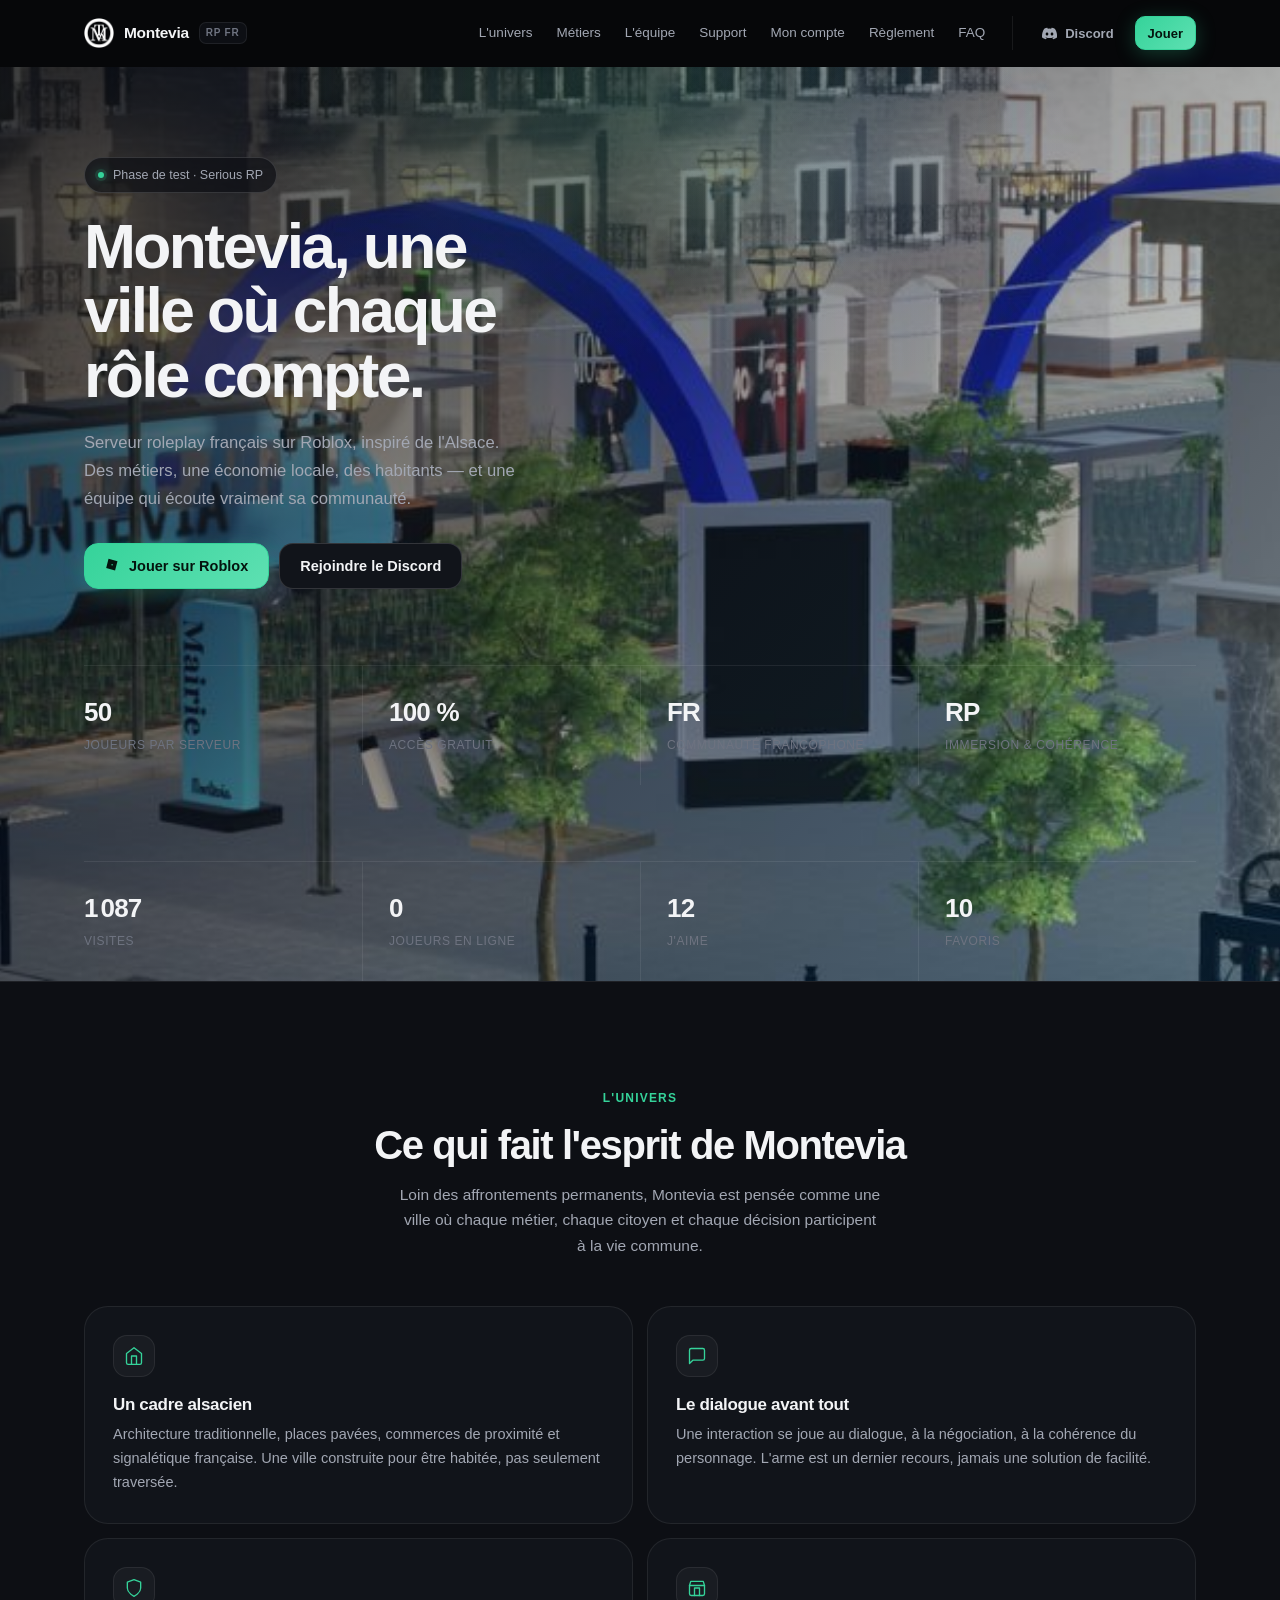
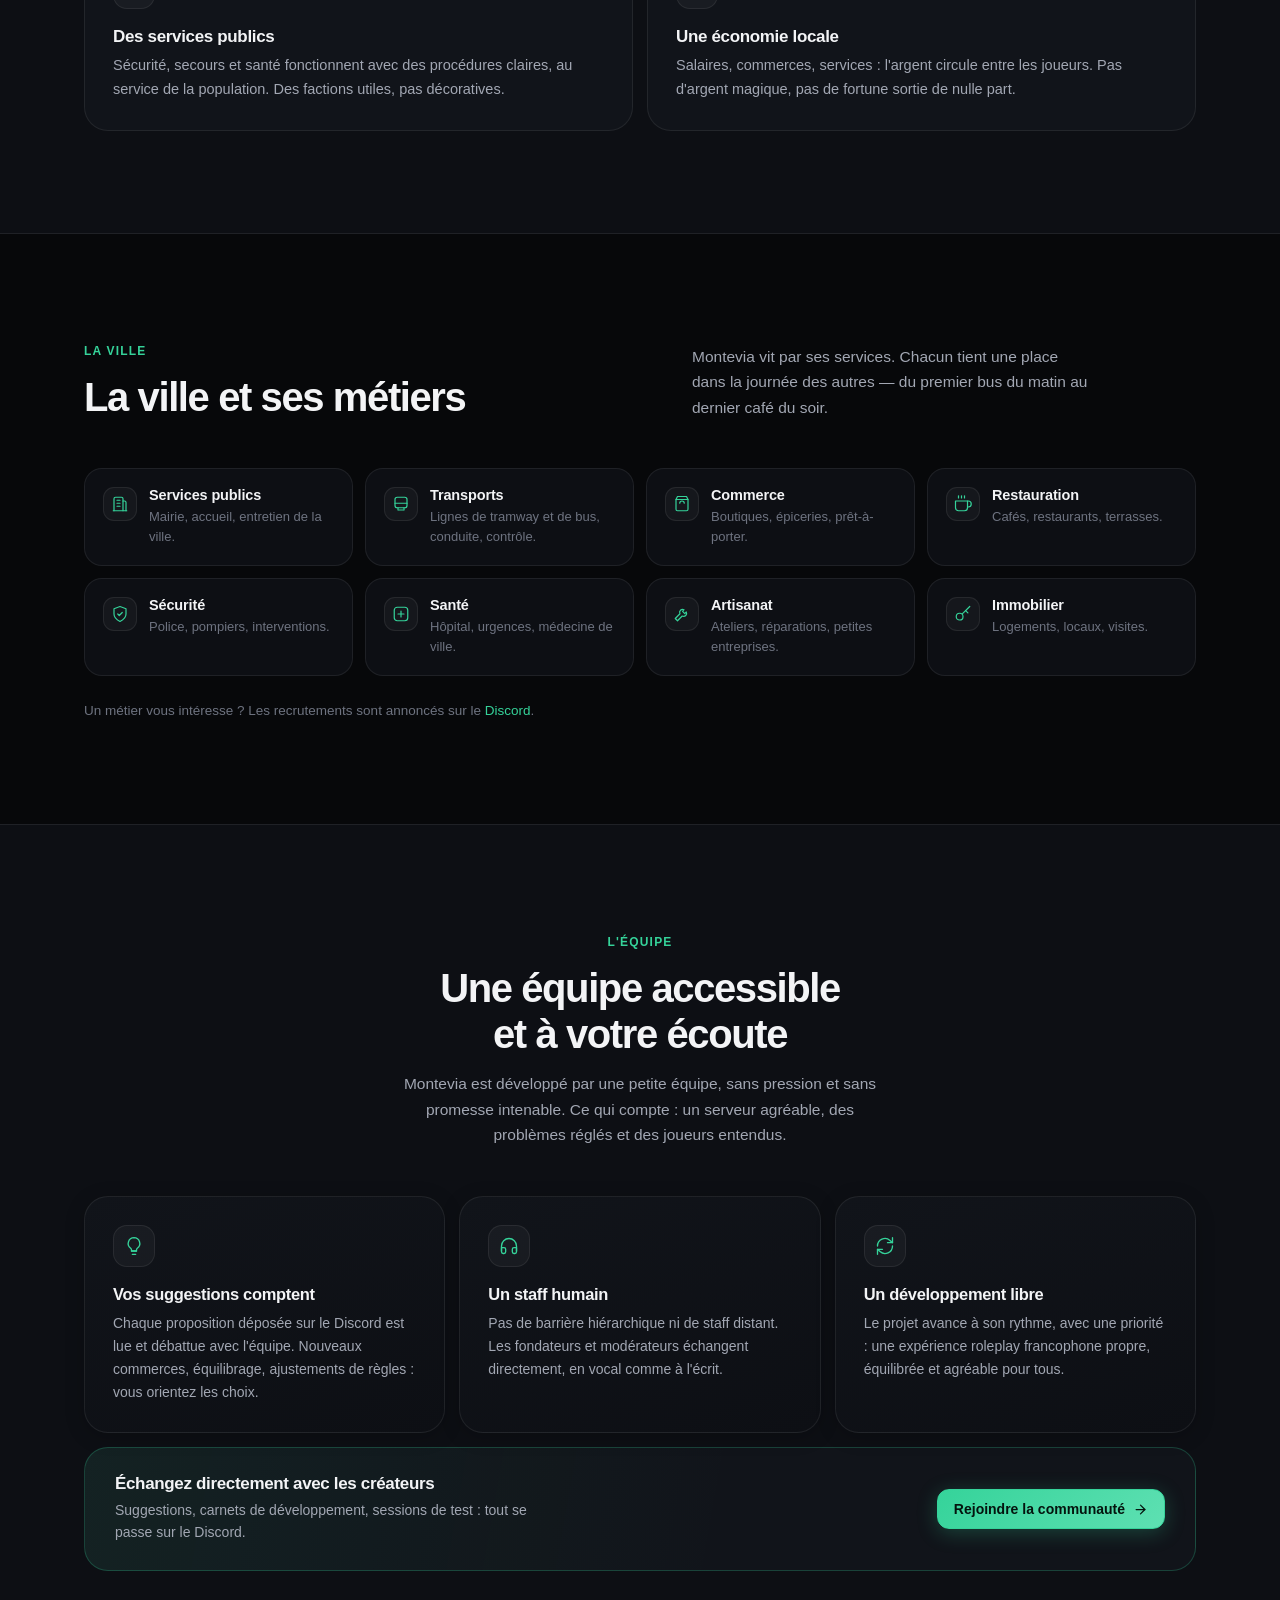
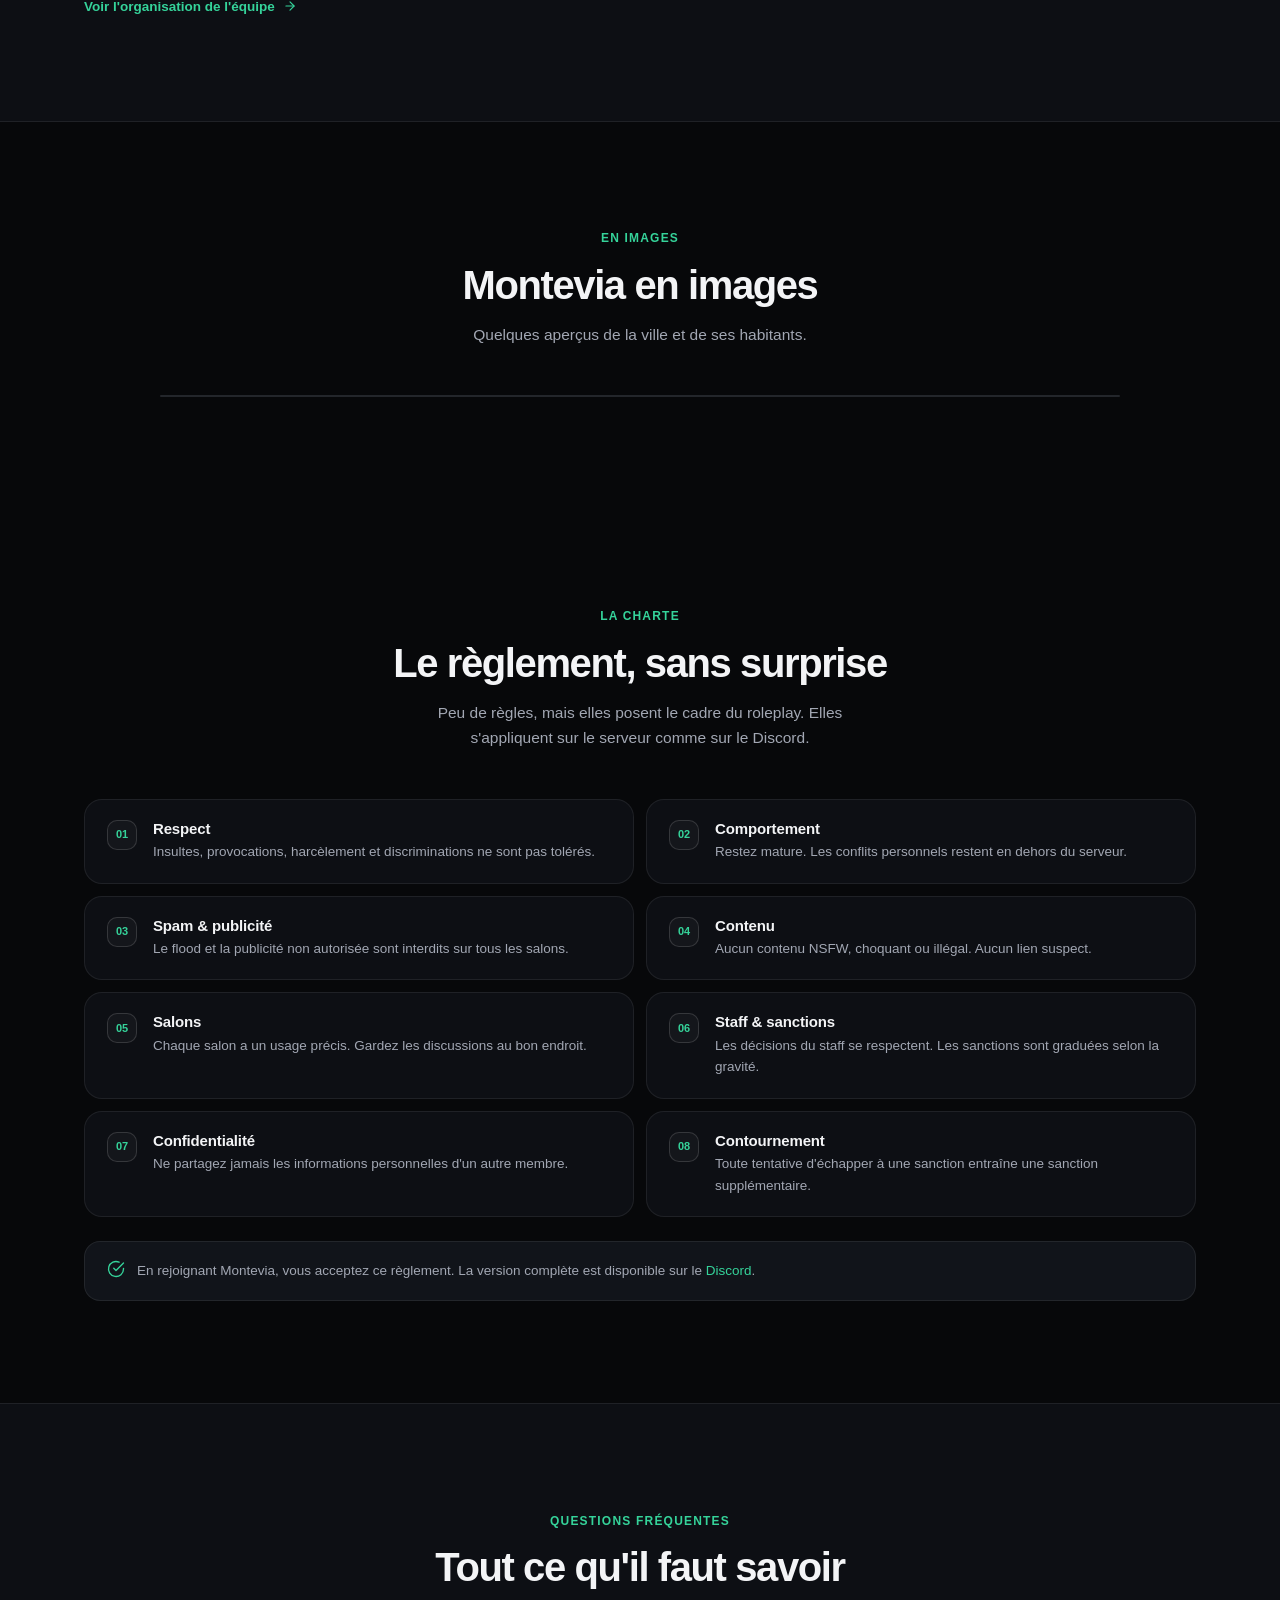
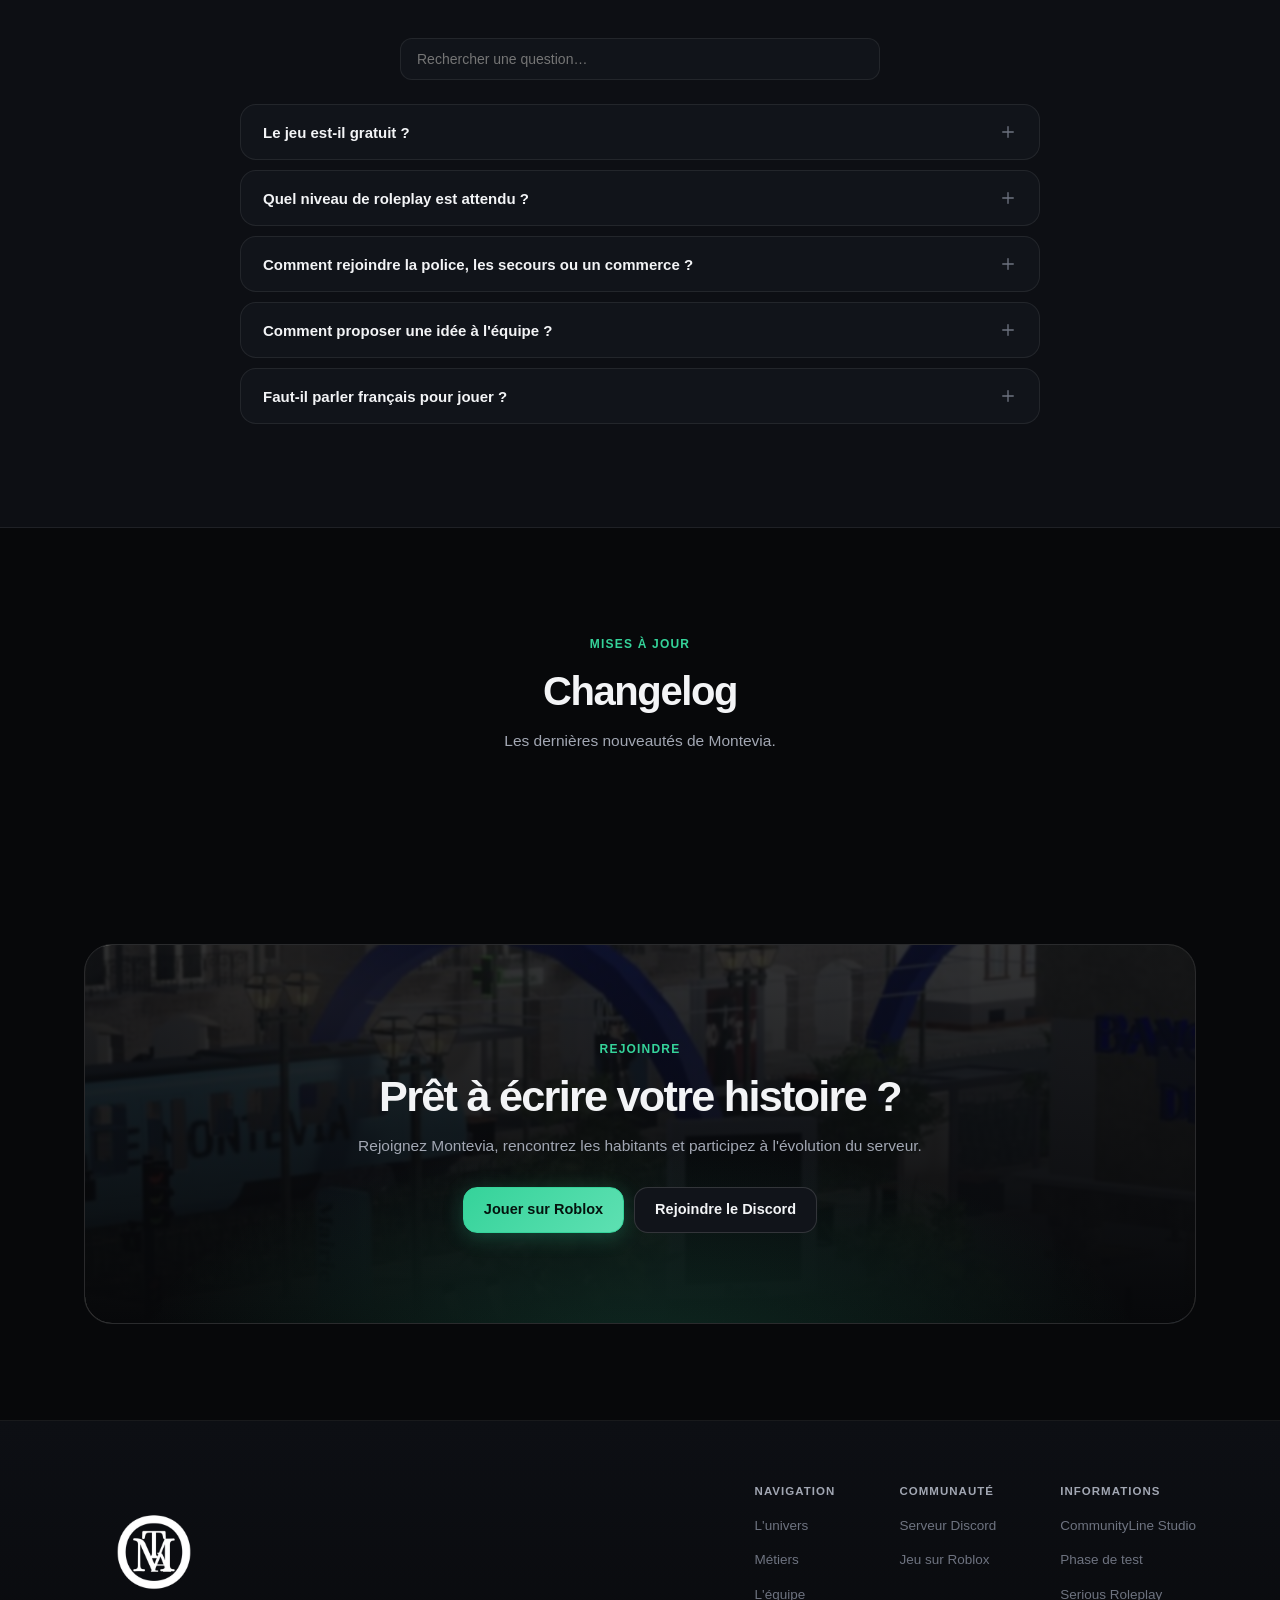
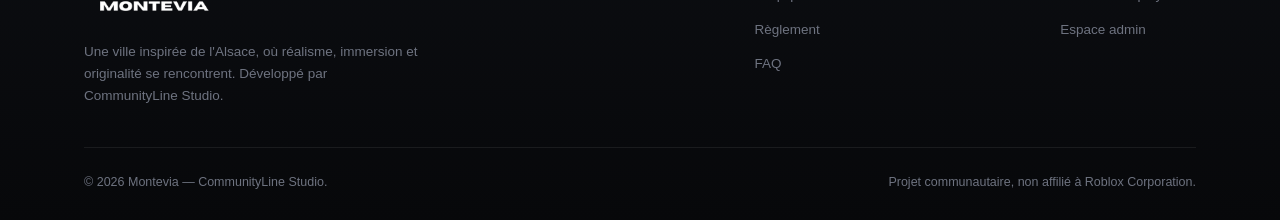
==== index.html @ deb898ea "Clean up: remove debug files, bump assets v11, remove CSP frame-ancestors meta, improve name fallbac" ====
﻿<!DOCTYPE html>
<html lang="fr">
<head>
  <meta charset="UTF-8">
  <meta name="viewport" content="width=device-width, initial-scale=1">
  <title>Montevia — Roleplay français sur Roblox</title>
  <meta name="description" content="Montevia est un serveur roleplay français sur Roblox inspiré de l'Alsace : des métiers, une économie locale, des habitants et une équipe à l'écoute de sa communauté.">
  <meta name="theme-color" content="#07080a">
  <meta http-equiv="Content-Security-Policy" content="default-src 'self'; script-src 'self'; connect-src 'self' https://bylwvlxxvgumvqgpwgod.supabase.co wss://bylwvlxxvgumvqgpwgod.supabase.co; img-src 'self' data: https:; style-src 'self' 'unsafe-inline' https://fonts.googleapis.com; font-src 'self' https://fonts.gstatic.com; object-src 'none'; base-uri 'self'; form-action 'self'">
  <link rel="icon" type="image/png" href="img/mark.png">

  <meta property="og:type" content="website">
  <meta property="og:title" content="Montevia — Roleplay français sur Roblox">
  <meta property="og:description" content="Une ville, des métiers, des habitants. Le roleplay s'écrit avec les joueurs.">
  <meta property="og:image" content="img/hero.jpg">

  <link rel="preconnect" href="https://fonts.googleapis.com">
  <link rel="preconnect" href="https://fonts.gstatic.com" crossorigin>
  <link href="https://fonts.googleapis.com/css2?family=Inter:wght@400;500;600;700&display=swap" rel="stylesheet">
  <link rel="stylesheet" href="css/style.css?v=11">
</head>
<body id="top">

  <a class="skip" href="#contenu">Aller au contenu</a>
  <div class="progress" id="progress" aria-hidden="true"></div>

  <header class="header" id="header">
    <div class="wrap header__inner">
      <a class="brand" href="#accueil" aria-label="Montevia, retour à l'accueil">
        <img class="brand__logo" src="img/mark.png" alt="" width="30" height="30">
        <span class="brand__name">Montevia</span>
        <span class="brand__tag">RP FR</span>
      </a>

      <nav class="nav" id="nav" aria-label="Navigation principale">
        <a href="#univers">L'univers</a>
        <a href="#metiers">Métiers</a>
        <a href="equipe.html">L'équipe</a>
        <a href="support.html">Support</a>
        <a href="compte.html">Mon compte</a>
        <a href="#reglement">Règlement</a>
        <a href="#faq">FAQ</a>
        <div class="nav__actions">
          <a class="btn btn--ghost btn--sm nav__discord" href="https://discord.gg/6wHfn69Jt" data-setting="discord_url" target="_blank" rel="noopener">
            <svg viewBox="0 0 24 24" width="15" height="15" fill="currentColor" aria-hidden="true"><path d="M20.3 4.4a19.8 19.8 0 0 0-4.9-1.5l-.1 0c-.2.4-.4.9-.6 1.3a18.3 18.3 0 0 0-5.5 0c-.2-.4-.4-.9-.6-1.3l-.1 0a19.7 19.7 0 0 0-4.9 1.5l0 0C.5 9-.3 13.6.1 18.1l0 .1a19.9 19.9 0 0 0 6 3l.1 0c.5-.6.9-1.3 1.2-2v-.1l-1.9-.9v-.1l.4-.3h.1a14.2 14.2 0 0 0 12.1 0h.1l.4.3v.1l-1.9.9v.1c.4.7.7 1.4 1.2 2l.1 0a19.8 19.8 0 0 0 6-3l0-.1c.5-5.2-.8-9.7-3.5-13.7zM8 15.3c-1.2 0-2.2-1.1-2.2-2.4S6.8 10.5 8 10.5s2.2 1.1 2.2 2.4-1 2.4-2.2 2.4zm8 0c-1.2 0-2.2-1.1-2.2-2.4s1-2.4 2.2-2.4 2.2 1.1 2.2 2.4-1 2.4-2.2 2.4z"/></svg>
            Discord
          </a>
          <a class="btn btn--primary btn--sm" href="https://www.roblox.com/fr/games/136984692229053/Montevia" data-setting="roblox_url" target="_blank" rel="noopener">Jouer</a>
        </div>
      </nav>

      <button class="burger" id="burger" aria-expanded="false" aria-controls="nav" aria-label="Ouvrir le menu">
        <span></span><span></span>
      </button>
    </div>
  </header>

  <main id="contenu">

    <!-- HERO -->
    <section class="hero" id="accueil">
      <div class="hero__glow" aria-hidden="true"></div>
      <div class="wrap">
        <div class="hero__grid">

          <div class="hero__text">
            <span class="pill reveal"><span class="pill__dot" aria-hidden="true"></span>Phase de test · Serious RP</span>
            <h1 class="reveal">Montevia, une ville où chaque rôle compte.</h1>
            <p class="hero__lead reveal">
              Serveur roleplay français sur Roblox, inspiré de l'Alsace. Des métiers, une économie locale,
              des habitants — et une équipe qui écoute vraiment sa communauté.
            </p>
            <div class="hero__actions reveal">
              <a class="btn btn--primary btn--lg" href="https://www.roblox.com/fr/games/136984692229053/Montevia" data-setting="roblox_url" target="_blank" rel="noopener">
                <svg viewBox="0 0 24 24" width="16" height="16" fill="currentColor" aria-hidden="true"><path d="M5.3 1.3 18.7 4.9l-3.6 13.8L1.8 15.1 5.3 1.3zm6.5 8.2-1.8-.4-.4 1.8 1.8.4.4-1.8z"/></svg>
                Jouer sur Roblox
              </a>
              <a class="btn btn--secondary btn--lg" href="https://discord.gg/6wHfn69Jt" data-setting="discord_url" target="_blank" rel="noopener">
                Rejoindre le Discord
              </a>
            </div>
          </div>



        </div>

        <div class="metrics reveal">
          <div class="metric">
            <span class="metric__value">50</span>
            <span class="metric__label">Joueurs par serveur</span>
          </div>
          <div class="metric">
            <span class="metric__value">100 %</span>
            <span class="metric__label">Accès gratuit</span>
          </div>
          <div class="metric">
            <span class="metric__value">FR</span>
            <span class="metric__label">Communauté francophone</span>
          </div>
          <div class="metric">
            <span class="metric__value">RP</span>
            <span class="metric__label">Immersion &amp; cohérence</span>
          </div>
        </div>

        <div class="metrics metrics--live reveal" id="gameStats">
          <div class="metric">
            <span class="metric__value" id="statVisits">1 071</span>
            <span class="metric__label">Visites</span>
          </div>
          <div class="metric">
            <span class="metric__value" id="statPlaying">0</span>
            <span class="metric__label">Joueurs en ligne</span>
          </div>
          <div class="metric">
            <span class="metric__value" id="statLikes">12</span>
            <span class="metric__label">J'aime</span>
          </div>
          <div class="metric">
            <span class="metric__value" id="statFavorites">9</span>
            <span class="metric__label">Favoris</span>
          </div>
        </div>
      </div>
    </section>

    <!-- UNIVERS -->
    <section class="section section--soft" id="univers">
      <div class="wrap">
        <div class="section-head section-head--center reveal">
          <span class="tag">L'univers</span>
          <h2>Ce qui fait l'esprit de Montevia</h2>
          <p>
            Loin des affrontements permanents, Montevia est pensée comme une ville où chaque métier,
            chaque citoyen et chaque décision participent à la vie commune.
          </p>
        </div>

        <div class="features">
          <article class="feature reveal">
            <span class="icon" aria-hidden="true">
              <svg viewBox="0 0 24 24" width="20" height="20" fill="none" stroke="currentColor" stroke-width="1.6" stroke-linecap="round" stroke-linejoin="round"><path d="M3 9l9-7 9 7v11a2 2 0 0 1-2 2H5a2 2 0 0 1-2-2z"/><path d="M9 22V12h6v10"/></svg>
            </span>
            <h3>Un cadre alsacien</h3>
            <p>
              Architecture traditionnelle, places pavées, commerces de proximité et signalétique française.
              Une ville construite pour être habitée, pas seulement traversée.
            </p>
          </article>

          <article class="feature reveal">
            <span class="icon" aria-hidden="true">
              <svg viewBox="0 0 24 24" width="20" height="20" fill="none" stroke="currentColor" stroke-width="1.6" stroke-linecap="round" stroke-linejoin="round"><path d="M21 15a2 2 0 0 1-2 2H7l-4 4V5a2 2 0 0 1 2-2h14a2 2 0 0 1 2 2z"/></svg>
            </span>
            <h3>Le dialogue avant tout</h3>
            <p>
              Une interaction se joue au dialogue, à la négociation, à la cohérence du personnage.
              L'arme est un dernier recours, jamais une solution de facilité.
            </p>
          </article>

          <article class="feature reveal">
            <span class="icon" aria-hidden="true">
              <svg viewBox="0 0 24 24" width="20" height="20" fill="none" stroke="currentColor" stroke-width="1.6" stroke-linecap="round" stroke-linejoin="round"><path d="M12 22s8-4 8-10V5l-8-3-8 3v7c0 6 8 10 8 10z"/></svg>
            </span>
            <h3>Des services publics</h3>
            <p>
              Sécurité, secours et santé fonctionnent avec des procédures claires, au service
              de la population. Des factions utiles, pas décoratives.
            </p>
          </article>

          <article class="feature reveal">
            <span class="icon" aria-hidden="true">
              <svg viewBox="0 0 24 24" width="20" height="20" fill="none" stroke="currentColor" stroke-width="1.6" stroke-linecap="round" stroke-linejoin="round"><path d="M3 9l1.5-5h15L21 9"/><path d="M3 9h18v10a2 2 0 0 1-2 2H5a2 2 0 0 1-2-2z"/><path d="M9 21V12h6v9"/></svg>
            </span>
            <h3>Une économie locale</h3>
            <p>
              Salaires, commerces, services : l'argent circule entre les joueurs.
              Pas d'argent magique, pas de fortune sortie de nulle part.
            </p>
          </article>
        </div>
      </div>
    </section>

    <!-- MÉTIERS -->
    <section class="section" id="metiers">
      <div class="wrap">
        <div class="section-head section-head--split reveal">
          <div>
            <span class="tag">La ville</span>
            <h2>La ville et ses métiers</h2>
          </div>
          <p>
            Montevia vit par ses services. Chacun tient une place dans la journée des autres —
            du premier bus du matin au dernier café du soir.
          </p>
        </div>

        <ul class="jobs">
          <li class="job reveal">
            <span class="icon icon--sm" aria-hidden="true"><svg viewBox="0 0 24 24" width="18" height="18" fill="none" stroke="currentColor" stroke-width="1.6" stroke-linecap="round" stroke-linejoin="round"><path d="M4 21V5a2 2 0 0 1 2-2h8a2 2 0 0 1 2 2v16"/><path d="M16 8h2a2 2 0 0 1 2 2v11"/><path d="M3 21h18"/><path d="M8 7h4"/><path d="M8 11h4"/><path d="M8 15h4"/></svg></span>
            <div>
              <h3>Services publics</h3>
              <p>Mairie, accueil, entretien de la ville.</p>
            </div>
          </li>
          <li class="job reveal">
            <span class="icon icon--sm" aria-hidden="true"><svg viewBox="0 0 24 24" width="18" height="18" fill="none" stroke="currentColor" stroke-width="1.6" stroke-linecap="round" stroke-linejoin="round"><rect x="4" y="3" width="16" height="14" rx="3"/><path d="M4 11h16"/><path d="M8 17v3"/><path d="M16 17v3"/><path d="M9 20h6"/></svg></span>
            <div>
              <h3>Transports</h3>
              <p>Lignes de tramway et de bus, conduite, contrôle.</p>
            </div>
          </li>
          <li class="job reveal">
            <span class="icon icon--sm" aria-hidden="true"><svg viewBox="0 0 24 24" width="18" height="18" fill="none" stroke="currentColor" stroke-width="1.6" stroke-linecap="round" stroke-linejoin="round"><path d="M6 2 4 6v13a2 2 0 0 0 2 2h12a2 2 0 0 0 2-2V6l-2-4z"/><path d="M4 6h16"/><path d="M9 11a3 3 0 0 1 6 0"/></svg></span>
            <div>
              <h3>Commerce</h3>
              <p>Boutiques, épiceries, prêt-à-porter.</p>
            </div>
          </li>
          <li class="job reveal">
            <span class="icon icon--sm" aria-hidden="true"><svg viewBox="0 0 24 24" width="18" height="18" fill="none" stroke="currentColor" stroke-width="1.6" stroke-linecap="round" stroke-linejoin="round"><path d="M18 8h1a4 4 0 0 1 0 8h-1"/><path d="M2 8h16v9a4 4 0 0 1-4 4H6a4 4 0 0 1-4-4z"/><path d="M6 1v3"/><path d="M10 1v3"/><path d="M14 1v3"/></svg></span>
            <div>
              <h3>Restauration</h3>
              <p>Cafés, restaurants, terrasses.</p>
            </div>
          </li>
          <li class="job reveal">
            <span class="icon icon--sm" aria-hidden="true"><svg viewBox="0 0 24 24" width="18" height="18" fill="none" stroke="currentColor" stroke-width="1.6" stroke-linecap="round" stroke-linejoin="round"><path d="M12 22s8-4 8-10V5l-8-3-8 3v7c0 6 8 10 8 10z"/><path d="M9 12l2 2 4-4"/></svg></span>
            <div>
              <h3>Sécurité</h3>
              <p>Police, pompiers, interventions.</p>
            </div>
          </li>
          <li class="job reveal">
            <span class="icon icon--sm" aria-hidden="true"><svg viewBox="0 0 24 24" width="18" height="18" fill="none" stroke="currentColor" stroke-width="1.6" stroke-linecap="round" stroke-linejoin="round"><rect x="3" y="3" width="18" height="18" rx="4"/><path d="M12 8v8"/><path d="M8 12h8"/></svg></span>
            <div>
              <h3>Santé</h3>
              <p>Hôpital, urgences, médecine de ville.</p>
            </div>
          </li>
          <li class="job reveal">
            <span class="icon icon--sm" aria-hidden="true"><svg viewBox="0 0 24 24" width="18" height="18" fill="none" stroke="currentColor" stroke-width="1.6" stroke-linecap="round" stroke-linejoin="round"><path d="M14.7 6.3a4 4 0 0 0-5.4 5.4L3 18l3 3 6.3-6.3a4 4 0 0 0 5.4-5.4l-2.1 2.1-2.8-2.8z"/></svg></span>
            <div>
              <h3>Artisanat</h3>
              <p>Ateliers, réparations, petites entreprises.</p>
            </div>
          </li>
          <li class="job reveal">
            <span class="icon icon--sm" aria-hidden="true"><svg viewBox="0 0 24 24" width="18" height="18" fill="none" stroke="currentColor" stroke-width="1.6" stroke-linecap="round" stroke-linejoin="round"><circle cx="7.5" cy="15.5" r="4.5"/><path d="M21 2l-9.6 9.6"/><path d="M15.5 7.5l3 3"/></svg></span>
            <div>
              <h3>Immobilier</h3>
              <p>Logements, locaux, visites.</p>
            </div>
          </li>
        </ul>

        <p class="jobs__note reveal">
          Un métier vous intéresse ? Les recrutements sont annoncés sur le
          <a href="https://discord.gg/6wHfn69Jt" data-setting="discord_url" target="_blank" rel="noopener">Discord</a>.
        </p>
      </div>
    </section>

    <!-- ÉQUIPE -->
    <section class="section section--soft" id="equipe">
      <div class="wrap">
        <div class="section-head section-head--center reveal">
          <span class="tag">L'équipe</span>
          <h2>Une équipe accessible et à votre écoute</h2>
          <p>
            Montevia est développé par une petite équipe, sans pression et sans promesse intenable.
            Ce qui compte : un serveur agréable, des problèmes réglés et des joueurs entendus.
          </p>
        </div>

        <div class="team">
          <article class="team__card reveal">
            <span class="icon" aria-hidden="true">
              <svg viewBox="0 0 24 24" width="20" height="20" fill="none" stroke="currentColor" stroke-width="1.6" stroke-linecap="round" stroke-linejoin="round"><path d="M9 18h6"/><path d="M10 22h4"/><path d="M12 2a7 7 0 0 0-4 12.7c.6.5 1 1.2 1 2V18h6v-1.3c0-.8.4-1.5 1-2A7 7 0 0 0 12 2z"/></svg>
            </span>
            <h3>Vos suggestions comptent</h3>
            <p>
              Chaque proposition déposée sur le Discord est lue et débattue avec l'équipe.
              Nouveaux commerces, équilibrage, ajustements de règles : vous orientez les choix.
            </p>
          </article>

          <article class="team__card reveal">
            <span class="icon" aria-hidden="true">
              <svg viewBox="0 0 24 24" width="20" height="20" fill="none" stroke="currentColor" stroke-width="1.6" stroke-linecap="round" stroke-linejoin="round"><path d="M3 18v-6a9 9 0 0 1 18 0v6"/><path d="M21 19a2 2 0 0 1-2 2h-1a2 2 0 0 1-2-2v-3a2 2 0 0 1 2-2h3z"/><path d="M3 19a2 2 0 0 0 2 2h1a2 2 0 0 0 2-2v-3a2 2 0 0 0-2-2H3z"/></svg>
            </span>
            <h3>Un staff humain</h3>
            <p>
              Pas de barrière hiérarchique ni de staff distant. Les fondateurs et modérateurs
              échangent directement, en vocal comme à l'écrit.
            </p>
          </article>

          <article class="team__card reveal">
            <span class="icon" aria-hidden="true">
              <svg viewBox="0 0 24 24" width="20" height="20" fill="none" stroke="currentColor" stroke-width="1.6" stroke-linecap="round" stroke-linejoin="round"><path d="M21 2v6h-6"/><path d="M3 12a9 9 0 0 1 15-6.7L21 8"/><path d="M3 22v-6h6"/><path d="M21 12a9 9 0 0 1-15 6.7L3 16"/></svg>
            </span>
            <h3>Un développement libre</h3>
            <p>
              Le projet avance à son rythme, avec une priorité : une expérience roleplay
              francophone propre, équilibrée et agréable pour tous.
            </p>
          </article>
        </div>

        <div class="banner reveal">
          <div class="banner__text">
            <h3>Échangez directement avec les créateurs</h3>
            <p>
              Suggestions, carnets de développement, sessions de test : tout se passe sur le Discord.
            </p>
          </div>
          <a class="btn btn--primary" href="https://discord.gg/6wHfn69Jt" data-setting="discord_url" target="_blank" rel="noopener">
            Rejoindre la communauté
            <svg viewBox="0 0 24 24" width="15" height="15" fill="none" stroke="currentColor" stroke-width="2" stroke-linecap="round" stroke-linejoin="round" aria-hidden="true"><path d="M5 12h14"/><path d="M12 5l7 7-7 7"/></svg>
          </a>
        </div>

        <p class="more-link reveal">
          <a href="equipe.html">
            Voir l'organisation de l'équipe
            <svg viewBox="0 0 24 24" width="14" height="14" fill="none" stroke="currentColor" stroke-width="2" stroke-linecap="round" stroke-linejoin="round" aria-hidden="true"><path d="M5 12h14"/><path d="M12 5l7 7-7 7"/></svg>
          </a>
        </p>
      </div>
    </section>

    <!-- GALERIE -->
    <section class="section" id="galerie">
      <div class="wrap">
        <div class="section-head section-head--center reveal">
          <span class="tag">En images</span>
          <h2>Montevia en images</h2>
          <p>Quelques aperçus de la ville et de ses habitants.</p>
        </div>
        <div class="carousel" id="carousel"></div>
      </div>
    </section>

    <!-- RÈGLEMENT -->
    <section class="section" id="reglement">
      <div class="wrap">
        <div class="section-head section-head--center reveal">
          <span class="tag">La charte</span>
          <h2>Le règlement, sans surprise</h2>
          <p>
            Peu de règles, mais elles posent le cadre du roleplay. Elles s'appliquent
            sur le serveur comme sur le Discord.
          </p>
        </div>

        <div class="rules">
          <article class="rule reveal">
            <span class="rule__num">01</span>
            <div>
              <h3>Respect</h3>
              <p>Insultes, provocations, harcèlement et discriminations ne sont pas tolérés.</p>
            </div>
          </article>
          <article class="rule reveal">
            <span class="rule__num">02</span>
            <div>
              <h3>Comportement</h3>
              <p>Restez mature. Les conflits personnels restent en dehors du serveur.</p>
            </div>
          </article>
          <article class="rule reveal">
            <span class="rule__num">03</span>
            <div>
              <h3>Spam &amp; publicité</h3>
              <p>Le flood et la publicité non autorisée sont interdits sur tous les salons.</p>
            </div>
          </article>
          <article class="rule reveal">
            <span class="rule__num">04</span>
            <div>
              <h3>Contenu</h3>
              <p>Aucun contenu NSFW, choquant ou illégal. Aucun lien suspect.</p>
            </div>
          </article>
          <article class="rule reveal">
            <span class="rule__num">05</span>
            <div>
              <h3>Salons</h3>
              <p>Chaque salon a un usage précis. Gardez les discussions au bon endroit.</p>
            </div>
          </article>
          <article class="rule reveal">
            <span class="rule__num">06</span>
            <div>
              <h3>Staff &amp; sanctions</h3>
              <p>Les décisions du staff se respectent. Les sanctions sont graduées selon la gravité.</p>
            </div>
          </article>
          <article class="rule reveal">
            <span class="rule__num">07</span>
            <div>
              <h3>Confidentialité</h3>
              <p>Ne partagez jamais les informations personnelles d'un autre membre.</p>
            </div>
          </article>
          <article class="rule reveal">
            <span class="rule__num">08</span>
            <div>
              <h3>Contournement</h3>
              <p>Toute tentative d'échapper à une sanction entraîne une sanction supplémentaire.</p>
            </div>
          </article>
        </div>

        <div class="note reveal">
          <svg viewBox="0 0 24 24" width="18" height="18" fill="none" stroke="currentColor" stroke-width="1.8" stroke-linecap="round" stroke-linejoin="round" aria-hidden="true"><path d="M22 11.1V12a10 10 0 1 1-5.9-9.1"/><path d="M22 4 12 14l-3-3"/></svg>
          <p>
            En rejoignant Montevia, vous acceptez ce règlement. La version complète est
            disponible sur le <a href="https://discord.gg/6wHfn69Jt" data-setting="discord_url" target="_blank" rel="noopener">Discord</a>.
          </p>
        </div>
      </div>
    </section>

    <!-- FAQ -->
    <section class="section section--soft" id="faq">
      <div class="wrap">
        <div class="section-head section-head--center reveal">
          <span class="tag">Questions fréquentes</span>
          <h2>Tout ce qu'il faut savoir</h2>
        </div>
        <div class="faq-search reveal">
          <input type="search" id="faqSearch" placeholder="Rechercher une question…" style="width:100%;max-width:480px;margin:0 auto 24px;display:block;padding:12px 16px;border:1px solid var(--line);border-radius:12px;background:var(--surface-2);color:var(--text);font-family:inherit;font-size:14px;">
        </div>

        <div class="faq">
          <div class="faq__item reveal">
            <button class="faq__question" aria-expanded="false" aria-controls="faq-1">
              <span>Le jeu est-il gratuit ?</span>
              <svg class="faq__icon" viewBox="0 0 24 24" width="18" height="18" fill="none" stroke="currentColor" stroke-width="1.8" stroke-linecap="round" aria-hidden="true"><path d="M12 5v14"/><path d="M5 12h14"/></svg>
            </button>
            <div class="faq__answer" id="faq-1" role="region">
              <p>
                Oui. L'accès à Montevia est totalement gratuit sur Roblox. Aucune transaction
                n'est nécessaire pour jouer.
              </p>
            </div>
          </div>

          <div class="faq__item reveal">
            <button class="faq__question" aria-expanded="false" aria-controls="faq-2">
              <span>Quel niveau de roleplay est attendu ?</span>
              <svg class="faq__icon" viewBox="0 0 24 24" width="18" height="18" fill="none" stroke="currentColor" stroke-width="1.8" stroke-linecap="round" aria-hidden="true"><path d="M12 5v14"/><path d="M5 12h14"/></svg>
            </button>
            <div class="faq__answer" id="faq-2" role="region">
              <p>
                Du serious RP : des personnages cohérents, des interactions crédibles et le dialogue
                avant l'action. Un minimum de maturité est demandé pour tenir la scène sur la durée.
              </p>
            </div>
          </div>

          <div class="faq__item reveal">
            <button class="faq__question" aria-expanded="false" aria-controls="faq-3">
              <span>Comment rejoindre la police, les secours ou un commerce ?</span>
              <svg class="faq__icon" viewBox="0 0 24 24" width="18" height="18" fill="none" stroke="currentColor" stroke-width="1.8" stroke-linecap="round" aria-hidden="true"><path d="M12 5v14"/><path d="M5 12h14"/></svg>
            </button>
            <div class="faq__answer" id="faq-3" role="region">
              <p>
                Les recrutements sont ouverts par vagues sur le Discord, avec un formulaire simple
                et une prise en main en jeu. Aucune candidature ne se fait en dehors du serveur.
              </p>
            </div>
          </div>

          <div class="faq__item reveal">
            <button class="faq__question" aria-expanded="false" aria-controls="faq-4">
              <span>Comment proposer une idée à l'équipe ?</span>
              <svg class="faq__icon" viewBox="0 0 24 24" width="18" height="18" fill="none" stroke="currentColor" stroke-width="1.8" stroke-linecap="round" aria-hidden="true"><path d="M12 5v14"/><path d="M5 12h14"/></svg>
            </button>
            <div class="faq__answer" id="faq-4" role="region">
              <p>
                Un salon dédié aux suggestions est disponible sur le Discord. Les idées y sont
                lues, discutées et parfois intégrées à la mise à jour suivante.
              </p>
            </div>
          </div>

          <div class="faq__item reveal">
            <button class="faq__question" aria-expanded="false" aria-controls="faq-5">
              <span>Faut-il parler français pour jouer ?</span>
              <svg class="faq__icon" viewBox="0 0 24 24" width="18" height="18" fill="none" stroke="currentColor" stroke-width="1.8" stroke-linecap="round" aria-hidden="true"><path d="M12 5v14"/><path d="M5 12h14"/></svg>
            </button>
            <div class="faq__answer" id="faq-5" role="region">
              <p>
                Oui, le serveur est francophone. Le roleplay, les annonces et le support
                se déroulent en français.
              </p>
            </div>
          </div>
        </div>
      </div>
    </section>

    <!-- CHANGELOG -->
    <section class="section" id="changelog">
      <div class="wrap">
        <div class="section-head section-head--center reveal">
          <span class="tag">Mises à jour</span>
          <h2>Changelog</h2>
          <p>Les dernières nouveautés de Montevia.</p>
        </div>
        <div class="changelog-list" id="changelogList"></div>
      </div>
    </section>

    <!-- CTA -->
    <section class="cta" id="rejoindre">
      <div class="wrap">
        <div class="cta__card reveal">
          <img class="cta__bg" src="img/hero.jpg" alt="" aria-hidden="true">
          <div class="cta__overlay" aria-hidden="true"></div>
          <div class="cta__content">
            <span class="tag">Rejoindre</span>
            <h2>Prêt à écrire votre histoire ?</h2>
            <p>
              Rejoignez Montevia, rencontrez les habitants et participez à l'évolution du serveur.
            </p>
            <div class="cta__actions">
              <a class="btn btn--primary btn--lg" href="https://www.roblox.com/fr/games/136984692229053/Montevia" data-setting="roblox_url" target="_blank" rel="noopener">Jouer sur Roblox</a>
              <a class="btn btn--secondary btn--lg" href="https://discord.gg/6wHfn69Jt" data-setting="discord_url" target="_blank" rel="noopener">Rejoindre le Discord</a>
            </div>
          </div>
        </div>
      </div>
    </section>

  </main>

  <footer class="footer">
    <div class="wrap">
      <div class="footer__top">
        <div class="footer__brand">
          <a class="brand brand--footer" href="#accueil" aria-label="Montevia, retour en haut">
            <img class="brand__full" src="img/logo.png" alt="Montevia" width="140" height="140">
          </a>
          <p>
            Une ville inspirée de l'Alsace, où réalisme, immersion et originalité se rencontrent.
            Développé par CommunityLine Studio.
          </p>
        </div>

        <div class="footer__cols">
          <div class="footer__col">
            <h4>Navigation</h4>
            <ul>
              <li><a href="#univers">L'univers</a></li>
              <li><a href="#metiers">Métiers</a></li>
              <li><a href="equipe.html">L'équipe</a></li>
              <li><a href="#reglement">Règlement</a></li>
              <li><a href="#faq">FAQ</a></li>
            </ul>
          </div>

          <div class="footer__col">
            <h4>Communauté</h4>
            <ul>
              <li><a href="https://discord.gg/6wHfn69Jt" data-setting="discord_url" target="_blank" rel="noopener">Serveur Discord</a></li>
              <li><a href="https://www.roblox.com/fr/games/136984692229053/Montevia" data-setting="roblox_url" target="_blank" rel="noopener">Jeu sur Roblox</a></li>
            </ul>
          </div>

          <div class="footer__col">
            <h4>Informations</h4>
            <ul>
              <li><span>CommunityLine Studio</span></li>
              <li><span>Phase de test</span></li>
              <li><span>Serious Roleplay</span></li>
              <li><a href="admin.html">Espace admin</a></li>
            </ul>
          </div>
        </div>
      </div>

      <div class="footer__bottom">
        <span>© <span id="year">2026</span> Montevia — CommunityLine Studio.</span>
        <span>Projet communautaire, non affilié à Roblox Corporation.</span>
      </div>
    </div>
  </footer>

  <script src="js/vendor/supabase.js?v=11" defer></script>
  <script src="js/script.js?v=11"></script>
  <script src="js/gamestats.js?v=11" defer></script>
  <script src="js/faq-search.js?v=11" defer></script>
  <script src="js/changelog.js?v=11" defer></script>
  <button class="back-to-top" id="backToTop" aria-label="Retour en haut">↑</button>
  <script src="js/back-to-top.js?v=11" defer></script>
  <script src="js/gallery.js?v=11" defer></script>
  <script src="js/tickets.js?v=11" defer></script>
  <script src="js/settings.js?v=11" defer></script>
</body>
</html>
---- css/style.css ----
/* =========================================================
   Montevia — thème sombre, sobre, un seul accent.
   ========================================================= */

:root {
  --bg: #07080a;
  --surface: #0d0f14;
  --surface-2: #11141a;
  --surface-3: #151922;

  --line: rgba(255, 255, 255, 0.075);
  --line-strong: rgba(255, 255, 255, 0.14);

  --text: #f3f4f6;
  --text-2: #a2a7b3;
  --text-3: #6e7380;

  --accent: #35d39a;
  --accent-hover: #5ee0b2;
  --accent-ink: #04140e;
  --accent-soft: rgba(53, 211, 154, 0.1);
  --accent-line: rgba(53, 211, 154, 0.24);

  --discord: #5865f2;

  --font: "Inter", ui-sans-serif, -apple-system, "Segoe UI", Roboto, "Helvetica Neue", Arial, sans-serif;
  --wrap: 1160px;
  --pad: 24px;
  --radius: 24px;

  --ease: cubic-bezier(0.16, 1, 0.3, 1);
}

*,
*::before,
*::after { box-sizing: border-box; }

html {
  scroll-behavior: smooth;
  background: var(--bg);
}

body {
  margin: 0;
  background: var(--bg);
  color: var(--text);
  font-family: var(--font);
  font-size: 16px;
  line-height: 1.6;
  -webkit-font-smoothing: antialiased;
  -moz-osx-font-smoothing: grayscale;
  overflow-x: hidden;
}

body::before {
  content: '';
  position: fixed;
  inset: 0;
  z-index: -1;
  pointer-events: none;
  opacity: 0.03;
  background-image: url("data:image/svg+xml,%3Csvg viewBox='0 0 256 256' xmlns='http://www.w3.org/2000/svg'%3E%3Cfilter id='noise'%3E%3CfeTurbulence type='fractalNoise' baseFrequency='0.9' numOctaves='4' stitchTiles='stitch'/%3E%3C/filter%3E%3Crect width='100%25' height='100%25' filter='url(%23noise)'/%3E%3C/svg%3E");
  background-size: 256px 256px;
}

img { display: block; max-width: 100%; height: auto; }
a { color: inherit; text-decoration: none; }
p { margin: 0; }
ul, ol { margin: 0; padding: 0; list-style: none; }
button { font-family: inherit; }

h1, h2, h3, h4 {
  margin: 0;
  font-weight: 700;
  letter-spacing: -0.03em;
  line-height: 1.15;
  text-wrap: balance;
}

::selection { background: var(--accent); color: var(--accent-ink); }

:focus-visible {
  outline: 2px solid var(--accent);
  outline-offset: 3px;
  border-radius: 6px;
}

.wrap {
  width: 100%;
  max-width: var(--wrap);
  margin: 0 auto;
  padding: 0 var(--pad);
}

.skip {
  position: absolute;
  left: -9999px;
  top: 0;
  z-index: 200;
  padding: 10px 16px;
  border-radius: 8px;
  background: var(--accent);
  color: var(--accent-ink);
  font-weight: 600;
}
.skip:focus { left: 16px; top: 16px; }

.progress {
  position: fixed;
  z-index: 200;
  top: 0;
  left: 0;
  width: 0;
  height: 2px;
  background: var(--accent);
  box-shadow: 0 0 10px rgba(53, 211, 154, 0.5);
  transition: width .1s linear;
  pointer-events: none;
}

/* ---------- typo utilitaires ---------- */

.tag {
  display: inline-block;
  font-size: 12px;
  font-weight: 600;
  letter-spacing: 0.1em;
  text-transform: uppercase;
  color: var(--accent);
}

.pill {
  display: inline-flex;
  align-items: center;
  gap: 9px;
  padding: 7px 13px;
  border: 1px solid var(--line-strong);
  border-radius: 999px;
  background: rgba(13, 15, 20, 0.7);
  font-size: 12.5px;
  font-weight: 500;
  color: var(--text-2);
}

.pill__dot,
.chip__dot {
  width: 6px;
  height: 6px;
  border-radius: 50%;
  background: var(--accent);
  box-shadow: 0 0 0 3px rgba(53, 211, 154, 0.14), 0 0 12px rgba(53, 211, 154, 0.7);
  flex: none;
}

.pill__dot { animation: breathe 2.8s ease-in-out infinite; }

@keyframes breathe {
  0%, 100% { opacity: 1; }
  50% { opacity: 0.5; }
}

/* ---------- boutons ---------- */

.btn {
  display: inline-flex;
  align-items: center;
  justify-content: center;
  gap: 8px;
  height: 40px;
  padding: 0 16px;
  border: 1px solid transparent;
  border-radius: 12px;
  font-size: 14px;
  font-weight: 600;
  line-height: 1;
  white-space: nowrap;
  cursor: pointer;
  transition: background-color .18s var(--ease), border-color .18s var(--ease), color .18s var(--ease), transform .18s var(--ease);
}
.btn svg { flex: none; }
.btn:active { transform: translateY(1px); }

.btn--primary {
  background: linear-gradient(135deg, var(--accent), var(--accent-hover));
  color: var(--accent-ink);
  border-color: var(--accent);
  box-shadow: 0 4px 20px rgba(53, 211, 154, 0.25);
}
.btn--primary:hover {
  background: linear-gradient(135deg, var(--accent-hover), var(--accent));
  border-color: var(--accent-hover);
  box-shadow: 0 6px 28px rgba(53, 211, 154, 0.35);
}

.btn--secondary {
  background: var(--surface-2);
  color: var(--text);
  border-color: var(--line-strong);
}
.btn--secondary:hover { background: var(--surface-3); border-color: rgba(255, 255, 255, 0.24); }

.btn--ghost {
  background: transparent;
  color: var(--text-2);
  border-color: transparent;
}
.btn--ghost:hover { color: var(--text); background: rgba(255, 255, 255, 0.05); }

.btn--sm { height: 34px; padding: 0 12px; font-size: 13px; border-radius: 10px; }
.btn--lg { height: 46px; padding: 0 20px; font-size: 14.5px; border-radius: 14px; }

/* ---------- header ---------- */

.header {
  position: sticky;
  top: 0;
  z-index: 100;
  background: rgba(7, 8, 10, 0.78);
  -webkit-backdrop-filter: saturate(160%) blur(14px);
  backdrop-filter: saturate(160%) blur(14px);
  border-bottom: 1px solid transparent;
  transition: border-color .2s ease, background-color .2s ease;
}
.header.is-scrolled {
  border-bottom-color: var(--line);
  background: rgba(7, 8, 10, 0.9);
}

.header__inner {
  height: 66px;
  display: flex;
  align-items: center;
  justify-content: space-between;
  gap: 20px;
}

.brand {
  display: inline-flex;
  align-items: center;
  gap: 10px;
  flex: none;
}

.brand__logo {
  width: 30px;
  height: 30px;
  object-fit: contain;
}

.brand__name {
  font-size: 15.5px;
  font-weight: 700;
  letter-spacing: -0.02em;
}

.brand__tag {
  padding: 2px 6px;
  border: 1px solid var(--line);
  border-radius: 7px;
  background: var(--surface);
  font-size: 10px;
  font-weight: 600;
  letter-spacing: 0.08em;
  color: var(--text-3);
}

.nav {
  display: flex;
  align-items: center;
  gap: 2px;
}

.nav > a {
  padding: 7px 11px;
  border-radius: 10px;
  font-size: 13.5px;
  font-weight: 500;
  color: var(--text-2);
  transition: color .15s ease, background-color .15s ease;
}
.nav > a:hover { color: var(--text); background: rgba(255, 255, 255, 0.05); }
.nav > a.is-active { color: var(--text); }

.nav__actions {
  display: flex;
  align-items: center;
  gap: 8px;
  margin-left: 14px;
  padding-left: 16px;
  border-left: 1px solid var(--line);
}

.burger {
  display: none;
  position: relative;
  width: 38px;
  height: 38px;
  padding: 0;
  border: 1px solid var(--line-strong);
  border-radius: 11px;
  background: var(--surface);
  cursor: pointer;
}
.burger span {
  position: absolute;
  left: 10px;
  width: 16px;
  height: 1.5px;
  border-radius: 2px;
  background: var(--text);
  transition: transform .2s ease;
}
.burger span:nth-child(1) { top: 15px; }
.burger span:nth-child(2) { top: 21px; }
.burger[aria-expanded="true"] span:nth-child(1) { transform: translateY(3px) rotate(45deg); }
.burger[aria-expanded="true"] span:nth-child(2) { transform: translateY(-3px) rotate(-45deg); }

/* ---------- hero ---------- */

.hero {
  position: relative;
  padding: clamp(56px, 7vw, 96px) 0 0;
  isolation: isolate;
  overflow: hidden;
  background-image: url('../img/hero.jpg');
  background-size: cover;
  background-position: center;
}

.hero::before {
  content: '';
  position: absolute;
  inset: 0;
  background: linear-gradient(135deg, rgba(7, 8, 10, 0.75), rgba(7, 8, 10, 0.4), rgba(53, 211, 154, 0.06));
  z-index: 0;
  pointer-events: none;
}

.hero__glow {
  position: absolute;
  z-index: 1;
  top: -320px;
  left: 50%;
  width: 1100px;
  height: 720px;
  transform: translateX(-50%);
  background:
    radial-gradient(closest-side, rgba(53, 211, 154, 0.13), transparent 70%),
    radial-gradient(closest-side at 70% 60%, rgba(37, 99, 235, 0.08), transparent 70%);
  pointer-events: none;
}

.hero .wrap {
  position: relative;
  z-index: 2;
}

.hero__grid {
  display: grid;
  grid-template-columns: 1.04fr 0.96fr;
  align-items: center;
  gap: clamp(32px, 5vw, 64px);
}

.hero h1 {
  margin: 22px 0 20px;
  max-width: 15ch;
  font-size: clamp(2.45rem, 5vw, 3.9rem);
  font-weight: 700;
  letter-spacing: -0.042em;
  line-height: 1.04;
}

.hero__lead {
  max-width: 48ch;
  font-size: clamp(1rem, 1.3vw, 1.0625rem);
  line-height: 1.68;
  color: var(--text-2);
}

.hero__actions {
  display: flex;
  flex-wrap: wrap;
  gap: 10px;
  margin-top: 30px;
}

.hero__media {
  position: relative;
  margin: 0;
  border-radius: 26px;
  overflow: hidden;
  border: 1px solid var(--line-strong);
  background: var(--surface);
  box-shadow: 0 30px 80px rgba(0, 0, 0, 0.55);
}

.hero__media img {
  width: 100%;
  aspect-ratio: 16 / 10;
  object-fit: cover;
  transition: transform .7s var(--ease);
}
.hero__media:hover img { transform: scale(1.025); }

.hero__media::after {
  content: "";
  position: absolute;
  inset: 0;
  background:
    linear-gradient(90deg, rgba(7, 8, 10, 0.42) 0%, transparent 52%),
    linear-gradient(180deg, rgba(7, 8, 10, 0.18) 0%, transparent 40%, rgba(7, 8, 10, 0.86) 100%);
  pointer-events: none;
}

.chip {
  display: inline-flex;
  align-items: center;
  gap: 7px;
  padding: 6px 10px;
  border: 1px solid var(--line-strong);
  border-radius: 999px;
  background: rgba(7, 8, 10, 0.72);
  -webkit-backdrop-filter: blur(8px);
  backdrop-filter: blur(8px);
  font-size: 11.5px;
  font-weight: 500;
  color: var(--text-2);
  white-space: nowrap;
}

.chip--top {
  position: absolute;
  z-index: 2;
  top: 14px;
  left: 14px;
}

.play {
  position: absolute;
  z-index: 2;
  right: 16px;
  bottom: 16px;
  display: inline-flex;
  align-items: center;
  justify-content: center;
  width: 46px;
  height: 46px;
  border-radius: 50%;
  background: #fff;
  color: #07080a;
  box-shadow: 0 8px 24px rgba(0, 0, 0, 0.4);
  transition: transform .2s var(--ease), background-color .2s ease;
}
.play:hover { transform: scale(1.06); background: var(--accent); }

.hero__caption {
  position: absolute;
  z-index: 2;
  left: 16px;
  bottom: 16px;
  display: flex;
  align-items: center;
  gap: 10px;
  padding-right: 64px;
}
.hero__caption img {
  width: 30px;
  height: 30px;
  object-fit: contain;
}
.hero__caption span { display: flex; flex-direction: column; line-height: 1.35; }
.hero__caption strong { font-size: 13px; font-weight: 600; color: #fff; }
.hero__caption small { font-size: 11.5px; color: rgba(255, 255, 255, 0.66); }

.metrics {
  display: grid;
  grid-template-columns: repeat(4, 1fr);
  margin-top: clamp(44px, 6vw, 76px);
  border-top: 1px solid var(--line);
}

.metric {
  padding: 26px 24px 30px 0;
  transition: transform .2s var(--ease);
}
.metric:hover {
  transform: translateY(-2px);
}
.metric + .metric {
  padding-left: 26px;
  border-left: 1px solid var(--line);
}

.metric__value {
  display: block;
  font-size: 26px;
  font-weight: 700;
  letter-spacing: -0.03em;
  font-variant-numeric: tabular-nums;
}

.metric__label {
  display: block;
  margin-top: 2px;
  font-size: 12px;
  letter-spacing: 0.05em;
  text-transform: uppercase;
  color: var(--text-3);
}

/* ---------- sections ---------- */

.section {
  padding: clamp(64px, 8vw, 104px) 0;
  scroll-margin-top: 84px;
}
.section--soft {
  background: var(--surface);
  border-top: 1px solid var(--line);
  border-bottom: 1px solid var(--line);
}

.section-head {
  margin-bottom: clamp(32px, 4vw, 48px);
}

.section-head--center {
  max-width: 660px;
  margin-left: auto;
  margin-right: auto;
  text-align: center;
}
.section-head--center p { margin-left: auto; margin-right: auto; }

.section-head h2 {
  margin-top: 12px;
  font-size: clamp(1.8rem, 3.4vw, 2.5rem);
  letter-spacing: -0.035em;
}

.section-head p {
  margin-top: 14px;
  max-width: 56ch;
  font-size: 15.5px;
  line-height: 1.65;
  color: var(--text-2);
}

.section-head--split {
  display: grid;
  grid-template-columns: 1fr 0.9fr;
  gap: 24px 48px;
  align-items: end;
}
.section-head--split p { margin-top: 0; max-width: 46ch; }

/* ---------- cartes génériques ---------- */

.icon {
  display: inline-flex;
  align-items: center;
  justify-content: center;
  width: 42px;
  height: 42px;
  border: 1px solid var(--line);
  border-radius: 14px;
  background: rgba(255, 255, 255, 0.035);
  color: var(--accent);
  flex: none;
}
.icon--sm {
  width: 34px;
  height: 34px;
  border-radius: 11px;
}

/* ---------- univers ---------- */

.features {
  display: grid;
  grid-template-columns: repeat(2, 1fr);
  gap: 14px;
}

.feature {
  padding: 28px;
  border: 1px solid var(--line);
  border-radius: var(--radius);
  background: var(--surface-2);
  transition: border-color .2s ease, background-color .2s ease, transform .2s var(--ease);
}
.feature:hover {
  border-color: var(--line-strong);
  background: var(--surface-3);
  transform: translateY(-2px);
}

.feature h3 { margin-top: 18px; font-size: 17px; letter-spacing: -0.02em; }
.feature p { margin-top: 8px; font-size: 14.5px; line-height: 1.65; color: var(--text-2); }

/* ---------- métiers ---------- */

.jobs {
  display: grid;
  grid-template-columns: repeat(4, 1fr);
  gap: 12px;
}

.job {
  display: flex;
  align-items: flex-start;
  gap: 12px;
  padding: 18px;
  border: 1px solid var(--line);
  border-radius: 18px;
  background: var(--surface);
  transition: border-color .2s ease, background-color .2s ease;
}
.job:hover { border-color: var(--line-strong); background: var(--surface-2); }

.job h3 { font-size: 14.5px; font-weight: 600; letter-spacing: -0.01em; }
.job p { margin-top: 3px; font-size: 13px; line-height: 1.55; color: var(--text-3); }

.jobs__note {
  margin-top: 24px;
  font-size: 13.5px;
  color: var(--text-3);
}
.jobs__note a { color: var(--accent); }
.jobs__note a:hover { text-decoration: underline; }

/* ---------- showcase ---------- */

.showcase {
  display: flex;
  justify-content: center;
  align-items: flex-start;
  padding: 32px 0;
  min-height: 320px;
}

.member__container {
  display: flex;
  align-items: center;
  gap: 16px;
  margin-bottom: 24px;
}

.member__head {
  display: flex;
  align-items: center;
  gap: 12px;
}

.member__identity {
  display: flex;
  flex-direction: column;
  gap: 6px;
}

.member__identity h3 {
  margin: 0;
  font-size: 18px;
  font-weight: 600;
  letter-spacing: -0.02em;
  color: var(--text-1);
}

.member__identity p {
  margin: 0;
  font-size: 14px;
  color: var(--text-2);
}

.member__meta {
  display: flex;
  flex-direction: column;
  gap: 8px;
  margin-top: 12px;
  font-size: 13px;
  color: var(--text-3);
}

.member__meta p {
  margin: 0;
  display: flex;
  align-items: center;
  gap: 6px;
}

.member__badge {
  display: inline-flex;
  align-items: center;
  padding: 4px 10px;
  border-radius: 8px;
  font-size: 12px;
  font-weight: 500;
  text-transform: uppercase;
  letter-spacing: 0.03em;
}

.member__badge--mod {
  background: rgba(53, 211, 154, 0.12);
  border: 1px solid rgba(53, 211, 154, 0.3);
  color: var(--accent);
}

.member__badge--admin {
  background: rgba(53, 211, 154, 0.18);
  border: 1px solid rgba(53, 211, 154, 0.4);
  color: var(--accent);
}

.member__badge--active {
  background: rgba(53, 211, 154, 0.08);
  border: 1px solid rgba(53, 211, 154, 0.2);
  color: var(--text-3);
}

.member__badge--inactive {
  background: rgba(157, 157, 157, 0.08);
  border: 1px solid rgba(157, 157, 157, 0.2);
  color: var(--text-3);
}

.member__role {
  font-weight: 500;
  color: var(--text-2);
}

.member__affiliation {
  font-style: italic;
  color: var(--text-3);
}

.member__status {
  display: flex;
  align-items: center;
  gap: 6px;
  font-size: 12px;
}

.member__status__dot {
  width: 8px;
  height: 8px;
  border-radius: 50%;
  background: var(--accent);
}

.member__status__dot--inactive {
  background: var(--text-3);
}

.member__status__label {
  text-transform: uppercase;
  letter-spacing: 0.03em;
  font-size: 10px;
  font-weight: 600;
}

.member__role-label {
  font-weight: 500;
  color: var(--text-2);
}

.member__role-label--mod {
  color: var(--accent);
}

.member__role-label--admin {
  color: var(--accent);
}

/* ---------- roster ---------- */

.roster {
  margin-top: 24px;
}

.roster__title {
  font-size: 15px;
  font-weight: 600;
  letter-spacing: -0.02em;
  margin-bottom: 16px;
  color: var(--text-1);
}

.roster__list {
  display: flex;
  flex-direction: column;
  gap: 8px;
}

.roster__item {
  display: flex;
  align-items: center;
  gap: 12px;
  padding: 12px 16px;
  border: 1px solid var(--line);
  border-radius: var(--radius);
  background: var(--surface-2);
  transition: border-color .2s ease, background-color .2s ease;
  text-decoration: none;
  color: var(--text-1);
}

.roster__item:hover {
  border-color: var(--accent);
  background: rgba(53, 211, 154, 0.05);
}

.roster__item h4 {
  margin: 0;
  font-size: 14.5px;
  font-weight: 500;
  letter-spacing: -0.01em;
  color: var(--text-1);
}

.roster__item p {
  margin: 0;
  font-size: 13px;
  color: var(--text-3);
}

/* ---------- équipe ---------- */

.team {
  display: grid;
  grid-template-columns: repeat(3, 1fr);
  gap: 14px;
}

.team__card {
  padding: 28px;
  border: 1px solid var(--line);
  border-radius: var(--radius);
  background: linear-gradient(160deg, var(--surface-2), var(--surface));
  transition: border-color .2s ease, background-color .2s ease, transform .2s var(--ease);
  box-shadow: 0 4px 20px rgba(0, 0, 0, 0.2);
}
.team__card:hover { border-color: var(--line-strong); background: var(--surface-3); transform: translateY(-2px); }
.team__card:hover { border-color: var(--line-strong); background: var(--surface-3); }

.team__card h3 { margin-top: 18px; font-size: 16.5px; letter-spacing: -0.02em; }
.team__card p { margin-top: 8px; font-size: 14px; line-height: 1.65; color: var(--text-2); }

.banner {
  display: flex;
  align-items: center;
  justify-content: space-between;
  gap: 24px;
  margin-top: 14px;
  padding: 26px 30px;
  border: 1px solid var(--accent-line);
  border-radius: var(--radius);
  background:
    linear-gradient(100deg, rgba(53, 211, 154, 0.07), transparent 58%),
    var(--surface-2);
}

.banner h3 { font-size: 17px; letter-spacing: -0.02em; }
.banner p { margin-top: 5px; font-size: 14px; color: var(--text-2); max-width: 56ch; }

/* ---------- règlement ---------- */

.rules {
  display: grid;
  grid-template-columns: repeat(2, 1fr);
  gap: 12px;
}

.rule {
  display: flex;
  align-items: flex-start;
  gap: 16px;
  padding: 20px 22px;
  border: 1px solid var(--line);
  border-radius: 18px;
  background: var(--surface);
  transition: border-color .2s ease, background-color .2s ease;
}
.rule:hover { border-color: var(--line-strong); background: var(--surface-2); }

.rule__num {
  display: inline-flex;
  align-items: center;
  justify-content: center;
  width: 30px;
  height: 30px;
  border: 1px solid var(--line-strong);
  border-radius: 10px;
  background: rgba(255, 255, 255, 0.03);
  font-size: 11px;
  font-weight: 600;
  color: var(--accent);
  flex: none;
  font-variant-numeric: tabular-nums;
}

.rule h3 { font-size: 15px; font-weight: 600; letter-spacing: -0.01em; }
.rule p { margin-top: 4px; font-size: 13.5px; line-height: 1.6; color: var(--text-2); }

.note {
  display: flex;
  align-items: flex-start;
  gap: 12px;
  margin-top: 24px;
  padding: 18px 22px;
  border: 1px solid var(--line);
  border-radius: 16px;
  background: var(--surface-2);
  color: var(--accent);
}
.note p { font-size: 13.5px; line-height: 1.6; color: var(--text-2); }
.note a { color: var(--accent); }
.note a:hover { text-decoration: underline; }

/* ---------- FAQ ---------- */

.faq {
  max-width: 800px;
  margin: 0 auto;
  display: flex;
  flex-direction: column;
  gap: 10px;
}

.faq__item {
  border: 1px solid var(--line);
  border-radius: 16px;
  background: var(--surface-2);
  transition: border-color .2s ease, background-color .2s ease;
}
.faq__item:hover { border-color: var(--line-strong); }
.faq__item.is-open { border-color: var(--accent-line); background: var(--surface-3); }

.faq__question {
  display: flex;
  align-items: center;
  justify-content: space-between;
  gap: 16px;
  width: 100%;
  padding: 18px 22px;
  border: 0;
  background: transparent;
  color: var(--text);
  font-size: 15px;
  font-weight: 600;
  text-align: left;
  cursor: pointer;
}

.faq__icon {
  flex: none;
  color: var(--text-3);
  transition: transform .25s var(--ease), color .2s ease;
}
.faq__item.is-open .faq__icon { transform: rotate(45deg); color: var(--accent); }

.faq__answer {
  max-height: 0;
  overflow: hidden;
  transition: max-height .3s var(--ease);
}
.faq__answer p {
  padding: 0 22px 20px;
  font-size: 14px;
  line-height: 1.65;
  color: var(--text-2);
}

/* ---------- CTA ---------- */

.cta {
  padding: clamp(20px, 4vw, 40px) 0 clamp(64px, 8vw, 96px);
  scroll-margin-top: 84px;
}

.cta__card {
  position: relative;
  display: grid;
  place-items: center;
  min-height: 380px;
  border: 1px solid var(--line-strong);
  border-radius: 28px;
  overflow: hidden;
  isolation: isolate;
  text-align: center;
}

.cta__bg {
  position: absolute;
  z-index: -2;
  inset: 0;
  width: 100%;
  height: 100%;
  object-fit: cover;
  filter: saturate(0.8) blur(1px);
  transform: scale(1.03);
}

.cta__overlay {
  position: absolute;
  z-index: -1;
  inset: 0;
  background:
    radial-gradient(70% 90% at 50% 110%, rgba(53, 211, 154, 0.16), transparent 65%),
    linear-gradient(180deg, rgba(7, 8, 10, 0.82) 0%, rgba(7, 8, 10, 0.92) 60%, #07080a 100%);
}

.cta__content {
  padding: 56px 24px;
  max-width: 660px;
}

.cta__content h2 {
  margin-top: 12px;
  font-size: clamp(1.9rem, 4vw, 2.7rem);
  letter-spacing: -0.04em;
}

.cta__content p {
  margin-top: 12px;
  font-size: 15.5px;
  color: var(--text-2);
}

.cta__actions {
  display: flex;
  flex-wrap: wrap;
  justify-content: center;
  gap: 10px;
  margin-top: 28px;
}

/* ---------- footer ---------- */

.footer {
  border-top: 1px solid var(--line);
  padding: clamp(44px, 6vw, 64px) 0 28px;
  background: linear-gradient(180deg, var(--surface), var(--bg));
}

.footer__top {
  display: flex;
  justify-content: space-between;
  gap: 40px;
  flex-wrap: wrap;
  padding-bottom: 40px;
}

.footer__brand { max-width: 340px; }
.brand--footer { margin-bottom: 16px; }
.brand__full { width: 140px; height: auto; }
.footer__brand p { font-size: 13.5px; line-height: 1.65; color: var(--text-3); }

.footer__cols {
  display: flex;
  gap: clamp(32px, 5vw, 64px);
  flex-wrap: wrap;
}

.footer__col h4 {
  font-size: 11.5px;
  font-weight: 600;
  letter-spacing: 0.09em;
  text-transform: uppercase;
  color: var(--text-2);
  margin-bottom: 14px;
}

.footer__col li + li { margin-top: 9px; }

.footer__col a,
.footer__col span {
  font-size: 13.5px;
  color: var(--text-3);
}
.footer__col a:hover { color: var(--text); }

.footer__bottom {
  display: flex;
  justify-content: space-between;
  flex-wrap: wrap;
  gap: 8px 24px;
  padding-top: 24px;
  border-top: 1px solid var(--line);
  font-size: 12.5px;
  color: var(--text-3);
}

/* ---------- apparition ---------- */

.has-js .reveal {
  opacity: 1;
  transform: none;
  transition: opacity .55s var(--ease), transform .55s var(--ease);
}
.has-js .reveal.is-visible { opacity: 1; transform: none; }

/* ---------- responsive ---------- */

@media (max-width: 1080px) {
  .nav > a { padding: 7px 9px; }
  .nav__actions { margin-left: 8px; padding-left: 12px; }
  .jobs { grid-template-columns: repeat(2, 1fr); }
}

@media (max-width: 960px) {
  .hero__grid { grid-template-columns: 1fr; align-items: start; }
  .hero h1 { max-width: 18ch; }
  .hero__media { margin-top: 8px; }
  .team { grid-template-columns: 1fr; }
  .section-head--split { grid-template-columns: 1fr; align-items: start; gap: 14px; }
  .section-head--split p { max-width: 60ch; }
}

@media (max-width: 900px) {
  .burger { display: block; }

  .nav {
    position: absolute;
    top: 100%;
    left: 0;
    right: 0;
    display: none;
    flex-direction: column;
    align-items: stretch;
    gap: 2px;
    padding: 10px var(--pad) 18px;
    background: #08090c;
    border-bottom: 1px solid var(--line);
  }
  .nav.is-open { display: flex; }

  .nav > a { padding: 11px 10px; font-size: 15px; }

  .nav__actions {
    margin: 10px 0 0;
    padding: 14px 0 0;
    border-left: 0;
    border-top: 1px solid var(--line);
  }
  .nav__actions .btn { flex: 1; height: 40px; font-size: 14px; }
}

@media (max-width: 700px) {
  .metrics { grid-template-columns: repeat(2, 1fr); }
  .metric { padding: 20px 20px 22px 0; }
  .metric:nth-child(3) { padding-left: 0; border-left: 0; }
  .metric:nth-child(n+3) { border-top: 1px solid var(--line); }

  .features { grid-template-columns: 1fr; }

  .banner {
    flex-direction: column;
    align-items: flex-start;
    padding: 24px;
  }
  .banner .btn { width: 100%; }

  .rules { grid-template-columns: 1fr; }

  .footer__top { flex-direction: column; gap: 32px; }
}

@media (max-width: 560px) {
  :root { --pad: 20px; }

  .member--showcase {
    max-width: 100%;
    padding: 20px;
  }
  .member--showcase .member__avatar {
    width: 72px;
    height: 72px;
  }
  .member--showcase .member__identity h3 {
    font-size: 20px;
  }
  .showcase {
    min-height: auto;
    padding: 16px 0;
  }
  .carousel {
    border-radius: 16px;
  }
  .carousel__caption {
    font-size: 12px;
    padding: 10px 14px;
  }

  .hero { padding-top: 40px; }
  .hero h1 { max-width: none; }
  .hero__actions .btn { width: 100%; }

  .jobs { grid-template-columns: 1fr; }

  .metric__value { font-size: 22px; }

  .cta__content { padding: 44px 20px; }
  .cta__actions { flex-direction: column; }
  .cta__actions .btn { width: 100%; }

  .footer__cols { gap: 28px 40px; }
  .footer__bottom { flex-direction: column; }
}

@media (prefers-reduced-motion: reduce) {
  html { scroll-behavior: auto; }
  .has-js .reveal { opacity: 1; transform: none; transition: none; }
  .pill__dot { animation: none; }
  * { transition-duration: 0.01ms !important; animation-duration: 0.01ms !important; }
}

/* =========================================================
   PAGE ÉQUIPE
   ========================================================= */

.crumbs {
  display: flex;
  align-items: center;
  gap: 9px;
  font-size: 12.5px;
  color: var(--text-3);
}
.crumbs a { color: var(--text-2); transition: color .15s ease; }
.crumbs a:hover { color: var(--text); }
.crumbs span[aria-current] { color: var(--text-3); }

.page-hero {
  position: relative;
  padding: clamp(30px, 4vw, 46px) 0 clamp(56px, 7vw, 88px);
  isolation: isolate;
  overflow: hidden;
}

.page-hero__glow {
  position: absolute;
  z-index: -1;
  top: -380px;
  left: 50%;
  width: 1040px;
  height: 740px;
  transform: translateX(-50%);
  background:
    radial-gradient(closest-side, rgba(53, 211, 154, 0.13), transparent 70%),
    radial-gradient(closest-side at 68% 58%, rgba(37, 99, 235, 0.07), transparent 70%);
  pointer-events: none;
}

.page-hero__grid {
  display: grid;
  grid-template-columns: 1.05fr 0.95fr;
  align-items: center;
  gap: clamp(32px, 5vw, 72px);
  margin-top: clamp(28px, 4vw, 46px);
}

.page-hero h1 {
  margin: 14px 0 18px;
  max-width: 13ch;
  font-size: clamp(2.5rem, 5vw, 4rem);
  letter-spacing: -0.045em;
  line-height: 1.03;
}

.page-hero__lead {
  max-width: 52ch;
  font-size: clamp(1rem, 1.3vw, 1.0625rem);
  line-height: 1.7;
  color: var(--text-2);
}

.page-actions {
  display: flex;
  flex-wrap: wrap;
  gap: 10px;
  margin-top: 28px;
}

/* --- carte d'organisation --- */

.org-card {
  border: 1px solid var(--line-strong);
  border-radius: 28px;
  background: linear-gradient(155deg, var(--surface-2), var(--surface));
  box-shadow: 0 32px 80px rgba(0, 0, 0, 0.45);
  overflow: hidden;
}

.org-card__head {
  display: flex;
  align-items: center;
  gap: 12px;
  padding: 20px 22px;
  border-bottom: 1px solid var(--line);
  background: rgba(255, 255, 255, 0.02);
}

.org-card__head img {
  width: 38px;
  height: 38px;
  flex: none;
}

.org-card__title {
  display: flex;
  flex-direction: column;
  line-height: 1.35;
  min-width: 0;
}
.org-card__title strong { font-size: 14.5px; font-weight: 600; letter-spacing: -0.01em; }
.org-card__title span { font-size: 12px; color: var(--text-3); }

.org-card__badge {
  margin-left: auto;
  flex: none;
  padding: 4px 9px;
  border: 1px solid var(--accent-line);
  border-radius: 999px;
  background: var(--accent-soft);
  color: var(--accent);
  font-size: 11px;
  font-weight: 600;
  letter-spacing: 0.04em;
}

.org-card__list { padding: 8px; }

.org-card__list li {
  display: flex;
  align-items: center;
  gap: 12px;
  padding: 12px 13px;
  border-radius: 16px;
  transition: background-color .16s ease;
}
.org-card__list li:hover { background: rgba(255, 255, 255, 0.035); }

.org-card__num {
  display: inline-flex;
  align-items: center;
  justify-content: center;
  width: 32px;
  height: 32px;
  flex: none;
  border: 1px solid var(--line);
  border-radius: 11px;
  background: rgba(255, 255, 255, 0.03);
  color: var(--accent);
  font-size: 11px;
  font-weight: 700;
  font-variant-numeric: tabular-nums;
}

.org-card__label { display: flex; flex-direction: column; line-height: 1.35; min-width: 0; }
.org-card__label strong { font-size: 13.5px; font-weight: 600; }
.org-card__label small { font-size: 12px; color: var(--text-3); }

.org-card__arrow {
  margin-left: auto;
  color: var(--text-3);
  font-size: 14px;
  transition: color .16s ease, transform .16s var(--ease);
}

/* profils en rotation dans la carte d'organisation */

.org-card__list li.org-card__member-item {
  padding: 0;
  opacity: 1;
  transform: translateY(0);
  transition: opacity .17s ease, transform .17s var(--ease);
}
.org-card__list li.org-card__member-item:hover { background: transparent; }
.org-card__list.is-swapping li.org-card__member-item {
  opacity: 0;
  transform: translateY(-3px);
}

.org-card__member {
  display: flex;
  align-items: center;
  gap: 12px;
  width: 100%;
  min-width: 0;
  padding: 12px 13px;
  border-radius: 16px;
  color: inherit;
  text-decoration: none;
  transition: background-color .16s ease;
}
.org-card__member:hover { background: rgba(255, 255, 255, 0.035); }
.org-card__member:hover .org-card__arrow { color: var(--accent); transform: translateX(2px); }
.org-card__member:focus-visible {
  outline: 2px solid var(--accent);
  outline-offset: -2px;
}

.org-card__member .org-card__label { flex: 1; }
.org-card__member .org-card__label strong,
.org-card__member .org-card__label small {
  white-space: nowrap;
  overflow: hidden;
  text-overflow: ellipsis;
}

.org-card__avatar {
  display: inline-flex;
  align-items: center;
  justify-content: center;
  width: 32px;
  height: 32px;
  flex: none;
  overflow: hidden;
  border: 1px solid var(--line-strong);
  border-radius: 11px;
  background: var(--surface-3);
  color: var(--text-2);
  font-size: 11px;
  font-weight: 700;
  letter-spacing: 0.02em;
}
.org-card__avatar img { width: 100%; height: 100%; object-fit: cover; }
.org-card__avatar.is-fallback {
  border-color: var(--accent-line);
  background: var(--accent-soft);
  color: var(--accent);
}

.org-card__foot {
  display: flex;
  align-items: center;
  gap: 9px;
  padding: 14px 22px;
  border-top: 1px solid var(--line);
  background: rgba(53, 211, 154, 0.04);
  font-size: 12px;
  color: var(--text-2);
}

/* --- pôles --- */

.poles {
  display: grid;
  grid-template-columns: repeat(2, 1fr);
  gap: 14px;
}

.pole {
  display: flex;
  flex-direction: column;
  padding: 28px;
  border: 1px solid var(--line);
  border-radius: var(--radius);
  background: linear-gradient(160deg, var(--surface-2), var(--surface));
  transition: border-color .2s ease, background-color .2s ease, transform .2s var(--ease);
  box-shadow: 0 4px 20px rgba(0, 0, 0, 0.2);
}
.pole:hover {
  border-color: var(--line-strong);
  background: var(--surface-3);
  transform: translateY(-2px);
}

.pole__top {
  display: flex;
  align-items: center;
  justify-content: space-between;
  gap: 12px;
}

.pole__num {
  font-size: 11px;
  font-weight: 600;
  letter-spacing: 0.1em;
  color: var(--text-3);
  font-variant-numeric: tabular-nums;
}

.pole h3 { margin-top: 20px; font-size: 18px; letter-spacing: -0.025em; }

.pole > p {
  margin-top: 8px;
  font-size: 14.5px;
  line-height: 1.65;
  color: var(--text-2);
}

.pole__list {
  display: flex;
  flex-wrap: wrap;
  gap: 7px;
  margin-top: auto;
  padding-top: 20px;
}

.pole__list li {
  padding: 5px 10px;
  border: 1px solid var(--line);
  border-radius: 999px;
  background: rgba(255, 255, 255, 0.025);
  font-size: 12px;
  color: var(--text-2);
  white-space: nowrap;
}

.poles__note {
  margin-top: 22px;
  font-size: 13.5px;
  line-height: 1.7;
  color: var(--text-3);
}
.poles__note a { color: var(--accent); }
.poles__note a:hover { text-decoration: underline; }

/* --- membres --- */

#membres[hidden] { display: none; }

.roster {
  display: grid;
  grid-template-columns: repeat(auto-fill, minmax(252px, 1fr));
  gap: 14px;
}

.member {
  display: flex;
  flex-direction: column;
  padding: 22px;
  border: 1px solid var(--line);
  border-radius: 22px;
  background: linear-gradient(160deg, var(--surface-2), var(--surface));
  opacity: 0;
  animation: member-fade .45s var(--ease) forwards;
  transition: border-color .2s ease, background-color .2s ease, transform .2s var(--ease);
  box-shadow: 0 4px 20px rgba(0, 0, 0, 0.2);
}
.member:hover {
  border-color: var(--line-strong);
  background: var(--surface-3);
  transform: translateY(-2px);
}

.member--showcase {
  max-width: 520px;
  width: 100%;
  margin: 0 auto;
  padding: 32px;
  gap: 18px;
  box-shadow: 0 8px 40px rgba(53, 211, 154, 0.18);
}

.member--showcase .member__avatar {
  width: 96px;
  height: 96px;
  border-radius: 24px;
}

.member--showcase .member__identity h3 {
  font-size: 24px;
  letter-spacing: -0.03em;
}

.member--showcase .member__identity p {
  font-size: 15px;
}

.member--showcase .member__tags {
  margin-top: 20px;
  gap: 8px;
}

.member--showcase .member__tags span {
  font-size: 13px;
  padding: 6px 14px;
}

.member--showcase .member__meta {
  margin-top: 18px;
  font-size: 14px;
}

.member--showcase .member__bio {
  margin-top: 16px;
  font-size: 15px;
  line-height: 1.7;
}

.member--showcase .member__links {
  margin-top: 20px;
  padding-top: 20px;
  font-size: 14px;
  gap: 16px;
}

@keyframes member-fade {
  to { opacity: 1; }
}

.member__head {
  display: flex;
  align-items: center;
  gap: 13px;
  min-width: 0;
}

.member__avatar {
  display: inline-flex;
  align-items: center;
  justify-content: center;
  width: 56px;
  height: 56px;
  flex: none;
  overflow: hidden;
  border: 1px solid var(--line-strong);
  border-radius: 18px;
  background: var(--surface-3);
  color: var(--text-2);
  font-size: 15px;
  font-weight: 700;
  letter-spacing: 0.01em;
}
.member__avatar img { width: 100%; height: 100%; object-fit: cover; }
.member__avatar.is-fallback {
  border-color: var(--accent-line);
  background: var(--accent-soft);
  color: var(--accent);
}

.member__identity { display: flex; flex-direction: column; line-height: 1.35; min-width: 0; }
.member__identity h3 {
  font-size: 16.5px;
  letter-spacing: -0.02em;
  white-space: nowrap;
  overflow: hidden;
  text-overflow: ellipsis;
}
.member__identity p {
  margin-top: 2px;
  font-size: 12.5px;
  color: var(--text-3);
  white-space: nowrap;
  overflow: hidden;
  text-overflow: ellipsis;
}

.member__tags {
  display: flex;
  flex-wrap: wrap;
  gap: 6px;
  margin-top: 16px;
}

.member__role,
.member__pole {
  padding: 4px 10px;
  border: 1px solid var(--line);
  border-radius: 999px;
  background: rgba(255, 255, 255, 0.025);
  font-size: 11.5px;
  font-weight: 500;
  color: var(--text-2);
}

.member__role {
  border-color: var(--accent-line);
  background: var(--accent-soft);
  color: var(--accent);
}

.member__bio {
  margin-top: 11px;
  font-size: 13.5px;
  line-height: 1.62;
  color: var(--text-2);
}

.member__links {
  display: flex;
  flex-wrap: wrap;
  align-items: center;
  gap: 6px 14px;
  margin-top: auto;
  padding-top: 16px;
  font-size: 12.5px;
}

.member__links a {
  font-weight: 600;
  color: var(--accent);
}
.member__links a:hover { color: var(--accent-hover); text-decoration: underline; }

.member__discord { color: var(--text-3); }

/* --- carrousel galerie --- */
.carousel {
  position: relative;
  max-width: 960px;
  margin: 0 auto;
  border-radius: 22px;
  overflow: hidden;
  background: var(--surface-2);
  border: 1px solid var(--line);
}
.carousel__track {
  display: flex;
  transition: transform .5s var(--ease);
}
.carousel__slide {
  min-width: 100%;
  position: relative;
}
.carousel__slide img {
  width: 100%;
  aspect-ratio: 16 / 9;
  object-fit: cover;
  display: block;
}
.carousel__caption {
  position: absolute;
  bottom: 0;
  left: 0;
  right: 0;
  padding: 14px 20px;
  background: linear-gradient(transparent, rgba(0,0,0,0.7));
  color: #fff;
  font-size: 14px;
}
.carousel__btn {
  position: absolute;
  top: 50%;
  transform: translateY(-50%);
  background: rgba(0,0,0,0.5);
  border: none;
  color: #fff;
  width: 40px;
  height: 40px;
  border-radius: 50%;
  cursor: pointer;
  font-size: 18px;
  display: flex;
  align-items: center;
  justify-content: center;
  z-index: 2;
}
.carousel__btn--prev { left: 12px; }
.carousel__btn--next { right: 12px; }
.carousel__dots {
  display: flex;
  justify-content: center;
  gap: 8px;
  padding: 12px;
}
.carousel__dot {
  width: 8px;
  height: 8px;
  border-radius: 50%;
  background: var(--text-3);
  border: none;
  cursor: pointer;
  padding: 0;
}
.carousel__dot.is-active { background: var(--accent); }
.carousel__empty {
  padding: 40px;
  text-align: center;
  color: var(--text-3);
}

/* ---------- animations ---------- */

@keyframes gradient-shift {
  0% { background-position: 0% 50%; }
  50% { background-position: 100% 50%; }
  100% { background-position: 0% 50%; }
}

@keyframes float {
  0%, 100% { transform: translateX(-50%) translateY(0); }
  50% { transform: translateX(-50%) translateY(-12px); }
}

@keyframes pulse {
  0%, 100% { box-shadow: 0 0 0 0 rgba(53, 211, 154, 0.4); }
  50% { box-shadow: 0 0 0 8px rgba(53, 211, 154, 0); }
}

@keyframes shimmer {
  0% { background-position: -200% 0; }
  100% { background-position: 200% 0; }
}

@keyframes bounce {
  0%, 100% { transform: translateY(0); }
  50% { transform: translateY(-4px); }
}

/* Hero title — solid color for readability */
.hero h1,
.page-hero h1 {
  color: var(--text-1);
}

/* Hero glow float */
.hero__glow,
.page-hero__glow {
  animation: float 8s ease-in-out infinite;
}

/* Primary button pulse */
.btn--primary {
  animation: pulse 2.5s ease-in-out infinite;
}

/* Card hover glow */
.pole:hover,
.team__card:hover,
.principle:hover,
.member:hover {
  box-shadow: 0 8px 30px rgba(53, 211, 154, 0.12);
}

/* Icon bounce on hover */
.icon:hover,
.btn svg {
  transition: transform .2s var(--ease);
}
.btn:hover svg {
  animation: bounce .4s ease;
}

/* Footer links underline animation */
.footer__col a {
  position: relative;
  display: inline-block;
}
.footer__col a::after {
  content: '';
  position: absolute;
  left: 0;
  bottom: -2px;
  width: 0;
  height: 1px;
  background: var(--accent);
  transition: width .25s var(--ease);
}
.footer__col a:hover::after {
  width: 100%;
}

/* Nav active underline */
.nav > a.is-active {
  color: var(--accent);
}
.nav > a.is-active::after {
  content: '';
  position: absolute;
  bottom: 0;
  left: 50%;
  transform: translateX(-50%);
  width: 4px;
  height: 4px;
  border-radius: 50%;
  background: var(--accent);
}

/* Metric value */
.metric__value {
  color: var(--text-1);
}

/* Section tag pulse */
.tag {
  animation: pulse 3s ease-in-out infinite;
}

/* Reveal stagger enhancement */
.reveal {
  transition: opacity .7s var(--ease), transform .7s var(--ease);
}

/* Carousel image zoom on hover */
.carousel__slide img {
  transition: transform .6s var(--ease);
}
.carousel__slide:hover img {
  transform: scale(1.04);
}

/* Admin button hover */
.admin-nav__item {
  transition: background-color .15s ease, transform .15s var(--ease);
}
.admin-nav__item:hover {
  transform: translateX(2px);
}

/* Loading skeleton for stats */
.metric__value:empty {
  background: linear-gradient(90deg, var(--surface-3) 25%, var(--surface-2) 50%, var(--surface-3) 75%);
  background-size: 200% 100%;
  animation: shimmer 1.5s infinite;
  border-radius: 4px;
  min-height: 26px;
  display: inline-block;
  width: 60px;
}

/* --- support page --- */
.page-hero--support {
  padding-bottom: clamp(40px, 6vw, 80px);
}

.support-hero {
  display: grid;
  grid-template-columns: 1.2fr 0.8fr;
  gap: 40px;
  align-items: center;
  margin-top: 24px;
}

.support-hero__text h1 {
  font-size: clamp(2.2rem, 4.5vw, 3.4rem);
  margin-bottom: 16px;
}

.support-hero__stats {
  display: flex;
  gap: 32px;
  margin-top: 28px;
}

.support-stat {
  display: flex;
  flex-direction: column;
}

.support-stat__value {
  font-size: 28px;
  font-weight: 700;
  color: var(--accent);
  letter-spacing: -0.03em;
}

.support-stat__label {
  font-size: 12px;
  color: var(--text-3);
  text-transform: uppercase;
  letter-spacing: 0.05em;
}

.support-hero__visual {
  display: flex;
  justify-content: center;
}

.support-hero__card {
  background: linear-gradient(135deg, var(--surface-2), var(--surface));
  border: 1px solid var(--line-strong);
  border-radius: 28px;
  padding: 40px;
  text-align: center;
  box-shadow: 0 20px 60px rgba(53, 211, 154, 0.12);
  max-width: 320px;
}

.support-hero__card-icon {
  font-size: 56px;
  margin-bottom: 16px;
}

.support-hero__card h3 {
  margin-bottom: 8px;
  font-size: 18px;
}

.support-hero__card p {
  color: var(--text-3);
  font-size: 14px;
  line-height: 1.6;
}

.support-layout {
  display: grid;
  grid-template-columns: 1fr 1fr;
  gap: 32px;
  align-items: start;
}

.support-panel {
  background: linear-gradient(160deg, var(--surface-2), var(--surface));
  border: 1px solid var(--line);
  border-radius: 24px;
  padding: 32px;
  box-shadow: 0 8px 40px rgba(0,0,0,0.25);
}

.support-panel__head {
  margin-bottom: 24px;
}

.support-panel__head h2 {
  font-size: 20px;
  margin-bottom: 4px;
}

.support-panel__head p {
  color: var(--text-3);
  font-size: 14px;
}

.support-auth {
  text-align: center;
  padding: 24px 0;
}

.support-auth__icon {
  font-size: 48px;
  margin-bottom: 12px;
}

.support-auth h3 {
  margin-bottom: 8px;
}

.support-auth p {
  color: var(--text-3);
  margin-bottom: 20px;
  font-size: 14px;
}

.support-panel--list {
  min-height: 400px;
}

@media (max-width: 900px) {
  .support-hero {
    grid-template-columns: 1fr;
    text-align: center;
  }
  .support-hero__stats {
    justify-content: center;
  }
  .support-hero__visual {
    order: -1;
  }
  .support-layout {
    grid-template-columns: 1fr;
  }
}

/* --- ticket conversation --- */
.ticket-conversation {
  display: flex;
  flex-direction: column;
  gap: 16px;
}
.ticket-conv__header {
  display: flex;
  justify-content: space-between;
  align-items: center;
  padding-bottom: 12px;
  border-bottom: 1px solid var(--line);
}
.ticket-conv__header h3 {
  font-size: 18px;
}
.ticket-conv__messages {
  display: flex;
  flex-direction: column;
  gap: 12px;
  max-height: 400px;
  overflow-y: auto;
  padding: 8px 0;
}
.ticket-msg {
  display: flex;
  flex-direction: column;
  max-width: 80%;
}
.ticket-msg--user {
  align-self: flex-end;
  align-items: flex-end;
}
.ticket-msg--admin {
  align-self: flex-start;
  align-items: flex-start;
}
.ticket-msg__bubble {
  padding: 12px 16px;
  border-radius: 16px;
  font-size: 14px;
  line-height: 1.5;
}
.ticket-msg--user .ticket-msg__bubble {
  background: var(--accent);
  color: var(--accent-ink);
  border-bottom-right-radius: 4px;
}
.ticket-msg--admin .ticket-msg__bubble {
  background: var(--surface-3);
  border: 1px solid var(--line);
  color: var(--text);
  border-bottom-left-radius: 4px;
}
.ticket-msg__time {
  font-size: 11px;
  color: var(--text-3);
  margin-top: 4px;
}
.ticket-reply {
  display: flex;
  gap: 12px;
  align-items: flex-end;
}
.ticket-reply textarea {
  flex: 1;
  padding: 12px 14px;
  border: 1px solid var(--line);
  border-radius: 12px;
  background: var(--surface-3);
  color: var(--text);
  font-family: inherit;
  font-size: 14px;
  resize: none;
}
.ticket-reply textarea:focus {
  outline: none;
  border-color: var(--accent);
}
.ticket-reply button {
  flex-shrink: 0;
}

/* --- ticket page --- */
.ticket-page {
  max-width: 900px;
  margin: 0 auto;
}
.ticket-page__header {
  display: flex;
  align-items: center;
  gap: 16px;
  margin-bottom: 24px;
  flex-wrap: wrap;
}
.ticket-page__title {
  display: flex;
  align-items: center;
  gap: 12px;
  flex: 1;
}
.ticket-page__title h1 {
  font-size: 24px;
}
.ticket-page__info {
  background: var(--surface-2);
  border: 1px solid var(--line);
  border-radius: 16px;
  padding: 16px 20px;
  margin-bottom: 16px;
  font-size: 13px;
  color: var(--text-2);
  line-height: 1.8;
}
.ticket-page__info strong {
  color: var(--text-1);
}
.ticket-page__actions {
  display: flex;
  gap: 8px;
  flex-wrap: wrap;
  margin-bottom: 24px;
}
.ticket-page__conv {
  background: var(--surface-2);
  border: 1px solid var(--line);
  border-radius: 20px;
  padding: 20px;
  margin-bottom: 16px;
  max-height: 500px;
  overflow-y: auto;
}
.ticket-page__reply {
  display: flex;
  gap: 12px;
  align-items: flex-end;
}
.ticket-page__reply textarea {
  flex: 1;
  padding: 12px 14px;
  border: 1px solid var(--line);
  border-radius: 12px;
  background: var(--surface-3);
  color: var(--text);
  font-family: inherit;
  font-size: 14px;
  resize: none;
}
.ticket-page__reply textarea:focus {
  outline: none;
  border-color: var(--accent);
}
.ticket-page__closed {
  text-align: center;
  color: var(--text-3);
  padding: 16px;
  background: var(--surface-2);
  border-radius: 12px;
}
.ticket-page__loading,
.ticket-page__error {
  text-align: center;
  padding: 60px 20px;
  color: var(--text-3);
  font-size: 16px;
}
.btn--danger {
  background: rgba(248, 113, 113, 0.1);
  color: #f87171;
  border-color: rgba(248, 113, 113, 0.3);
}
.btn--danger:hover {
  background: rgba(248, 113, 113, 0.2);
}

/* --- ticket page (Discord-like) --- */
.ticket-body {
  overflow: hidden;
  height: 100vh;
}
.ticket-app {
  display: flex;
  flex-direction: column;
  height: 100vh;
  background: var(--bg);
}
.ticket-header {
  display: flex;
  align-items: center;
  justify-content: space-between;
  padding: 16px 24px;
  background: linear-gradient(135deg, var(--surface), var(--surface-2));
  border-bottom: 1px solid var(--line);
  flex-shrink: 0;
  box-shadow: 0 4px 20px rgba(0,0,0,0.2);
}
.ticket-header__left {
  display: flex;
  align-items: center;
  gap: 8px;
}
.ticket-header__back {
  color: var(--text-3);
  font-size: 18px;
  padding: 4px 8px;
  border-radius: 6px;
  transition: background .15s ease, color .15s ease;
}
.ticket-header__back:hover {
  background: var(--surface-3);
  color: var(--text);
}
.ticket-header__icon {
  color: var(--text-3);
  font-size: 20px;
  font-weight: 300;
}
.ticket-header__title {
  font-size: 16px;
  font-weight: 600;
  color: var(--text);
}
.ticket-header__status {
  font-size: 11px;
  padding: 2px 8px;
  border-radius: 4px;
  font-weight: 600;
  text-transform: uppercase;
}
.ticket-header__status--open { background: rgba(53,211,154,0.15); color: var(--accent); }
.ticket-header__status--in_progress { background: rgba(59,130,246,0.15); color: #60a5fa; }
.ticket-header__status--closed { background: rgba(157,157,157,0.15); color: var(--text-3); }
.ticket-header__actions {
  display: flex;
  gap: 6px;
  flex-wrap: wrap;
}
.ticket-btn {
  padding: 6px 12px;
  border: 1px solid var(--line);
  border-radius: 6px;
  background: var(--surface-2);
  color: var(--text-2);
  font-size: 13px;
  font-weight: 500;
  cursor: pointer;
  transition: background .15s ease, color .15s ease, border-color .15s ease;
}
.ticket-btn:hover {
  background: var(--surface-3);
  color: var(--text);
  border-color: var(--line-strong);
}
.ticket-btn--claim { border-color: var(--accent-line); color: var(--accent); }
.ticket-btn--claim:hover { background: var(--accent-soft); }
.ticket-btn--close { border-color: rgba(248,113,113,0.3); color: #f87171; }
.ticket-btn--close:hover { background: rgba(248,113,113,0.1); }
.ticket-btn--delete { border-color: rgba(248,113,113,0.3); color: #f87171; }
.ticket-btn--delete:hover { background: rgba(248,113,113,0.1); }
.ticket-btn--reopen { border-color: var(--accent-line); color: var(--accent); }
.ticket-btn--add { border-color: var(--line-strong); color: var(--text-2); }

.ticket-main {
  display: flex;
  flex: 1;
  overflow: hidden;
}
.ticket-chat {
  flex: 1;
  overflow-y: auto;
  padding: 24px;
  display: flex;
  flex-direction: column;
  gap: 8px;
  background: linear-gradient(180deg, var(--bg), var(--surface));
}
.ticket-chat__loading {
  text-align: center;
  color: var(--text-3);
  padding: 40px;
}
.ticket-msg {
  display: flex;
  gap: 12px;
  padding: 4px 0;
  margin-bottom: 4px;
}
.ticket-msg:hover {
  background: rgba(255,255,255,0.02);
  border-radius: 4px;
}
.ticket-msg__avatar {
  width: 40px;
  height: 40px;
  border-radius: 50%;
  background: var(--surface-3);
  display: flex;
  align-items: center;
  justify-content: center;
  font-weight: 600;
  font-size: 14px;
  color: var(--text-2);
  flex-shrink: 0;
}
.ticket-msg--user .ticket-msg__avatar { background: var(--accent-soft); color: var(--accent); }
.ticket-msg--admin .ticket-msg__avatar { background: rgba(59,130,246,0.15); color: #60a5fa; }
.ticket-msg__content {
  flex: 1;
  min-width: 0;
}
.ticket-msg__meta {
  display: flex;
  align-items: baseline;
  gap: 8px;
  margin-bottom: 2px;
}
.ticket-msg__author {
  font-weight: 600;
  font-size: 14px;
  color: var(--text);
}
.ticket-msg--admin .ticket-msg__author { color: #60a5fa; }
.ticket-msg__time {
  font-size: 11px;
  color: var(--text-3);
}
.ticket-msg__bubble {
  font-size: 14px;
  line-height: 1.6;
  color: var(--text);
  white-space: pre-wrap;
  word-break: break-word;
  padding: 12px 16px;
  border-radius: 12px;
  max-width: 75%;
}
.ticket-msg--user .ticket-msg__bubble {
  background: linear-gradient(135deg, var(--accent), var(--accent-hover));
  color: var(--accent-ink);
  border-bottom-right-radius: 4px;
  box-shadow: 0 4px 16px rgba(53, 211, 154, 0.2);
}
.ticket-msg--admin .ticket-msg__bubble {
  background: var(--surface-3);
  border: 1px solid var(--line);
  border-bottom-left-radius: 4px;
}
.ticket-msg--internal {
  opacity: 0.85;
}
.ticket-msg--internal .ticket-msg__bubble {
  background: rgba(251, 191, 36, 0.08);
  border: 1px solid rgba(251, 191, 36, 0.25);
}
.ticket-msg__internal-badge {
  font-size: 10px;
  color: #fbbf24;
  background: rgba(251, 191, 36, 0.1);
  padding: 2px 6px;
  border-radius: 4px;
  margin-left: 8px;
}
.ticket-internal-toggle {
  display: flex;
  align-items: center;
  gap: 6px;
  font-size: 12px;
  color: var(--text-3);
  cursor: pointer;
  white-space: nowrap;
}
.ticket-internal-toggle input {
  accent-color: var(--accent);
}

.ticket-sidebar {
  width: 300px;
  flex-shrink: 0;
  background: linear-gradient(180deg, var(--surface), var(--surface-2));
  border-left: 1px solid var(--line);
  padding: 20px;
  overflow-y: auto;
}
.ticket-sidebar__section {
  margin-bottom: 24px;
}
.ticket-sidebar__section h3 {
  font-size: 12px;
  text-transform: uppercase;
  letter-spacing: 0.05em;
  color: var(--text-3);
  margin-bottom: 12px;
}
.ticket-info__row {
  font-size: 13px;
  color: var(--text-2);
  margin-bottom: 8px;
  line-height: 1.5;
}
.ticket-info__row strong {
  color: var(--text);
  font-weight: 600;
}
.ticket-participant {
  font-size: 13px;
  color: var(--text-2);
  padding: 6px 0;
  border-bottom: 1px solid var(--line);
}
.ticket-participant:last-child { border-bottom: none; }

.ticket-input {
  flex-shrink: 0;
  padding: 16px 24px 20px;
  background: linear-gradient(180deg, var(--surface), var(--surface-2));
  border-top: 1px solid var(--line);
}
.ticket-input__form {
  display: flex;
  align-items: flex-end;
  gap: 12px;
  background: var(--surface-3);
  border: 1px solid var(--line);
  border-radius: 12px;
  padding: 10px 14px;
  box-shadow: 0 4px 20px rgba(0,0,0,0.2);
}
.ticket-input__form textarea {
  flex: 1;
  background: transparent;
  border: none;
  color: var(--text);
  font-family: inherit;
  font-size: 14px;
  resize: none;
  outline: none;
  max-height: 120px;
  padding: 4px 0;
}
.ticket-input__send {
  background: transparent;
  border: none;
  color: var(--text-3);
  cursor: pointer;
  padding: 4px;
  border-radius: 4px;
  transition: color .15s ease, background .15s ease;
}
.ticket-input__send:hover {
  color: var(--accent);
  background: var(--accent-soft);
}
.ticket-input__closed {
  text-align: center;
  color: var(--text-3);
  padding: 12px;
  font-size: 14px;
}

/* --- ticket page : compléments --- */
.ticket-header__left {
  min-width: 0;
}
.ticket-header__right {
  display: flex;
  align-items: center;
  gap: 8px;
  min-width: 0;
}
.ticket-header__back svg,
.ticket-header__icon svg {
  display: block;
}
.ticket-header__title {
  overflow: hidden;
  text-overflow: ellipsis;
  white-space: nowrap;
  max-width: 42vw;
}
.ticket-header__status[hidden] {
  display: none;
}
.ticket-header__status--open { background: rgba(53,211,154,0.15); color: var(--accent); }
.ticket-header__status--in_progress { background: rgba(59,130,246,0.15); color: #60a5fa; }
.ticket-header__status--closed { background: rgba(157,157,157,0.15); color: var(--text-3); }

.ticket-header__meta {
  display: flex;
  align-items: center;
  gap: 6px;
  flex-wrap: wrap;
  margin-left: 6px;
}
@media (max-width: 1200px) {
  .ticket-header__meta {
    display: none;
  }
}

.ticket-sidebar-toggle {
  display: none;
  align-items: center;
  justify-content: center;
  width: 34px;
  height: 34px;
  border: 1px solid var(--line);
  border-radius: 8px;
  background: var(--surface-2);
  color: var(--text-2);
  cursor: pointer;
  flex-shrink: 0;
}
.ticket-sidebar-toggle:hover {
  color: var(--text);
  border-color: var(--line-strong);
}
.ticket-sidebar__head {
  display: flex;
  align-items: center;
  justify-content: space-between;
  gap: 8px;
  margin-bottom: 16px;
}
.ticket-sidebar__head h2 {
  font-size: 15px;
  font-weight: 600;
  margin: 0;
}
.ticket-sidebar__close {
  display: none;
  align-items: center;
  justify-content: center;
  width: 30px;
  height: 30px;
  border: 1px solid var(--line);
  border-radius: 8px;
  background: transparent;
  color: var(--text-2);
  cursor: pointer;
}
.ticket-sidebar__close:hover {
  color: var(--text);
  background: var(--surface-3);
}
.ticket-sidebar-backdrop {
  position: fixed;
  inset: 0;
  z-index: 45;
  background: rgba(0, 0, 0, 0.55);
  backdrop-filter: blur(2px);
}
.ticket-sidebar-backdrop[hidden] {
  display: none;
}

.ticket-btn {
  display: inline-flex;
  align-items: center;
  gap: 6px;
}
.ticket-btn__icon {
  display: inline-flex;
  align-items: center;
}
.ticket-btn--copy:hover { color: var(--accent); border-color: var(--accent-line); }
.ticket-btn--release { border-color: var(--line-strong); color: var(--text-2); }
.ticket-btn--reopen { border-color: var(--accent-line); color: var(--accent); }

.ticket-pill {
  display: inline-flex;
  align-items: center;
  padding: 3px 8px;
  border: 1px solid var(--line);
  border-radius: 999px;
  background: var(--surface-3);
  color: var(--text-2);
  font-size: 11px;
  font-weight: 600;
  line-height: 1.4;
  white-space: nowrap;
}
.ticket-pill--category {
  color: var(--text-2);
}
.ticket-pill--low {
  color: #93c5fd;
  border-color: rgba(147, 197, 253, 0.25);
  background: rgba(59, 130, 246, 0.1);
}
.ticket-pill--normal {
  color: var(--accent);
  border-color: var(--accent-line);
  background: var(--accent-soft);
}
.ticket-pill--high {
  color: #f87171;
  border-color: rgba(248, 113, 113, 0.3);
  background: rgba(248, 113, 113, 0.1);
}
.ticket-pill--claimed {
  color: #fbbf24;
  border-color: rgba(251, 191, 36, 0.3);
  background: rgba(251, 191, 36, 0.1);
}

.ticket-msg__meta {
  flex-wrap: wrap;
  row-gap: 4px;
}
.ticket-msg__role {
  font-size: 9px;
  font-weight: 700;
  letter-spacing: 0.06em;
  color: #60a5fa;
  background: rgba(59, 130, 246, 0.14);
  border-radius: 4px;
  padding: 1px 5px;
}
.ticket-msg__internal-badge {
  display: inline-flex;
  align-items: center;
  gap: 4px;
  margin-left: 0;
}
.ticket-msg__internal-icon {
  display: inline-flex;
}
.ticket-msg__delete {
  display: inline-flex;
  align-items: center;
  justify-content: center;
  margin-left: auto;
  padding: 3px;
  border: none;
  border-radius: 5px;
  background: transparent;
  color: var(--text-3);
  cursor: pointer;
  opacity: 0;
  transition: opacity .15s ease, color .15s ease, background .15s ease;
}
.ticket-msg:hover .ticket-msg__delete,
.ticket-msg__delete:focus-visible {
  opacity: 1;
}
.ticket-msg__delete:hover {
  color: #f87171;
  background: rgba(248, 113, 113, 0.1);
}
.ticket-msg--own .ticket-msg__avatar {
  box-shadow: 0 0 0 2px var(--accent-line);
}

.ticket-info {
  display: flex;
  flex-direction: column;
  gap: 10px;
}
.ticket-info__row {
  display: flex;
  align-items: flex-start;
  justify-content: space-between;
  gap: 12px;
  margin: 0;
  padding-bottom: 9px;
  border-bottom: 1px solid var(--line);
  font-size: 13px;
  line-height: 1.45;
}
.ticket-info__row:last-child {
  padding-bottom: 0;
  border-bottom: none;
}
.ticket-info__label {
  color: var(--text-3);
  flex-shrink: 0;
}
.ticket-info__value {
  color: var(--text-2);
  text-align: right;
  min-width: 0;
  overflow-wrap: anywhere;
}
.ticket-id {
  display: inline-flex;
  align-items: center;
  gap: 5px;
  justify-content: flex-end;
}
.ticket-id code {
  font-size: 11px;
  padding: 2px 6px;
  border-radius: 5px;
  background: var(--surface-3);
  border: 1px solid var(--line);
}
.ticket-copy {
  display: inline-flex;
  align-items: center;
  justify-content: center;
  padding: 3px;
  border: none;
  border-radius: 5px;
  background: transparent;
  color: var(--text-3);
  cursor: pointer;
}
.ticket-copy:hover {
  color: var(--accent);
  background: var(--accent-soft);
}

.ticket-participants {
  display: flex;
  flex-direction: column;
  gap: 6px;
}
.ticket-participant {
  display: flex;
  align-items: center;
  gap: 10px;
  margin: 0;
  padding: 8px;
  border: 1px solid var(--line);
  border-radius: 10px;
  background: var(--surface-3);
  font-size: 13px;
}
.ticket-participant__avatar {
  display: flex;
  align-items: center;
  justify-content: center;
  width: 28px;
  height: 28px;
  border-radius: 50%;
  background: var(--accent-soft);
  color: var(--accent);
  font-size: 12px;
  font-weight: 700;
  flex-shrink: 0;
}
.ticket-participant__main {
  display: flex;
  flex-direction: column;
  flex: 1;
  min-width: 0;
}
.ticket-participant__name {
  color: var(--text);
  font-weight: 500;
  overflow: hidden;
  text-overflow: ellipsis;
  white-space: nowrap;
}
.ticket-participant__id {
  font-size: 10px;
  color: var(--text-3);
}
.ticket-participant__remove {
  display: inline-flex;
  align-items: center;
  justify-content: center;
  padding: 4px;
  border: none;
  border-radius: 6px;
  background: transparent;
  color: var(--text-3);
  cursor: pointer;
}
.ticket-participant__remove:hover {
  color: #f87171;
  background: rgba(248, 113, 113, 0.1);
}
.ticket-empty-small {
  margin: 0;
  font-size: 12px;
  line-height: 1.5;
  color: var(--text-3);
}

.ticket-field {
  display: flex;
  flex-direction: column;
  gap: 6px;
  margin-bottom: 12px;
  font-size: 12px;
  color: var(--text-3);
}
.ticket-field select,
.ticket-field input {
  width: 100%;
  padding: 9px 10px;
  border: 1px solid var(--line);
  border-radius: 8px;
  background: var(--surface-3);
  color: var(--text);
  font-family: inherit;
  font-size: 13px;
}
.ticket-field select:focus,
.ticket-field input:focus {
  outline: none;
  border-color: var(--accent);
}
.ticket-add-participant {
  margin: 0;
}
.ticket-add-participant .btn {
  width: 100%;
  justify-content: center;
}

.ticket-input__footer {
  display: flex;
  align-items: center;
  justify-content: space-between;
  gap: 12px;
  margin-top: 8px;
  padding: 0 4px;
}
.ticket-input__counter {
  margin-left: auto;
  font-size: 11px;
  color: var(--text-3);
}
.ticket-input__counter.is-near-limit {
  color: #fbbf24;
}
.ticket-input__hint {
  margin: 6px 4px 0;
  font-size: 11px;
  color: var(--text-3);
}
.ticket-input__link {
  color: var(--accent);
  font-weight: 500;
}
.ticket-input__closed {
  display: flex;
  flex-direction: column;
  align-items: center;
  gap: 10px;
}

.ticket-toast {
  position: fixed;
  left: 50%;
  bottom: 24px;
  z-index: 120;
  max-width: min(92vw, 480px);
  padding: 12px 18px;
  border: 1px solid var(--line-strong);
  border-radius: 12px;
  background: var(--surface-2);
  color: var(--text-2);
  font-size: 13px;
  line-height: 1.45;
  box-shadow: 0 16px 50px rgba(0, 0, 0, 0.5);
  opacity: 0;
  transform: translate(-50%, 16px);
  pointer-events: none;
  transition: opacity .2s ease, transform .2s ease;
}
.ticket-toast[hidden] {
  display: none;
}
.ticket-toast.is-visible {
  opacity: 1;
  transform: translate(-50%, 0);
}
.ticket-toast--success {
  border-color: var(--accent-line);
  color: var(--accent);
}
.ticket-toast--error {
  border-color: rgba(248, 113, 113, 0.35);
  color: #f87171;
}
.ticket-toast--info {
  color: var(--text-2);
}

.ticket-fatal-wrap {
  display: flex;
  flex: 1;
  align-items: center;
  justify-content: center;
  padding: 24px;
  overflow-y: auto;
}
.ticket-fatal {
  width: 100%;
  max-width: 540px;
  padding: 32px;
  border: 1px solid var(--line);
  border-radius: 20px;
  background: linear-gradient(160deg, var(--surface-2), var(--surface));
  box-shadow: 0 20px 60px rgba(0, 0, 0, 0.4);
  text-align: center;
}
.ticket-fatal__icon {
  display: flex;
  justify-content: center;
  margin-bottom: 14px;
  color: #f87171;
}
.ticket-fatal h1 {
  margin: 0 0 8px;
  font-size: 20px;
}
.ticket-fatal p {
  margin: 0 0 20px;
  color: var(--text-2);
  font-size: 14px;
  line-height: 1.6;
}
.ticket-fatal__actions {
  display: flex;
  flex-wrap: wrap;
  gap: 8px;
  justify-content: center;
}
.ticket-fatal__details {
  margin-top: 16px;
  text-align: left;
  font-size: 12px;
  color: var(--text-3);
}
.ticket-fatal__details summary {
  cursor: pointer;
}
.ticket-fatal__details code {
  display: block;
  margin-top: 8px;
  padding: 10px;
  border-radius: 8px;
  background: var(--surface-3);
  white-space: pre-wrap;
  overflow-wrap: anywhere;
}
.ticket-app--fatal .ticket-header,
.ticket-app--fatal .ticket-input {
  display: none;
}

.ticket-item {
  display: block;
  color: inherit;
  text-decoration: none;
  transition: border-color .2s ease, transform .2s var(--ease);
}
.ticket-item:hover {
  transform: translateY(-2px);
}
.ticket-item__foot {
  display: flex;
  flex-wrap: wrap;
  align-items: center;
  gap: 8px;
}
.ticket-item__meta {
  font-size: 11px;
  color: var(--text-3);
}
.ticket-item__claimed {
  font-size: 10px;
  font-weight: 600;
  color: #fbbf24;
  border: 1px solid rgba(251, 191, 36, 0.3);
  background: rgba(251, 191, 36, 0.1);
  border-radius: 6px;
  padding: 2px 6px;
}
.ticket-list__empty,
.ticket-list__error {
  text-align: center;
  color: var(--text-3);
  font-size: 14px;
  padding: 12px 0;
}
.ticket-list__error {
  color: #f87171;
}

@media (max-width: 900px) {
  .ticket-sidebar {
    position: fixed;
    top: 0;
    right: 0;
    bottom: 0;
    z-index: 50;
    display: block;
    width: min(340px, 88vw);
    padding: 18px;
    border-left: 1px solid var(--line-strong);
    box-shadow: -20px 0 60px rgba(0, 0, 0, 0.5);
    transform: translateX(105%);
    transition: transform .25s var(--ease);
  }
  .ticket-sidebar.is-open {
    transform: translateX(0);
  }
  .ticket-sidebar-toggle {
    display: inline-flex;
  }
  .ticket-sidebar__close {
    display: inline-flex;
  }
  .ticket-header {
    padding: 12px 16px;
  }
  .ticket-header__title {
    max-width: 40vw;
  }
}

@media (max-width: 640px) {
  .ticket-body {
    height: 100dvh;
  }
  .ticket-app {
    height: 100dvh;
  }
  .ticket-header {
    flex-wrap: wrap;
    gap: 8px;
    padding: 10px 12px;
  }
  .ticket-header__left {
    width: 100%;
  }
  .ticket-header__title {
    flex: 1;
    max-width: none;
  }
  .ticket-header__right {
    width: 100%;
    justify-content: flex-end;
  }
  .ticket-header__actions {
    flex: 1;
    flex-wrap: nowrap;
    overflow-x: auto;
    padding-bottom: 2px;
    scrollbar-width: none;
  }
  .ticket-header__actions::-webkit-scrollbar {
    display: none;
  }
  .ticket-btn {
    flex-shrink: 0;
    padding: 5px 9px;
    font-size: 12px;
  }
  .ticket-chat {
    padding: 16px 12px;
  }
  .ticket-msg__bubble {
    max-width: 100%;
    padding: 10px 13px;
  }
  .ticket-msg__avatar {
    width: 32px;
    height: 32px;
    font-size: 12px;
  }
  .ticket-input {
    padding: 10px 12px calc(12px + env(safe-area-inset-bottom));
  }
  .ticket-input__hint {
    display: none;
  }
  .ticket-input__form {
    padding: 8px 10px;
    gap: 8px;
  }
  .ticket-fatal {
    padding: 24px 20px;
  }
  .ticket-toast {
    bottom: calc(16px + env(safe-area-inset-bottom));
  }
}

/* --- tickets --- */
.ticket-card {
  background: linear-gradient(160deg, var(--surface-2), var(--surface));
  border: 1px solid var(--line);
  border-radius: 24px;
  padding: 32px;
  box-shadow: 0 8px 40px rgba(0,0,0,0.3);
}
.ticket-auth {
  text-align: center;
  padding: 24px 0;
}
.ticket-auth__icon {
  font-size: 48px;
  margin-bottom: 12px;
}
.ticket-auth h3 {
  margin-bottom: 8px;
}
.ticket-auth p {
  color: var(--text-3);
  margin-bottom: 20px;
}
.ticket-form {
  display: flex;
  flex-direction: column;
  gap: 16px;
}
.ticket-form__group label {
  display: block;
  font-size: 13px;
  font-weight: 500;
  color: var(--text-2);
  margin-bottom: 6px;
}
.ticket-form__group input,
.ticket-form__group textarea {
  width: 100%;
  padding: 12px 14px;
  border: 1px solid var(--line);
  border-radius: 12px;
  background: var(--surface-3);
  color: var(--text);
  font-family: inherit;
  font-size: 14px;
  transition: border-color .2s ease;
}
.ticket-form__group input:focus,
.ticket-form__group textarea:focus {
  outline: none;
  border-color: var(--accent);
}
.ticket-user {
  text-align: center;
  color: var(--text-3);
  font-size: 13px;
  margin-top: 12px;
}
.ticket-list {
  margin-top: 24px;
}
.ticket-item {
  background: var(--surface-3);
  border: 1px solid var(--line);
  border-radius: 16px;
  padding: 18px;
  margin-bottom: 12px;
  transition: border-color .2s ease;
}
.ticket-item:hover {
  border-color: var(--line-strong);
}
.ticket-item__head {
  display: flex;
  justify-content: space-between;
  align-items: center;
  margin-bottom: 8px;
}
.ticket-item__subject {
  font-weight: 600;
  color: var(--text);
}
.ticket-item__date {
  font-size: 12px;
  color: var(--text-3);
}
.ticket-item__message {
  color: var(--text-2);
  font-size: 14px;
  line-height: 1.6;
  margin-bottom: 8px;
}
.ticket-item__status {
  display: inline-block;
  padding: 4px 10px;
  border-radius: 8px;
  font-size: 11px;
  font-weight: 600;
  text-transform: uppercase;
  letter-spacing: 0.03em;
}
.ticket-item__status--open {
  background: rgba(53, 211, 154, 0.12);
  border: 1px solid rgba(53, 211, 154, 0.3);
  color: var(--accent);
}
.ticket-item__status--closed {
  background: rgba(157, 157, 157, 0.08);
  border: 1px solid rgba(157, 157, 157, 0.2);
  color: var(--text-3);
}
.ticket-item__status--in_progress {
  background: rgba(59, 130, 246, 0.12);
  border: 1px solid rgba(59, 130, 246, 0.3);
  color: #60a5fa;
}

/* --- compte --- */
.account-card {
  background: linear-gradient(160deg, var(--surface-2), var(--surface));
  border: 1px solid var(--line);
  border-radius: 24px;
  padding: 32px;
  box-shadow: 0 8px 40px rgba(0,0,0,0.25);
}
.account-providers {
  display: flex;
  flex-direction: column;
  gap: 12px;
}
.account-providers .btn {
  width: 100%;
  justify-content: center;
  gap: 10px;
}
.account-profile {
  display: flex;
  align-items: center;
  gap: 16px;
  padding: 16px;
  background: var(--surface-3);
  border-radius: 16px;
  border: 1px solid var(--line);
}
.account-avatar {
  width: 56px;
  height: 56px;
  border-radius: 50%;
  background: var(--accent-soft);
  color: var(--accent);
  display: flex;
  align-items: center;
  justify-content: center;
  font-size: 20px;
  font-weight: 700;
}
.account-linked {
  display: flex;
  flex-direction: column;
  gap: 10px;
}
.account-linked__row {
  display: flex;
  align-items: center;
  gap: 12px;
  padding: 12px 16px;
  background: var(--surface-3);
  border: 1px solid var(--line);
  border-radius: 12px;
}
.account-linked__icon {
  font-size: 20px;
}
.account-linked__label {
  flex: 1;
  font-weight: 500;
}
.account-linked__status {
  font-size: 12px;
  color: var(--text-3);
}
.account-linked__status.is-connected {
  color: var(--accent);
}
.account-linked__row--stack {
  flex-wrap: wrap;
}
.account-roblox-form {
  display: flex;
  flex-basis: 100%;
  flex-direction: column;
  gap: 10px;
  margin-top: 4px;
  padding-top: 12px;
  border-top: 1px solid var(--line);
}
.account-roblox-form__label {
  display: flex;
  flex-direction: column;
  gap: 6px;
  width: 100%;
  font-size: 12px;
  color: var(--text-3);
}
.account-roblox-form input {
  width: 100%;
  padding: 10px 12px;
  border: 1px solid var(--line);
  border-radius: 10px;
  background: var(--surface-2);
  color: var(--text);
  font-family: inherit;
  font-size: 13px;
}
.account-roblox-form input:focus {
  outline: none;
  border-color: var(--accent);
}
.account-roblox-form__actions {
  display: flex;
  justify-content: flex-end;
  gap: 8px;
}
.account-actions {
  margin-top: 24px;
  text-align: center;
}

/* --- changelog --- */
.changelog-list {
  display: flex;
  flex-direction: column;
  gap: 16px;
  max-width: 720px;
  margin: 0 auto;
}
.changelog-entry {
  background: linear-gradient(160deg, var(--surface-2), var(--surface));
  border: 1px solid var(--line);
  border-radius: 16px;
  padding: 24px;
  transition: border-color .2s ease, transform .2s var(--ease);
}
.changelog-entry:hover {
  border-color: var(--line-strong);
  transform: translateY(-2px);
}
.changelog-entry__head {
  display: flex;
  justify-content: space-between;
  align-items: center;
  margin-bottom: 8px;
}
.changelog-entry__version {
  font-size: 12px;
  font-weight: 700;
  color: var(--accent);
  background: var(--accent-soft);
  padding: 4px 10px;
  border-radius: 6px;
  border: 1px solid var(--accent-line);
}
.changelog-entry__date {
  font-size: 12px;
  color: var(--text-3);
}
.changelog-entry__title {
  font-size: 16px;
  margin-bottom: 8px;
}
.changelog-entry__content {
  font-size: 14px;
  color: var(--text-2);
  line-height: 1.6;
}

/* --- back to top --- */
.back-to-top {
  position: fixed;
  bottom: 24px;
  right: 24px;
  width: 44px;
  height: 44px;
  border-radius: 50%;
  background: var(--accent);
  color: var(--accent-ink);
  border: none;
  font-size: 20px;
  font-weight: 700;
  cursor: pointer;
  opacity: 0;
  pointer-events: none;
  transition: opacity .3s ease, transform .3s var(--ease);
  z-index: 50;
  box-shadow: 0 4px 20px rgba(53, 211, 154, 0.3);
}
.back-to-top.is-visible {
  opacity: 1;
  pointer-events: auto;
}
.back-to-top:hover {
  transform: translateY(-4px);
}

/* --- principes --- */

.principles {
  display: grid;
  grid-template-columns: repeat(3, 1fr);
  gap: 14px;
}

.principle {
  padding: 26px;
  border: 1px solid var(--line);
  border-radius: var(--radius);
  background: linear-gradient(160deg, var(--surface-2), var(--surface));
  transition: border-color .2s ease, background-color .2s ease, transform .2s var(--ease);
  box-shadow: 0 4px 20px rgba(0, 0, 0, 0.2);
}
.principle:hover { border-color: var(--line-strong); background: var(--surface-3); transform: translateY(-2px); }

.principle__num {
  display: inline-block;
  font-size: 11px;
  font-weight: 700;
  letter-spacing: 0.1em;
  color: var(--accent);
  font-variant-numeric: tabular-nums;
}

.principle h3 { margin-top: 13px; font-size: 16.5px; letter-spacing: -0.02em; }
.principle p { margin-top: 8px; font-size: 14px; line-height: 1.65; color: var(--text-2); }

/* --- recrutement --- */

.hiring {
  display: grid;
  grid-template-columns: 0.92fr 1.08fr;
  gap: clamp(28px, 5vw, 64px);
  align-items: start;
}

.hiring__head h2 {
  margin-top: 12px;
  font-size: clamp(1.8rem, 3.4vw, 2.5rem);
  letter-spacing: -0.035em;
}

.hiring__head > p {
  margin-top: 14px;
  max-width: 48ch;
  font-size: 15px;
  line-height: 1.68;
  color: var(--text-2);
}

.hiring__head .hiring__note {
  padding-left: 14px;
  border-left: 2px solid var(--accent-line);
  font-size: 13.5px;
  color: var(--text-3);
}

.hiring__head .btn { margin-top: 24px; }

.hiring__steps {
  display: flex;
  flex-direction: column;
  gap: 10px;
}

.step {
  display: flex;
  align-items: flex-start;
  gap: 16px;
  padding: 20px 22px;
  border: 1px solid var(--line);
  border-radius: 20px;
  background: var(--surface-2);
  transition: border-color .2s ease, background-color .2s ease;
}
.step:hover { border-color: var(--line-strong); background: var(--surface-3); }

.step__num {
  display: inline-flex;
  align-items: center;
  justify-content: center;
  width: 32px;
  height: 32px;
  flex: none;
  border: 1px solid var(--line-strong);
  border-radius: 11px;
  background: rgba(255, 255, 255, 0.03);
  color: var(--accent);
  font-size: 11px;
  font-weight: 700;
  font-variant-numeric: tabular-nums;
}

.step h3 { font-size: 15px; font-weight: 600; letter-spacing: -0.01em; }
.step p { margin-top: 5px; font-size: 13.5px; line-height: 1.62; color: var(--text-2); }

/* --- CTA de page --- */

.page-cta {
  display: flex;
  align-items: center;
  justify-content: space-between;
  gap: clamp(24px, 4vw, 48px);
  padding: clamp(28px, 4vw, 44px);
  border: 1px solid var(--line-strong);
  border-radius: 30px;
  background:
    radial-gradient(58% 120% at 100% 0%, rgba(53, 211, 154, 0.13), transparent 62%),
    linear-gradient(120deg, var(--surface-2), var(--surface));
}

.page-cta h2 {
  margin-top: 11px;
  max-width: 24ch;
  font-size: clamp(1.55rem, 3vw, 2.1rem);
  letter-spacing: -0.035em;
}

.page-cta p {
  margin-top: 9px;
  max-width: 52ch;
  font-size: 14.5px;
  line-height: 1.65;
  color: var(--text-2);
}

.page-cta__actions {
  display: flex;
  flex: none;
  flex-wrap: wrap;
  gap: 10px;
}

/* --- lien de renvoi (accueil) --- */

.more-link { margin-top: 22px; }
.more-link a {
  display: inline-flex;
  align-items: center;
  gap: 8px;
  font-size: 13.5px;
  font-weight: 600;
  color: var(--accent);
}
.more-link a svg { transition: transform .18s var(--ease); }
.more-link a:hover svg { transform: translateX(3px); }

/* --- responsive page équipe --- */

@media (max-width: 960px) {
  .page-hero__grid { grid-template-columns: 1fr; align-items: start; }
  .page-hero h1 { max-width: 16ch; }
  .org-card { max-width: 560px; }
  .hiring { grid-template-columns: 1fr; }
  .hiring__head > p { max-width: 60ch; }
}

@media (max-width: 820px) {
  .principles { grid-template-columns: 1fr; }
  .page-cta { flex-direction: column; align-items: flex-start; }
}

@media (max-width: 700px) {
  .poles { grid-template-columns: 1fr; }
  .org-card__head { padding: 18px 18px; }
  .org-card__foot { padding: 13px 18px; }
}

@media (max-width: 560px) {
  .page-hero { padding-top: 24px; }
  .page-hero h1 { max-width: none; }
  .page-actions .btn { width: 100%; }
  .page-cta { padding: 24px 20px; border-radius: 24px; }
  .page-cta__actions { width: 100%; }
  .page-cta__actions .btn { width: 100%; }
  .org-card__badge { display: none; }
  .step { padding: 18px; }
}

@media (prefers-reduced-motion: reduce) {
  .member { animation: none; opacity: 1; }
  .org-card__list li.org-card__member-item,
  .org-card__member,
  .org-card__arrow { transition: none; }
  .org-card__list.is-swapping li.org-card__member-item { opacity: 1; transform: none; }
  .org-card__member:hover .org-card__arrow { transform: none; }
}
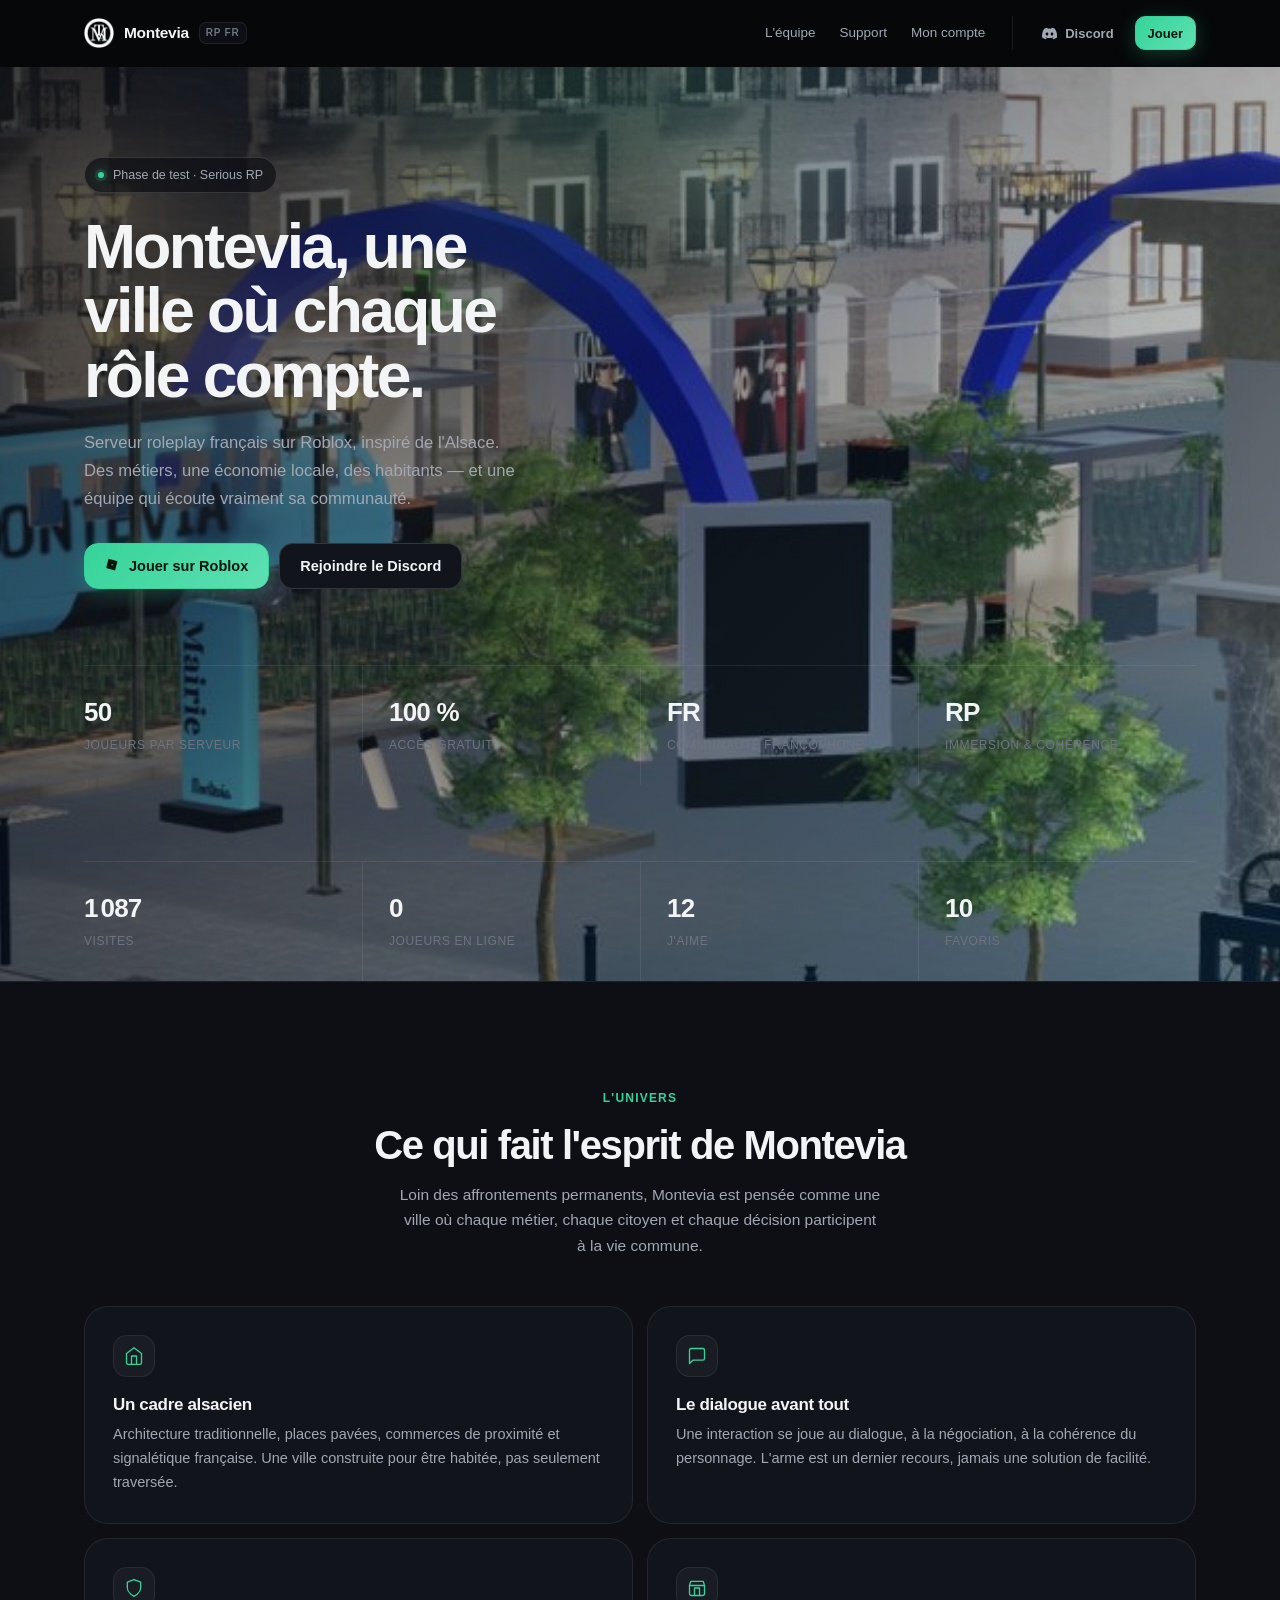
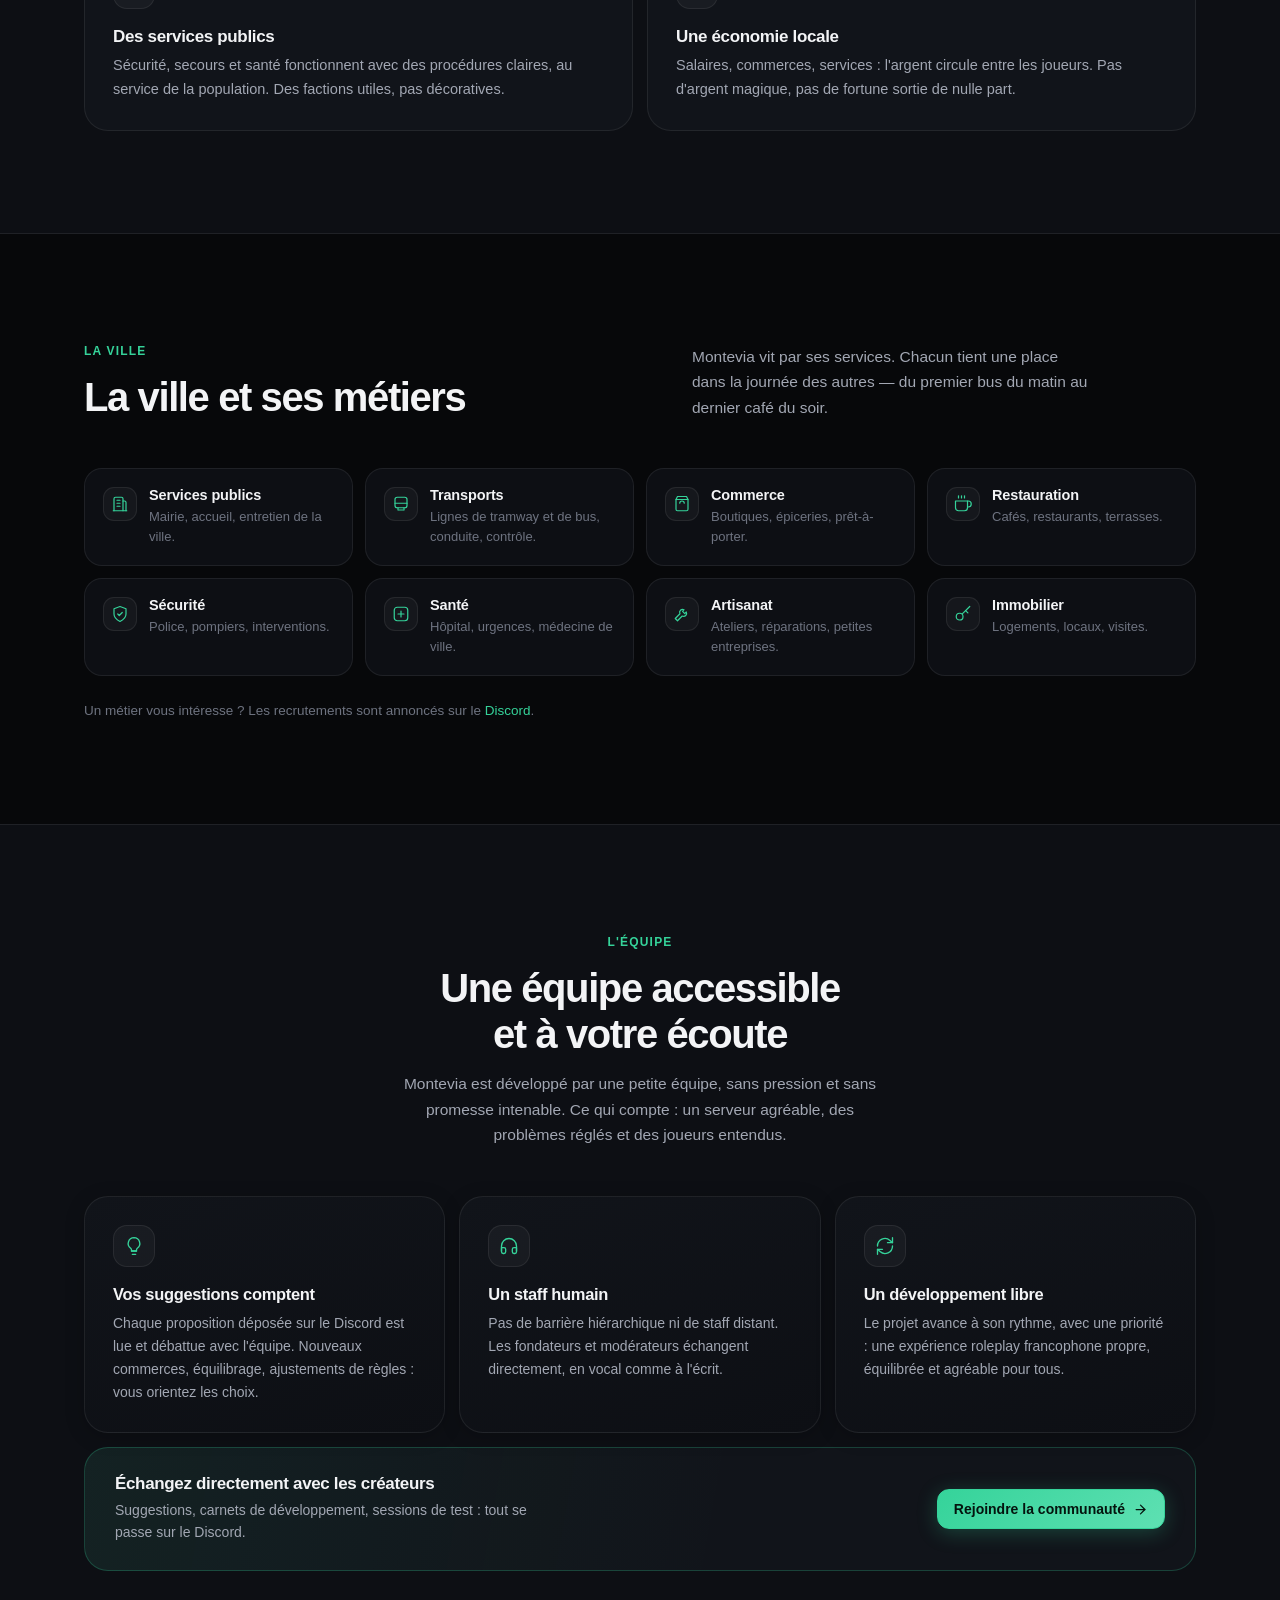
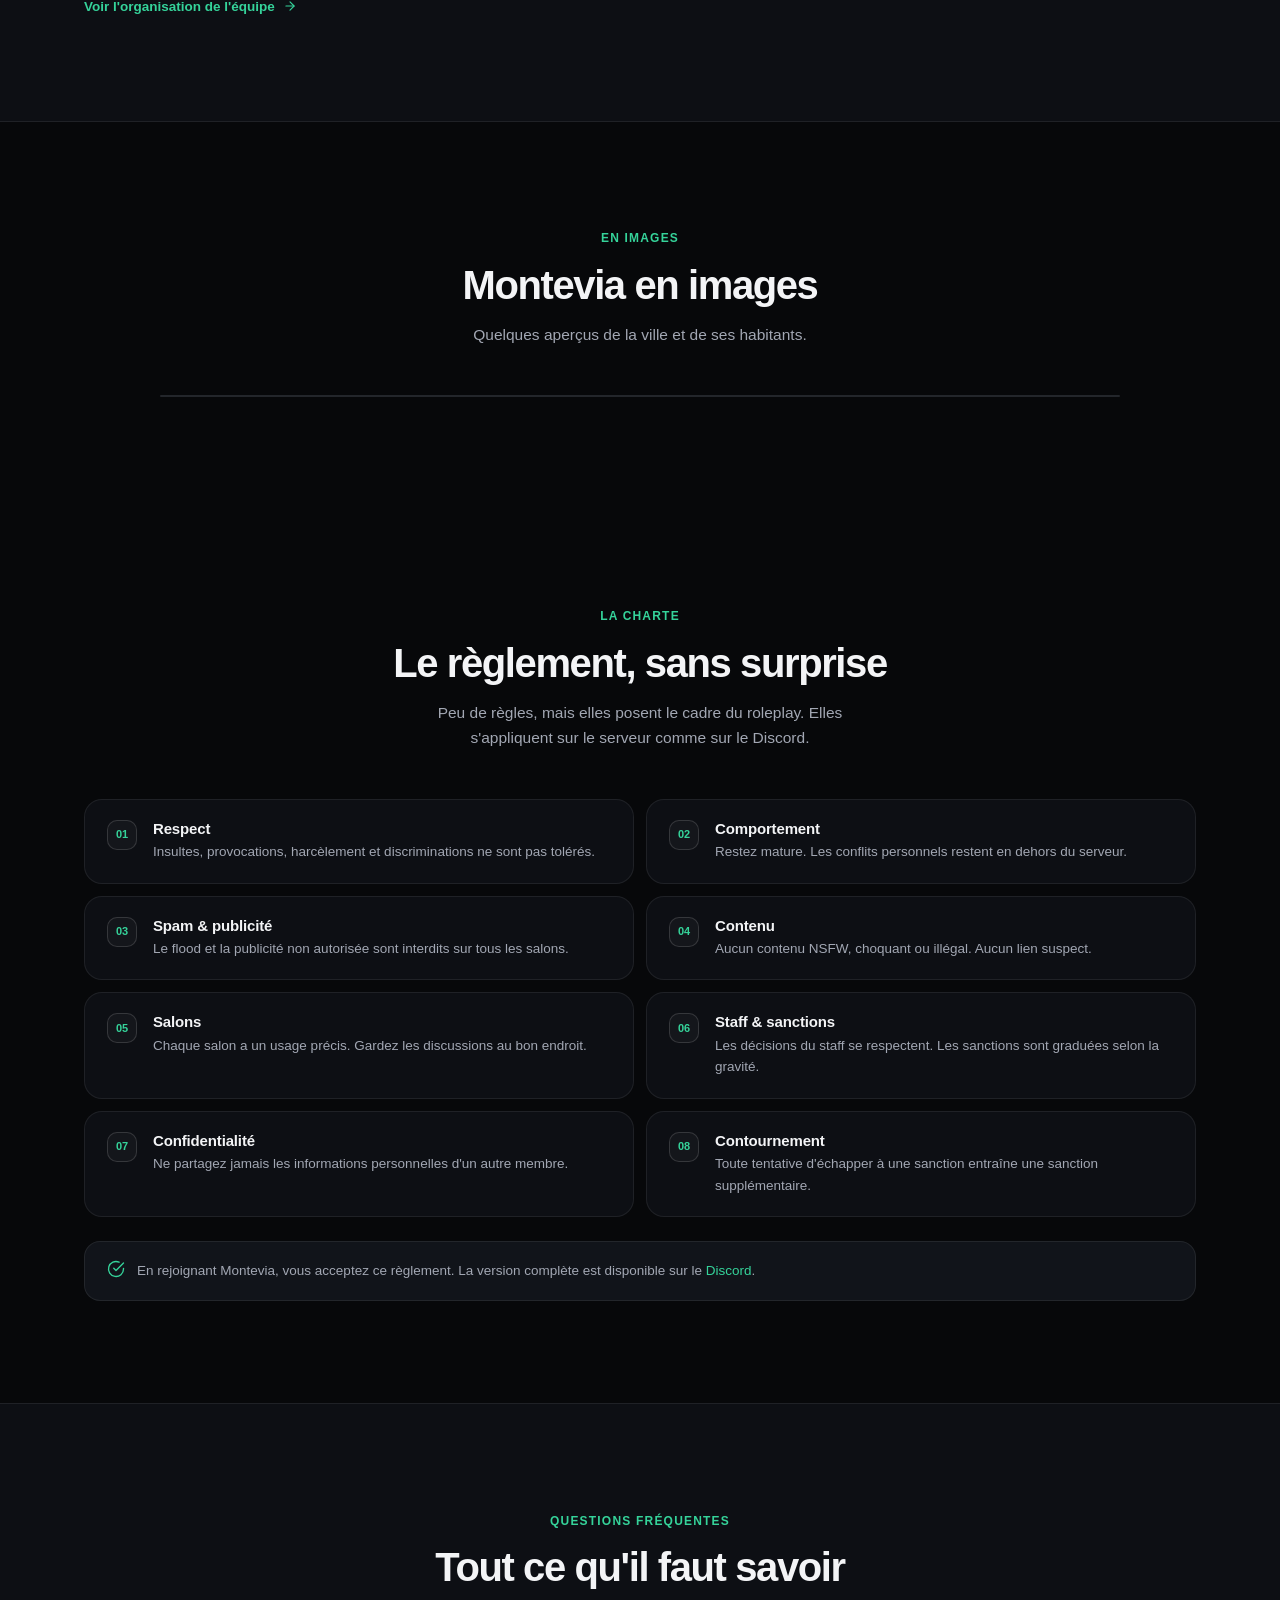
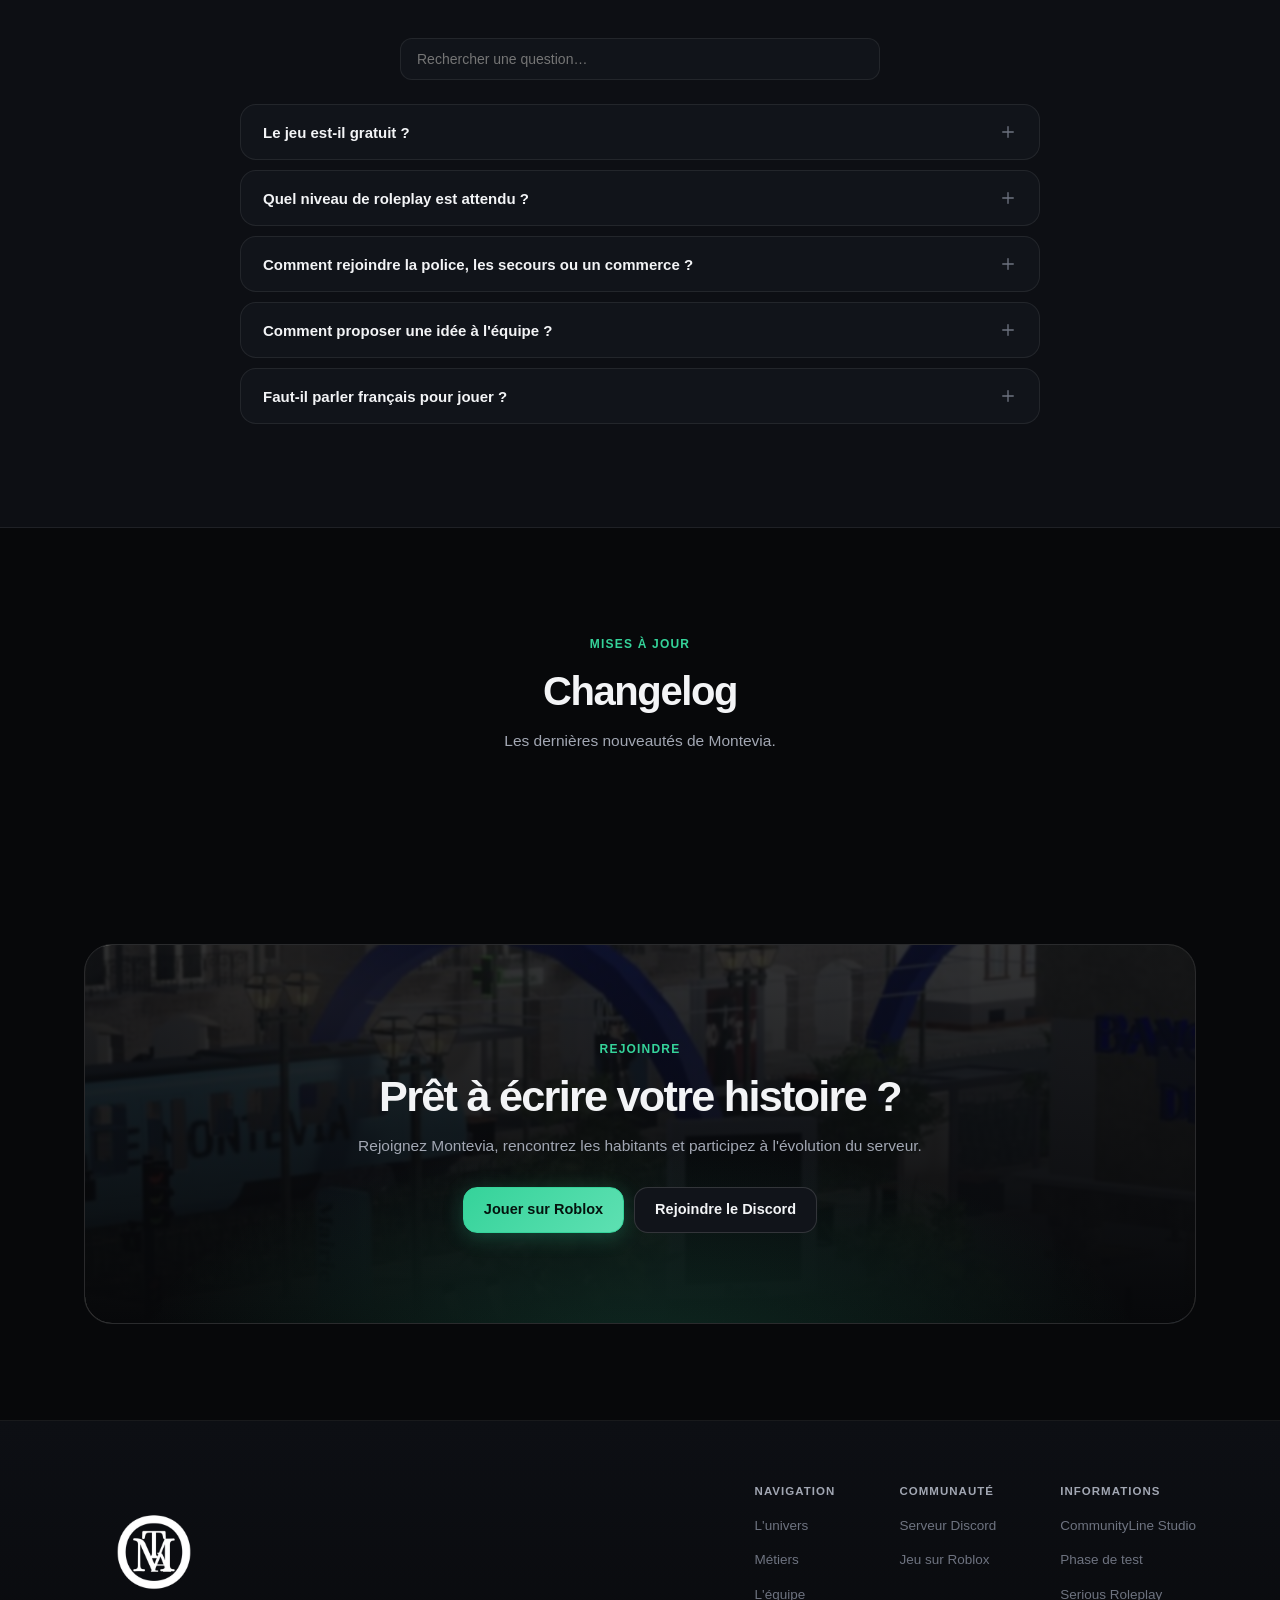
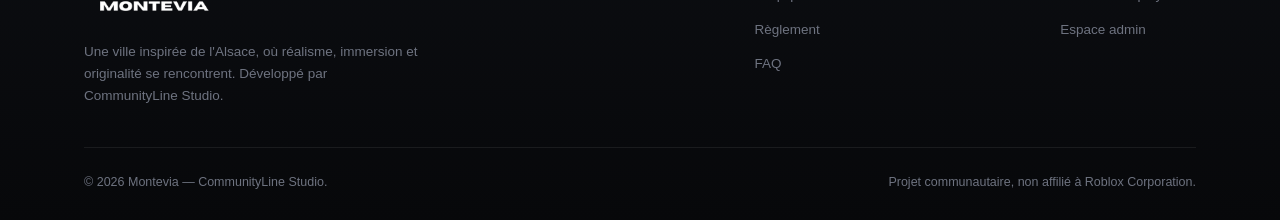
==== commit 7c8fb333: "Move in-page anchor links to sidebar; keep page/external links in navbar" ====
--- a/index.html
+++ b/index.html
@@ -33,13 +33,9 @@
       </a>
 
       <nav class="nav" id="nav" aria-label="Navigation principale">
-        <a href="#univers">L'univers</a>
-        <a href="#metiers">Métiers</a>
         <a href="equipe.html">L'équipe</a>
         <a href="support.html">Support</a>
         <a href="compte.html">Mon compte</a>
-        <a href="#reglement">Règlement</a>
-        <a href="#faq">FAQ</a>
         <div class="nav__actions">
           <a class="btn btn--ghost btn--sm nav__discord" href="https://discord.gg/6wHfn69Jt" data-setting="discord_url" target="_blank" rel="noopener">
             <svg viewBox="0 0 24 24" width="15" height="15" fill="currentColor" aria-hidden="true"><path d="M20.3 4.4a19.8 19.8 0 0 0-4.9-1.5l-.1 0c-.2.4-.4.9-.6 1.3a18.3 18.3 0 0 0-5.5 0c-.2-.4-.4-.9-.6-1.3l-.1 0a19.7 19.7 0 0 0-4.9 1.5l0 0C.5 9-.3 13.6.1 18.1l0 .1a19.9 19.9 0 0 0 6 3l.1 0c.5-.6.9-1.3 1.2-2v-.1l-1.9-.9v-.1l.4-.3h.1a14.2 14.2 0 0 0 12.1 0h.1l.4.3v.1l-1.9.9v.1c.4.7.7 1.4 1.2 2l.1 0a19.8 19.8 0 0 0 6-3l0-.1c.5-5.2-.8-9.7-3.5-13.7zM8 15.3c-1.2 0-2.2-1.1-2.2-2.4S6.8 10.5 8 10.5s2.2 1.1 2.2 2.4-1 2.4-2.2 2.4zm8 0c-1.2 0-2.2-1.1-2.2-2.4s1-2.4 2.2-2.4 2.2 1.1 2.2 2.4-1 2.4-2.2 2.4z"/></svg>
@@ -56,6 +52,14 @@
   </header>
 
   <main id="contenu">
+    <aside class="side-nav" id="sideNav" aria-label="Sommaire de la page">
+      <nav class="side-nav__list">
+        <a href="#univers" class="side-nav__link">L'univers</a>
+        <a href="#metiers" class="side-nav__link">Métiers</a>
+        <a href="#reglement" class="side-nav__link">Règlement</a>
+        <a href="#faq" class="side-nav__link">FAQ</a>
+      </nav>
+    </aside>
 
     <!-- HERO -->
     <section class="hero" id="accueil">
--- a/css/style.css
+++ b/css/style.css
@@ -314,6 +314,53 @@
 .burger span:nth-child(2) { top: 21px; }
 .burger[aria-expanded="true"] span:nth-child(1) { transform: translateY(3px) rotate(45deg); }
 .burger[aria-expanded="true"] span:nth-child(2) { transform: translateY(-3px) rotate(-45deg); }
+
+/* ---------- side navigation (in-page anchors) ---------- */
+
+.side-nav {
+  position: fixed;
+  top: 86px;
+  left: 24px;
+  width: 180px;
+  z-index: 50;
+}
+
+.side-nav__list {
+  display: flex;
+  flex-direction: column;
+  gap: 4px;
+  padding: 16px;
+  border: 1px solid var(--line);
+  border-radius: 14px;
+  background: rgba(9, 11, 15, 0.72);
+  -webkit-backdrop-filter: blur(12px);
+  backdrop-filter: blur(12px);
+}
+
+.side-nav__link {
+  display: block;
+  padding: 8px 12px;
+  border-radius: 8px;
+  font-size: 13.5px;
+  font-weight: 500;
+  color: var(--text-2);
+  transition: color .15s ease, background-color .15s ease;
+}
+
+.side-nav__link:hover {
+  color: var(--text);
+  background: rgba(255, 255, 255, 0.05);
+}
+
+.side-nav__link.is-active {
+  color: var(--accent);
+  background: var(--accent-soft, rgba(53, 211, 154, 0.1));
+}
+
+/* Hide sidebar on smaller screens */
+@media (max-width: 1280px) {
+  .side-nav { display: none; }
+}
 
 /* ---------- hero ---------- */
 
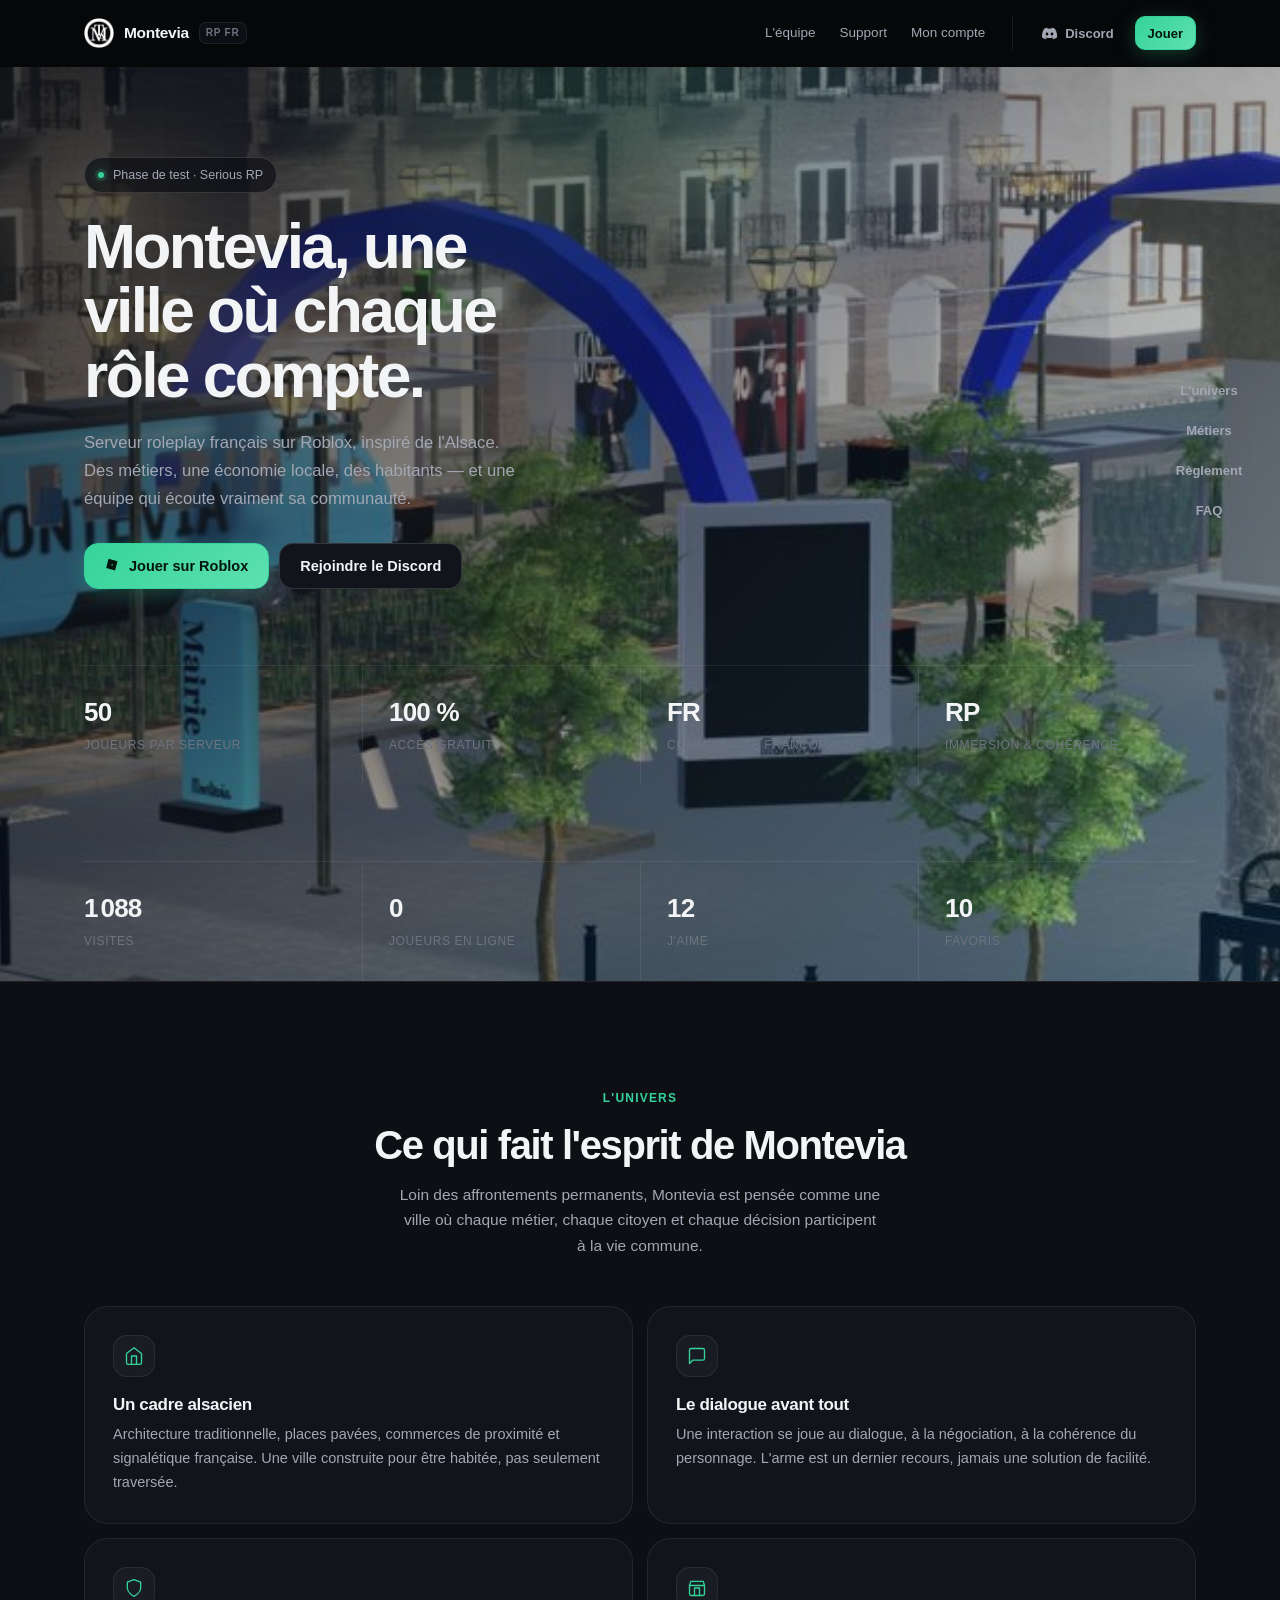
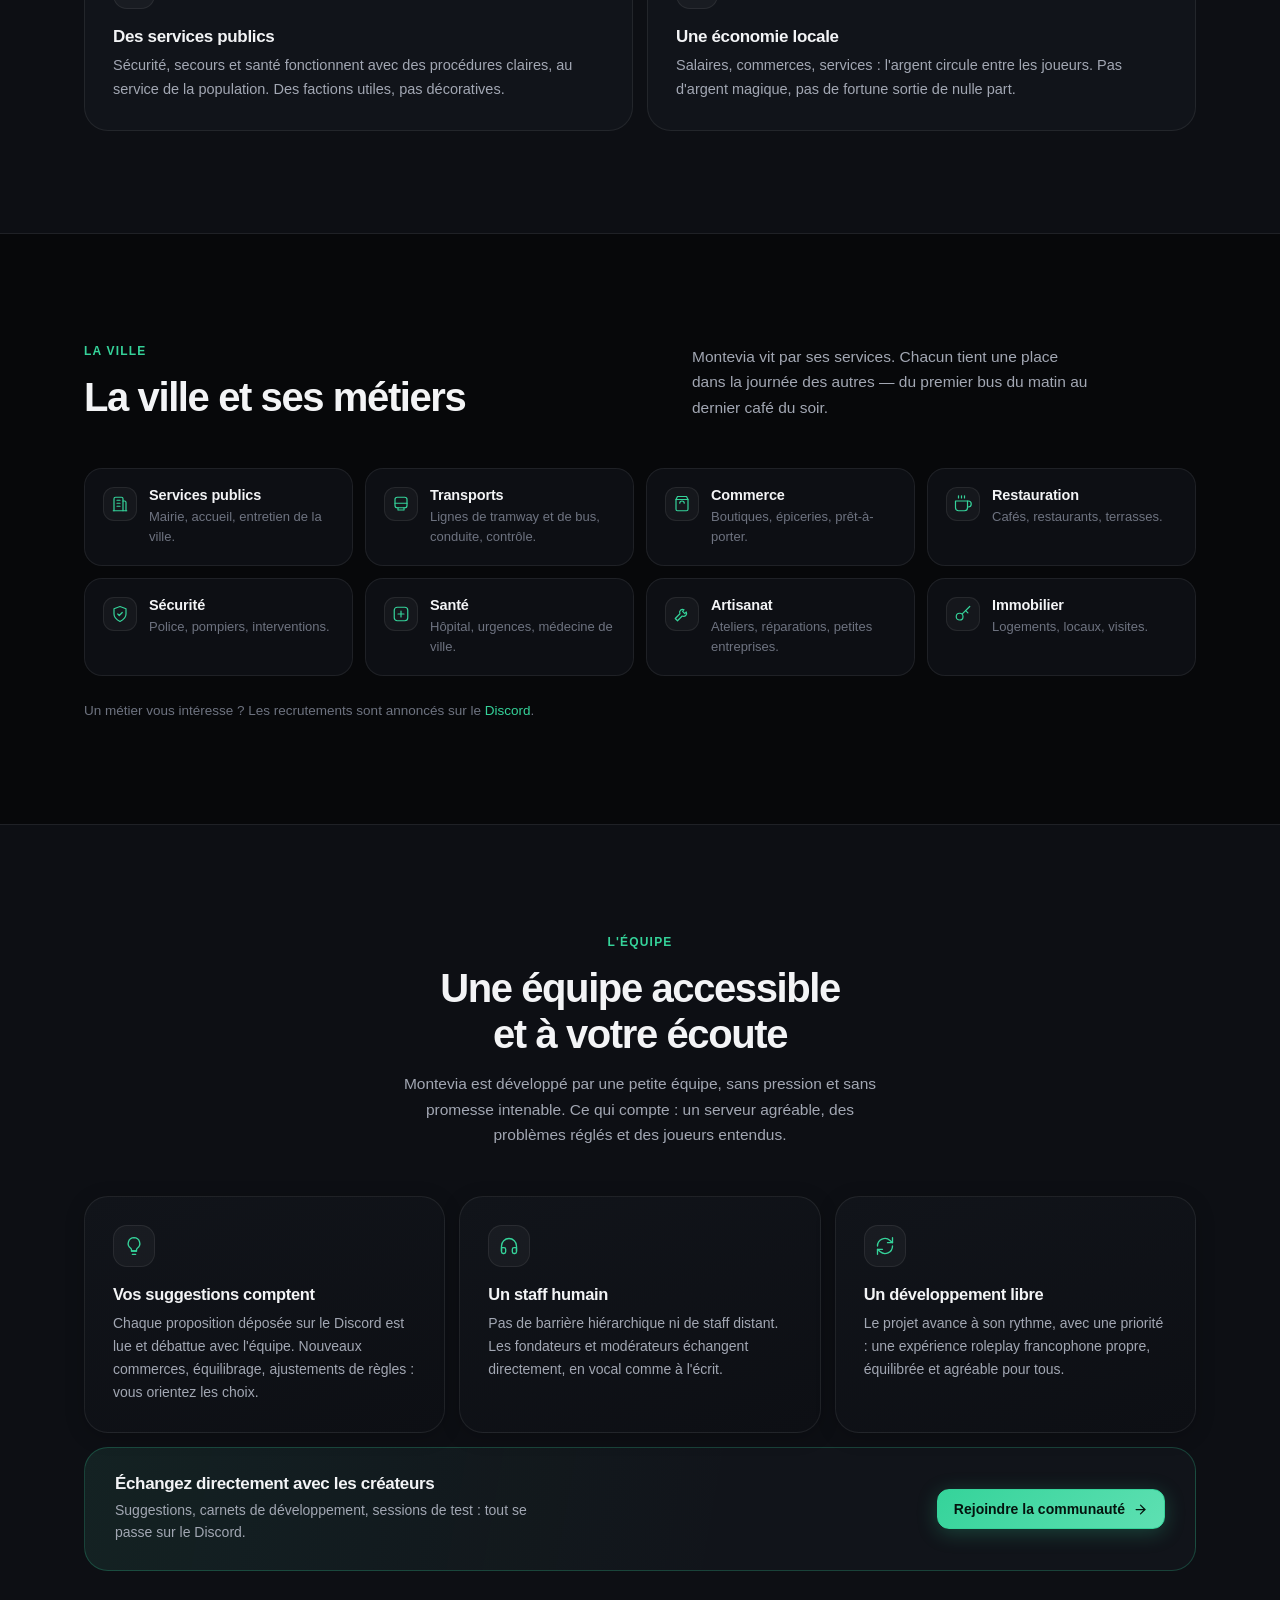
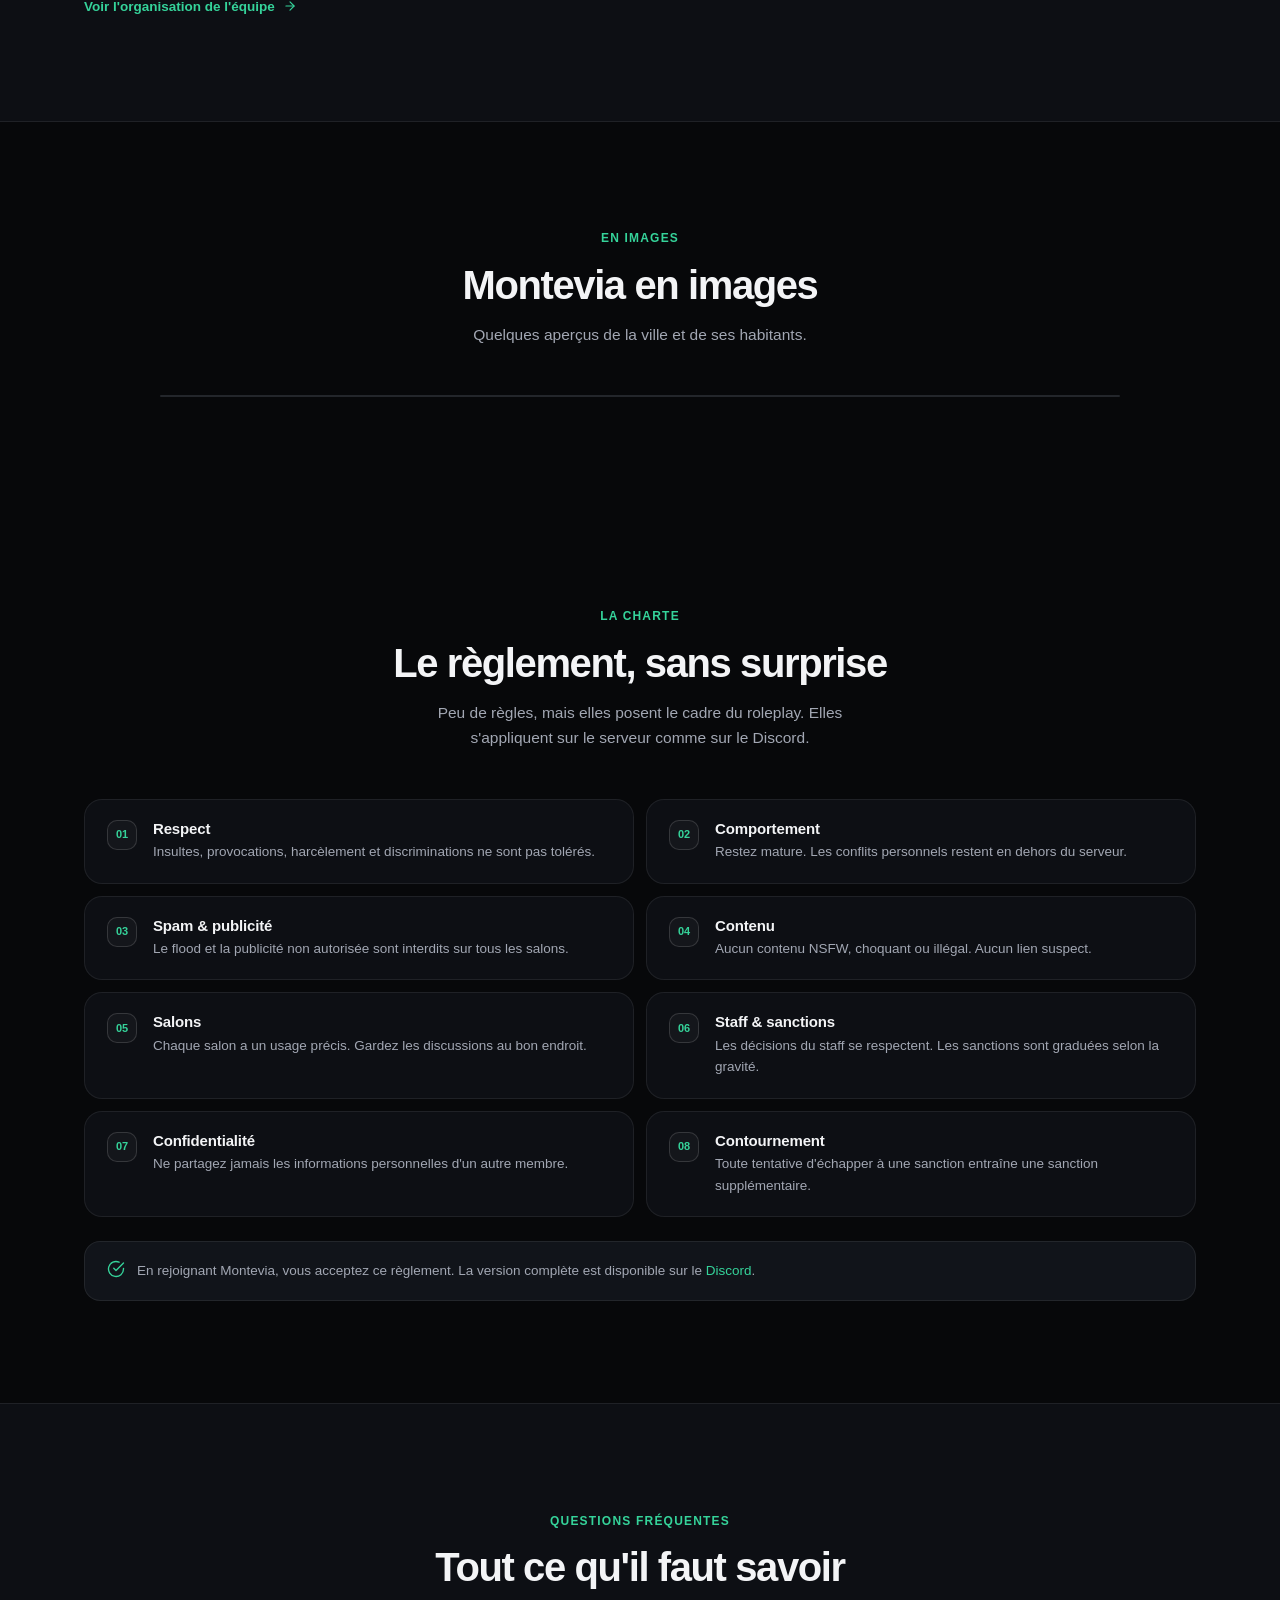
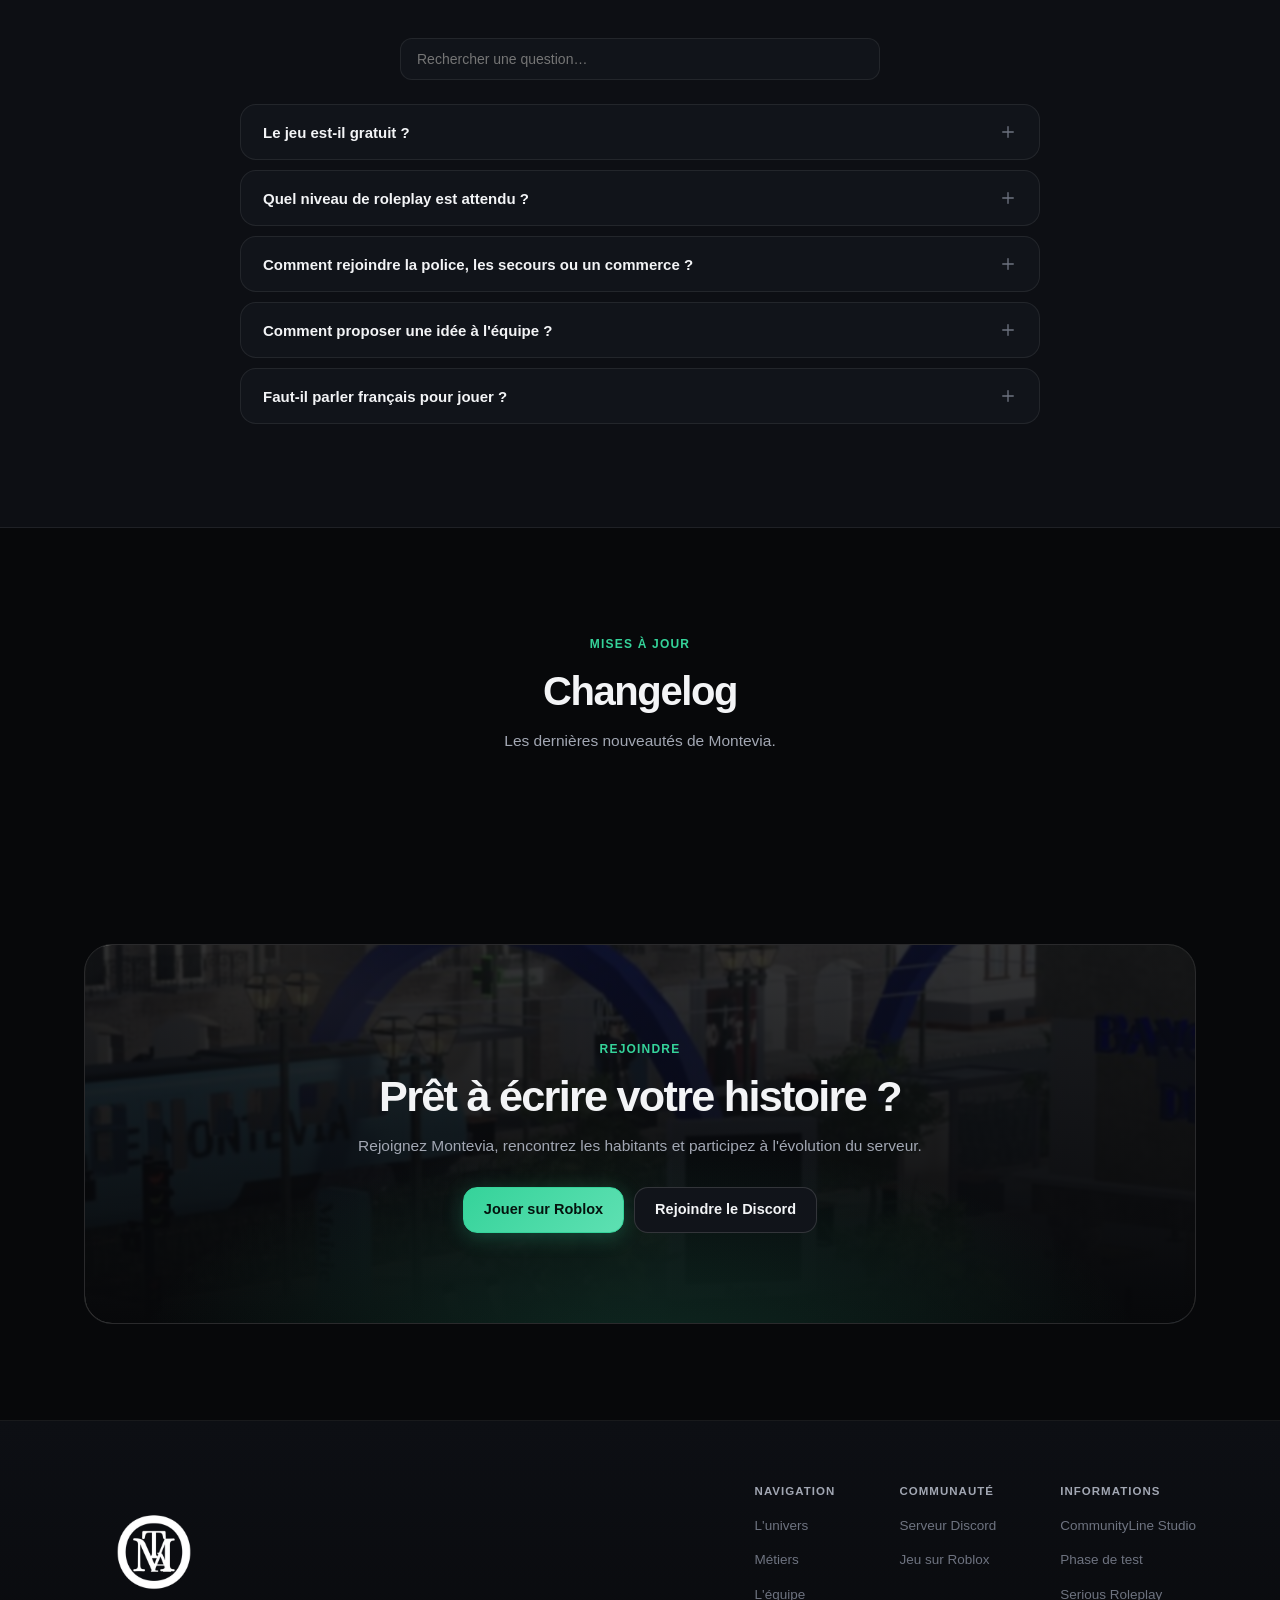
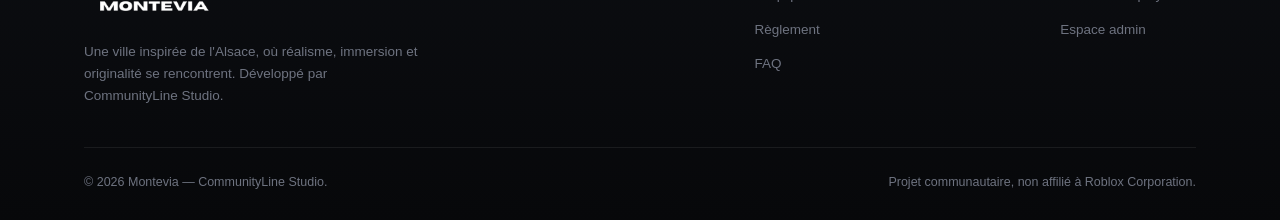
==== commit 10e1b2b1: "Bump asset version to v=12 (force cache refresh)" ====
--- a/index.html
+++ b/index.html
@@ -1,4 +1,4 @@
-﻿<!DOCTYPE html>
+<!DOCTYPE html>
 <html lang="fr">
 <head>
   <meta charset="UTF-8">
@@ -17,7 +17,7 @@
   <link rel="preconnect" href="https://fonts.googleapis.com">
   <link rel="preconnect" href="https://fonts.gstatic.com" crossorigin>
   <link href="https://fonts.googleapis.com/css2?family=Inter:wght@400;500;600;700&display=swap" rel="stylesheet">
-  <link rel="stylesheet" href="css/style.css?v=11">
+  <link rel="stylesheet" href="css/style.css?v=12">
 </head>
 <body id="top">
 
@@ -53,12 +53,10 @@
 
   <main id="contenu">
     <aside class="side-nav" id="sideNav" aria-label="Sommaire de la page">
-      <nav class="side-nav__list">
-        <a href="#univers" class="side-nav__link">L'univers</a>
-        <a href="#metiers" class="side-nav__link">Métiers</a>
-        <a href="#reglement" class="side-nav__link">Règlement</a>
-        <a href="#faq" class="side-nav__link">FAQ</a>
-      </nav>
+      <a href="#univers" class="btn btn--ghost btn--sm side-nav__link">L'univers</a>
+      <a href="#metiers" class="btn btn--ghost btn--sm side-nav__link">Métiers</a>
+      <a href="#reglement" class="btn btn--ghost btn--sm side-nav__link">Règlement</a>
+      <a href="#faq" class="btn btn--ghost btn--sm side-nav__link">FAQ</a>
     </aside>
 
     <!-- HERO -->
@@ -598,15 +596,15 @@
     </div>
   </footer>
 
-  <script src="js/vendor/supabase.js?v=11" defer></script>
-  <script src="js/script.js?v=11"></script>
-  <script src="js/gamestats.js?v=11" defer></script>
-  <script src="js/faq-search.js?v=11" defer></script>
-  <script src="js/changelog.js?v=11" defer></script>
+  <script src="js/vendor/supabase.js?v=12" defer></script>
+  <script src="js/script.js?v=12"></script>
+  <script src="js/gamestats.js?v=12" defer></script>
+  <script src="js/faq-search.js?v=12" defer></script>
+  <script src="js/changelog.js?v=12" defer></script>
   <button class="back-to-top" id="backToTop" aria-label="Retour en haut">↑</button>
-  <script src="js/back-to-top.js?v=11" defer></script>
-  <script src="js/gallery.js?v=11" defer></script>
-  <script src="js/tickets.js?v=11" defer></script>
-  <script src="js/settings.js?v=11" defer></script>
+  <script src="js/back-to-top.js?v=12" defer></script>
+  <script src="js/gallery.js?v=12" defer></script>
+  <script src="js/tickets.js?v=12" defer></script>
+  <script src="js/settings.js?v=12" defer></script>
 </body>
 </html>
--- a/css/style.css
+++ b/css/style.css
@@ -319,46 +319,27 @@
 
 .side-nav {
   position: fixed;
-  top: 86px;
-  left: 24px;
-  width: 180px;
+  top: 50%;
+  right: 16px;
+  transform: translateY(-50%);
+  display: flex;
+  flex-direction: column;
+  gap: 6px;
   z-index: 50;
 }
 
-.side-nav__list {
-  display: flex;
-  flex-direction: column;
-  gap: 4px;
-  padding: 16px;
-  border: 1px solid var(--line);
-  border-radius: 14px;
-  background: rgba(9, 11, 15, 0.72);
-  -webkit-backdrop-filter: blur(12px);
-  backdrop-filter: blur(12px);
-}
-
 .side-nav__link {
-  display: block;
-  padding: 8px 12px;
-  border-radius: 8px;
-  font-size: 13.5px;
-  font-weight: 500;
-  color: var(--text-2);
-  transition: color .15s ease, background-color .15s ease;
-}
-
-.side-nav__link:hover {
-  color: var(--text);
-  background: rgba(255, 255, 255, 0.05);
+  min-width: 110px;
+  text-align: center;
 }
 
 .side-nav__link.is-active {
+  border-color: var(--accent);
   color: var(--accent);
-  background: var(--accent-soft, rgba(53, 211, 154, 0.1));
 }
 
 /* Hide sidebar on smaller screens */
-@media (max-width: 1280px) {
+@media (max-width: 768px) {
   .side-nav { display: none; }
 }
 
@@ -1215,6 +1196,17 @@
 
 @media (max-width: 560px) {
   :root { --pad: 20px; }
+
+  /* Compte */
+  .account-card { padding: 20px; border-radius: 18px; }
+  .account-profile { flex-direction: column; text-align: center; }
+  .account-profile > div { text-align: center; }
+  .account-linked__row { flex-wrap: wrap; gap: 8px; }
+
+  /* Tickets */
+  .ticket-item { padding: 14px 16px; }
+  .ticket-item__foot { flex-wrap: wrap; gap: 6px; }
+  .ticket-card { padding: 20px; border-radius: 18px; }
 
   .member--showcase {
     max-width: 100%;
@@ -1845,6 +1837,87 @@
 @keyframes bounce {
   0%, 100% { transform: translateY(0); }
   50% { transform: translateY(-4px); }
+}
+
+/* ---------- animations supplémentaires ---------- */
+
+/* Sidebar button hover */
+.side-nav__link {
+  transition: transform .2s ease, box-shadow .2s ease, border-color .2s ease, color .2s ease;
+}
+.side-nav__link:hover {
+  transform: translateX(-4px) scale(1.03);
+  box-shadow: 0 4px 16px rgba(53, 211, 154, 0.15);
+}
+
+/* Card hover lift */
+.card, .admin-card, .admin-row {
+  transition: transform .2s ease, box-shadow .2s ease, border-color .2s ease;
+}
+.card:hover, .admin-card:hover {
+  transform: translateY(-3px);
+  box-shadow: 0 8px 24px rgba(0, 0, 0, 0.25);
+}
+
+/* Smooth fade-in for sections */
+@keyframes fadeInUp {
+  from { opacity: 0; transform: translateY(20px); }
+  to { opacity: 1; transform: translateY(0); }
+}
+.section, .hero, .metrics {
+  animation: fadeInUp .6s ease both;
+}
+
+/* Button click pulse */
+.btn:active {
+  transform: scale(0.97);
+  transition: transform .1s ease;
+}
+
+/* Sidebar entrance */
+@keyframes slideInRight {
+  from { opacity: 0; transform: translateY(-50%) translateX(20px); }
+  to { opacity: 1; transform: translateY(-50%) translateX(0); }
+}
+.side-nav {
+  animation: slideInRight .5s ease .3s both;
+}
+
+/* Smooth scroll indicator */
+.progress {
+  transition: width .1s linear;
+}
+
+/* Metric counter pulse */
+@keyframes metricPulse {
+  0% { transform: scale(1); }
+  50% { transform: scale(1.05); }
+  100% { transform: scale(1); }
+}
+.metric__value {
+  animation: metricPulse 2s ease-in-out infinite;
+}
+
+/* Toast slide-in */
+@keyframes toastSlide {
+  from { opacity: 0; transform: translateY(20px); }
+  to { opacity: 1; transform: translateY(0); }
+}
+.admin-toast, .ticket-toast {
+  animation: toastSlide .3s ease both;
+}
+
+/* Dialog open animation */
+dialog[open] {
+  animation: fadeInUp .25s ease both;
+}
+
+/* Loading spinner */
+@keyframes spin {
+  to { transform: rotate(360deg); }
+}
+.loading-spinner, .admin-boot__spinner {
+  animation: spin 1s linear infinite;
 }
 
 /* Hero title — solid color for readability */
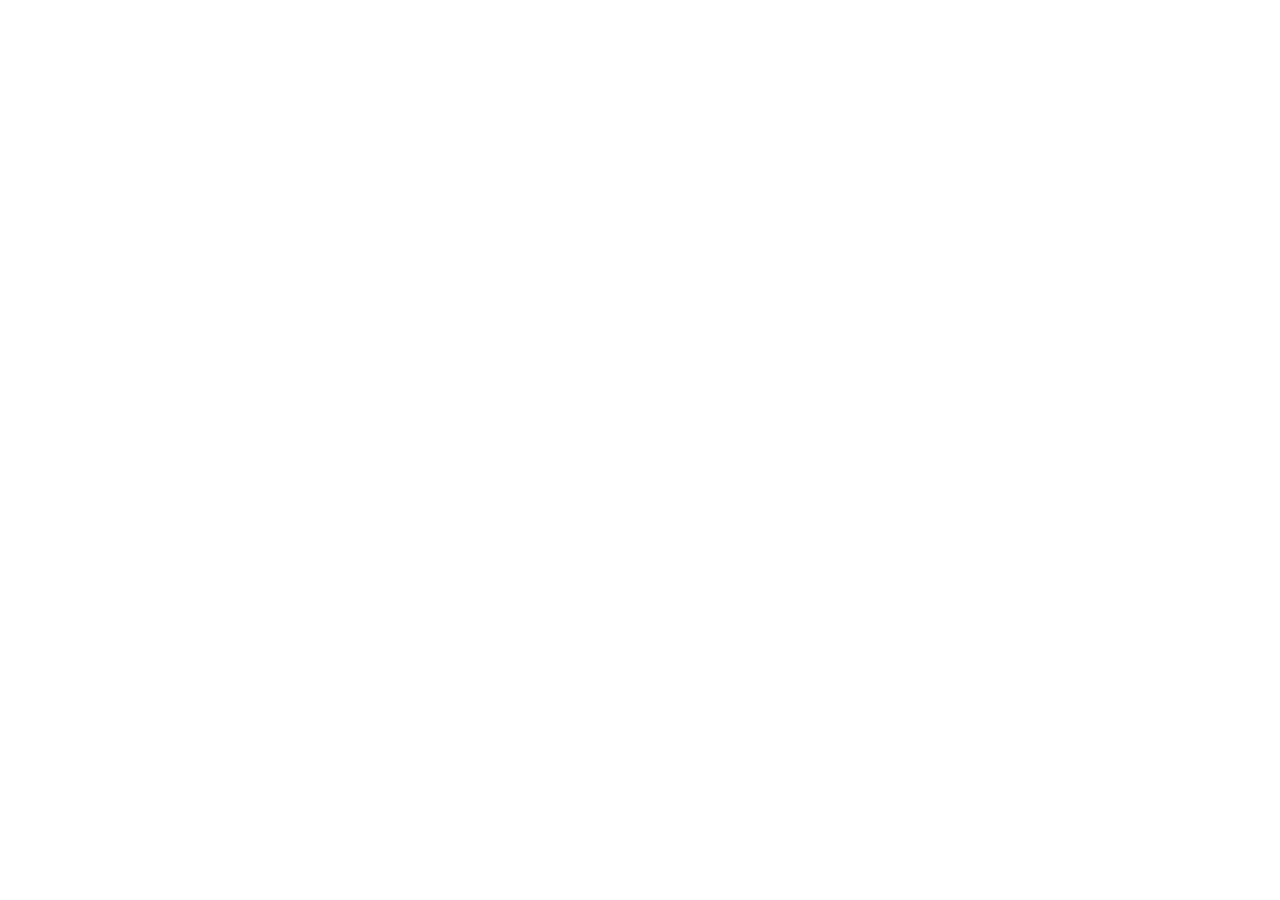
==== commit 093fd8f2: "FAQ enrichie, securite complete et systeme de tickets finalise" ====
--- a/index.html
+++ b/index.html
@@ -6,7 +6,8 @@
   <title>Montevia — Roleplay français sur Roblox</title>
   <meta name="description" content="Montevia est un serveur roleplay français sur Roblox inspiré de l'Alsace : des métiers, une économie locale, des habitants et une équipe à l'écoute de sa communauté.">
   <meta name="theme-color" content="#07080a">
-  <meta http-equiv="Content-Security-Policy" content="default-src 'self'; script-src 'self'; connect-src 'self' https://bylwvlxxvgumvqgpwgod.supabase.co wss://bylwvlxxvgumvqgpwgod.supabase.co; img-src 'self' data: https:; style-src 'self' 'unsafe-inline' https://fonts.googleapis.com; font-src 'self' https://fonts.gstatic.com; object-src 'none'; base-uri 'self'; form-action 'self'">
+  <meta name="referrer" content="strict-origin-when-cross-origin">
+  <meta http-equiv="Content-Security-Policy" content="default-src 'self'; script-src 'self'; connect-src 'self' https://bylwvlxxvgumvqgpwgod.supabase.co wss://bylwvlxxvgumvqgpwgod.supabase.co; img-src 'self' data: https:; style-src 'self' 'unsafe-inline' https://fonts.googleapis.com; font-src 'self' https://fonts.gstatic.com; object-src 'none'; base-uri 'self'; form-action 'self'; upgrade-insecure-requests">
   <link rel="icon" type="image/png" href="img/mark.png">
 
   <meta property="og:type" content="website">
@@ -17,7 +18,7 @@
   <link rel="preconnect" href="https://fonts.googleapis.com">
   <link rel="preconnect" href="https://fonts.gstatic.com" crossorigin>
   <link href="https://fonts.googleapis.com/css2?family=Inter:wght@400;500;600;700&display=swap" rel="stylesheet">
-  <link rel="stylesheet" href="css/style.css?v=12">
+  <link rel="stylesheet" href="css/style.css?v=13">
 </head>
 <body id="top">
 
@@ -502,6 +503,214 @@
               <p>
                 Oui, le serveur est francophone. Le roleplay, les annonces et le support
                 se déroulent en français.
+              </p>
+            </div>
+          </div>
+
+          <div class="faq__item reveal">
+            <button class="faq__question" aria-expanded="false" aria-controls="faq-6">
+              <span>Puis-je jouer avec mes amis ?</span>
+              <svg class="faq__icon" viewBox="0 0 24 24" width="18" height="18" fill="none" stroke="currentColor" stroke-width="1.8" stroke-linecap="round" aria-hidden="true"><path d="M12 5v14"/><path d="M5 12h14"/></svg>
+            </button>
+            <div class="faq__answer" id="faq-6" role="region">
+              <p>
+                Absolument. Montevia est pensé pour être joué en groupe. Vous pouvez rejoindre
+                le serveur avec vos amis, créer des liens RP et développer des histoires communes
+                au sein de la ville.
+              </p>
+            </div>
+          </div>
+
+          <div class="faq__item reveal">
+            <button class="faq__question" aria-expanded="false" aria-controls="faq-7">
+              <span>Quels métiers sont disponibles ?</span>
+              <svg class="faq__icon" viewBox="0 0 24 24" width="18" height="18" fill="none" stroke="currentColor" stroke-width="1.8" stroke-linecap="round" aria-hidden="true"><path d="M12 5v14"/><path d="M5 12h14"/></svg>
+            </button>
+            <div class="faq__answer" id="faq-7" role="region">
+              <p>
+                La ville propose de nombreux métiers : police, secours, pompiers, commerce,
+                mécanique, restauration, agriculture et bien d'autres. De nouveaux métiers sont
+                ajoutés régulièrement lors des mises à jour.
+              </p>
+            </div>
+          </div>
+
+          <div class="faq__item reveal">
+            <button class="faq__question" aria-expanded="false" aria-controls="faq-8">
+              <span>Comment signaler un joueur ?</span>
+              <svg class="faq__icon" viewBox="0 0 24 24" width="18" height="18" fill="none" stroke="currentColor" stroke-width="1.8" stroke-linecap="round" aria-hidden="true"><path d="M12 5v14"/><path d="M5 12h14"/></svg>
+            </button>
+            <div class="faq__answer" id="faq-8" role="region">
+              <p>
+                Ouvre un ticket sur la page Support en décrivant la situation avec le plus de
+                détails possible (pseudo, date, heure, capture d'écran). L'équipe examine chaque
+                signalement et prend les mesures nécessaires.
+              </p>
+            </div>
+          </div>
+
+          <div class="faq__item reveal">
+            <button class="faq__question" aria-expanded="false" aria-controls="faq-9">
+              <span>Y a-t-il des événements réguliers ?</span>
+              <svg class="faq__icon" viewBox="0 0 24 24" width="18" height="18" fill="none" stroke="currentColor" stroke-width="1.8" stroke-linecap="round" aria-hidden="true"><path d="M12 5v14"/><path d="M5 12h14"/></svg>
+            </button>
+            <div class="faq__answer" id="faq-9" role="region">
+              <p>
+                Oui, l'équipe organise régulièrement des événements en jeu et sur le Discord :
+                marchés, fêtes, enquêtes, courses et bien plus. Consulte le calendrier sur le
+                Discord pour ne rien manquer.
+              </p>
+            </div>
+          </div>
+
+          <div class="faq__item reveal">
+            <button class="faq__question" aria-expanded="false" aria-controls="faq-10">
+              <span>Comment devenir membre du staff ?</span>
+              <svg class="faq__icon" viewBox="0 0 24 24" width="18" height="18" fill="none" stroke="currentColor" stroke-width="1.8" stroke-linecap="round" aria-hidden="true"><path d="M12 5v14"/><path d="M5 12h14"/></svg>
+            </button>
+            <div class="faq__answer" id="faq-10" role="region">
+              <p>
+                Les recrutements staff sont annoncés sur le Discord. Les candidats doivent avoir
+                une bonne connaissance du serveur, de la maturité et un comportement exemplaire.
+                Un formulaire de candidature est alors mis à disposition.
+              </p>
+            </div>
+          </div>
+
+          <div class="faq__item reveal">
+            <button class="faq__question" aria-expanded="false" aria-controls="faq-11">
+              <span>Combien de temps dure une scène RP ?</span>
+              <svg class="faq__icon" viewBox="0 0 24 24" width="18" height="18" fill="none" stroke="currentColor" stroke-width="1.8" stroke-linecap="round" aria-hidden="true"><path d="M12 5v14"/><path d="M5 12h14"/></svg>
+            </button>
+            <div class="faq__answer" id="faq-11" role="region">
+              <p>
+                Une scène RP peut durer de quelques minutes à plusieurs heures selon l'interaction.
+                Il n'y a pas de limite de temps imposée : l'important est la cohérence et le plaisir
+                de jouer ensemble.
+              </p>
+            </div>
+          </div>
+
+          <div class="faq__item reveal">
+            <button class="faq__question" aria-expanded="false" aria-controls="faq-12">
+              <span>Les véhicules sont-ils disponibles ?</span>
+              <svg class="faq__icon" viewBox="0 0 24 24" width="18" height="18" fill="none" stroke="currentColor" stroke-width="1.8" stroke-linecap="round" aria-hidden="true"><path d="M12 5v14"/><path d="M5 12h14"/></svg>
+            </button>
+            <div class="faq__answer" id="faq-12" role="region">
+              <p>
+                Oui : voitures, motos, camions et véhicules de service (police, pompiers, ambulance).
+                Certains sont achetables, d'autres sont attribués selon le métier exercé.
+              </p>
+            </div>
+          </div>
+
+          <div class="faq__item reveal">
+            <button class="faq__question" aria-expanded="false" aria-controls="faq-13">
+              <span>Puis-je créer mon propre commerce ?</span>
+              <svg class="faq__icon" viewBox="0 0 24 24" width="18" height="18" fill="none" stroke="currentColor" stroke-width="1.8" stroke-linecap="round" aria-hidden="true"><path d="M12 5v14"/><path d="M5 12h14"/></svg>
+            </button>
+            <div class="faq__answer" id="faq-13" role="region">
+              <p>
+                Oui, il est possible de créer et gérer son propre commerce (restaurant, boutique,
+                salon de coiffure, etc.). Une demande est à faire auprès de l'équipe pour
+                l'attribution d'un local et la validation du concept.
+              </p>
+            </div>
+          </div>
+
+          <div class="faq__item reveal">
+            <button class="faq__question" aria-expanded="false" aria-controls="faq-14">
+              <span>Y a-t-il une économie réelle dans le jeu ?</span>
+              <svg class="faq__icon" viewBox="0 0 24 24" width="18" height="18" fill="none" stroke="currentColor" stroke-width="1.8" stroke-linecap="round" aria-hidden="true"><path d="M12 5v14"/><path d="M5 12h14"/></svg>
+            </button>
+            <div class="faq__answer" id="faq-14" role="region">
+              <p>
+                Oui, Montevia dispose d'une économie complète : salaires, taxes, achats, ventes,
+                locations et investissements. L'argent se gagne en travaillant, en commerçant ou
+                en proposant des services RP.
+              </p>
+            </div>
+          </div>
+
+          <div class="faq__item reveal">
+            <button class="faq__question" aria-expanded="false" aria-controls="faq-15">
+              <span>Les mineurs peuvent-ils jouer ?</span>
+              <svg class="faq__icon" viewBox="0 0 24 24" width="18" height="18" fill="none" stroke="currentColor" stroke-width="1.8" stroke-linecap="round" aria-hidden="true"><path d="M12 5v14"/><path d="M5 12h14"/></svg>
+            </button>
+            <div class="faq__answer" id="faq-15" role="region">
+              <p>
+                Les mineurs sont acceptés à condition de respecter le règlement et de faire preuve
+                de maturité. Tout comportement inapproprié entraîne un bannissement définitif.
+                Les parents sont encouragés à superviser la participation.
+              </p>
+            </div>
+          </div>
+
+          <div class="faq__item reveal">
+            <button class="faq__question" aria-expanded="false" aria-controls="faq-16">
+              <span>Le meta-gaming et le power-gaming sont-ils interdits ?</span>
+              <svg class="faq__icon" viewBox="0 0 24 24" width="18" height="18" fill="none" stroke="currentColor" stroke-width="1.8" stroke-linecap="round" aria-hidden="true"><path d="M12 5v14"/><path d="M5 12h14"/></svg>
+            </button>
+            <div class="faq__answer" id="faq-16" role="region">
+              <p>
+                Oui. Le meta-gaming (utiliser des informations hors RP) et le power-gaming
+                (imposer des actions à autrui sans interaction) sont strictement interdits.
+                Le fair-play est au cœur de l'expérience Montevia.
+              </p>
+            </div>
+          </div>
+
+          <div class="faq__item reveal">
+            <button class="faq__question" aria-expanded="false" aria-controls="faq-17">
+              <span>Le serveur est-il accessible sur mobile ?</span>
+              <svg class="faq__icon" viewBox="0 0 24 24" width="18" height="18" fill="none" stroke="currentColor" stroke-width="1.8" stroke-linecap="round" aria-hidden="true"><path d="M12 5v14"/><path d="M5 12h14"/></svg>
+            </button>
+            <div class="faq__answer" id="faq-17" role="region">
+              <p>
+                Oui, Montevia est jouable sur PC et mobile via Roblox. Certaines fonctionnalités
+                sont plus confortables sur PC, mais le jeu reste accessible sur tous les appareils
+                supportés par Roblox.
+              </p>
+            </div>
+          </div>
+
+          <div class="faq__item reveal">
+            <button class="faq__question" aria-expanded="false" aria-controls="faq-18">
+              <span>Puis-je streamer ou filmer mes sessions RP ?</span>
+              <svg class="faq__icon" viewBox="0 0 24 24" width="18" height="18" fill="none" stroke="currentColor" stroke-width="1.8" stroke-linecap="round" aria-hidden="true"><path d="M12 5v14"/><path d="M5 12h14"/></svg>
+            </button>
+            <div class="faq__answer" id="faq-18" role="region">
+              <p>
+                Oui, le streaming et le filming sont autorisés et même encouragés. Merci de
+                respecter la vie privée des autres joueurs et de ne pas diffuser de contenus
+                sensibles. Une mention du serveur est appréciée.
+              </p>
+            </div>
+          </div>
+
+          <div class="faq__item reveal">
+            <button class="faq__question" aria-expanded="false" aria-controls="faq-19">
+              <span>Comment contacter l'équipe en cas de problème ?</span>
+              <svg class="faq__icon" viewBox="0 0 24 24" width="18" height="18" fill="none" stroke="currentColor" stroke-width="1.8" stroke-linecap="round" aria-hidden="true"><path d="M12 5v14"/><path d="M5 12h14"/></svg>
+            </button>
+            <div class="faq__answer" id="faq-19" role="region">
+              <p>
+                Le plus simple est d'ouvrir un ticket depuis la page Support. Tu peux aussi
+                contacter un membre du staff en jeu. L'équipe répond généralement sous 24 heures.
+              </p>
+            </div>
+          </div>
+
+          <div class="faq__item reveal">
+            <button class="faq__question" aria-expanded="false" aria-controls="faq-20">
+              <span>Le serveur est-il modéré ?</span>
+              <svg class="faq__icon" viewBox="0 0 24 24" width="18" height="18" fill="none" stroke="currentColor" stroke-width="1.8" stroke-linecap="round" aria-hidden="true"><path d="M12 5v14"/><path d="M5 12h14"/></svg>
+            </button>
+            <div class="faq__answer" id="faq-20" role="region">
+              <p>
+                Oui, une équipe de modération est présente en jeu et sur le Discord pour faire
+                respecter le règlement, aider les joueurs et intervenir en cas de problème.
+                Le respect et le fair-play sont les valeurs fondamentales du serveur.
               </p>
             </div>
           </div>
@@ -596,15 +805,17 @@
     </div>
   </footer>
 
-  <script src="js/vendor/supabase.js?v=12" defer></script>
-  <script src="js/script.js?v=12"></script>
-  <script src="js/gamestats.js?v=12" defer></script>
-  <script src="js/faq-search.js?v=12" defer></script>
-  <script src="js/changelog.js?v=12" defer></script>
+  <script src="js/vendor/supabase.js?v=13" defer></script>
+  <script src="js/supabase-config.js?v=13" defer></script>
+  <script src="js/security.js?v=13" defer></script>
+  <script src="js/script.js?v=13"></script>
+  <script src="js/gamestats.js?v=13" defer></script>
+  <script src="js/faq-search.js?v=13" defer></script>
+  <script src="js/changelog.js?v=13" defer></script>
   <button class="back-to-top" id="backToTop" aria-label="Retour en haut">↑</button>
-  <script src="js/back-to-top.js?v=12" defer></script>
-  <script src="js/gallery.js?v=12" defer></script>
-  <script src="js/tickets.js?v=12" defer></script>
-  <script src="js/settings.js?v=12" defer></script>
+  <script src="js/back-to-top.js?v=13" defer></script>
+  <script src="js/gallery.js?v=13" defer></script>
+  <script src="js/tickets.js?v=13" defer></script>
+  <script src="js/settings.js?v=13" defer></script>
 </body>
 </html>
--- a/css/style.css
+++ b/css/style.css
@@ -3310,6 +3310,29 @@
   outline: none;
   border-color: var(--accent);
 }
+.ticket-form__status {
+  margin: 0;
+  padding: 10px 13px;
+  border-radius: 10px;
+  font-size: 13px;
+  line-height: 1.5;
+}
+.ticket-form__status.is-success {
+  color: var(--accent);
+  background: rgba(53, 211, 154, 0.1);
+  border: 1px solid rgba(53, 211, 154, 0.3);
+}
+.ticket-form__status.is-error {
+  color: #f87171;
+  background: rgba(248, 113, 113, 0.08);
+  border: 1px solid rgba(248, 113, 113, 0.28);
+}
+.ticket-form__hint {
+  margin: 0;
+  font-size: 11.5px;
+  color: var(--text-3);
+  line-height: 1.5;
+}
 .ticket-user {
   text-align: center;
   color: var(--text-3);
@@ -3373,6 +3396,88 @@
   background: rgba(59, 130, 246, 0.12);
   border: 1px solid rgba(59, 130, 246, 0.3);
   color: #60a5fa;
+}
+
+/* --- filtres et recherche des tickets --- */
+.ticket-tools {
+  display: flex;
+  flex-direction: column;
+  gap: 10px;
+  margin-bottom: 18px;
+}
+.ticket-filters {
+  display: flex;
+  flex-wrap: wrap;
+  gap: 6px;
+}
+.ticket-filter {
+  display: inline-flex;
+  align-items: center;
+  gap: 6px;
+  padding: 7px 11px;
+  border: 1px solid var(--line);
+  border-radius: 10px;
+  background: var(--surface-3);
+  color: var(--text-3);
+  font-family: inherit;
+  font-size: 12px;
+  font-weight: 500;
+  cursor: pointer;
+  transition: border-color .2s ease, color .2s ease, background .2s ease, transform .15s ease;
+}
+.ticket-filter:hover {
+  border-color: var(--line-strong);
+  color: var(--text-2);
+  transform: translateY(-1px);
+}
+.ticket-filter.is-active {
+  border-color: rgba(53, 211, 154, 0.45);
+  background: rgba(53, 211, 154, 0.1);
+  color: var(--accent);
+}
+.ticket-filter__count {
+  min-width: 18px;
+  padding: 1px 5px;
+  border-radius: 6px;
+  background: rgba(255, 255, 255, 0.06);
+  font-size: 10px;
+  text-align: center;
+}
+.ticket-filter.is-active .ticket-filter__count {
+  background: rgba(53, 211, 154, 0.18);
+}
+.ticket-search {
+  width: 100%;
+  padding: 10px 13px;
+  border: 1px solid var(--line);
+  border-radius: 10px;
+  background: var(--surface-3);
+  color: var(--text);
+  font-family: inherit;
+  font-size: 13px;
+  transition: border-color .2s ease;
+}
+.ticket-search:focus {
+  outline: none;
+  border-color: var(--accent);
+}
+.ticket-item__activity {
+  font-size: 11px;
+  color: var(--text-3);
+  margin-left: auto;
+}
+.ticket-item__preview {
+  display: -webkit-box;
+  -webkit-line-clamp: 2;
+  -webkit-box-orient: vertical;
+  overflow: hidden;
+}
+
+/* --- lien bloqué par la sécurité --- */
+.is-blocked-link {
+  cursor: not-allowed !important;
+  opacity: .5;
+  text-decoration: line-through;
 }
 
 /* --- compte --- */
